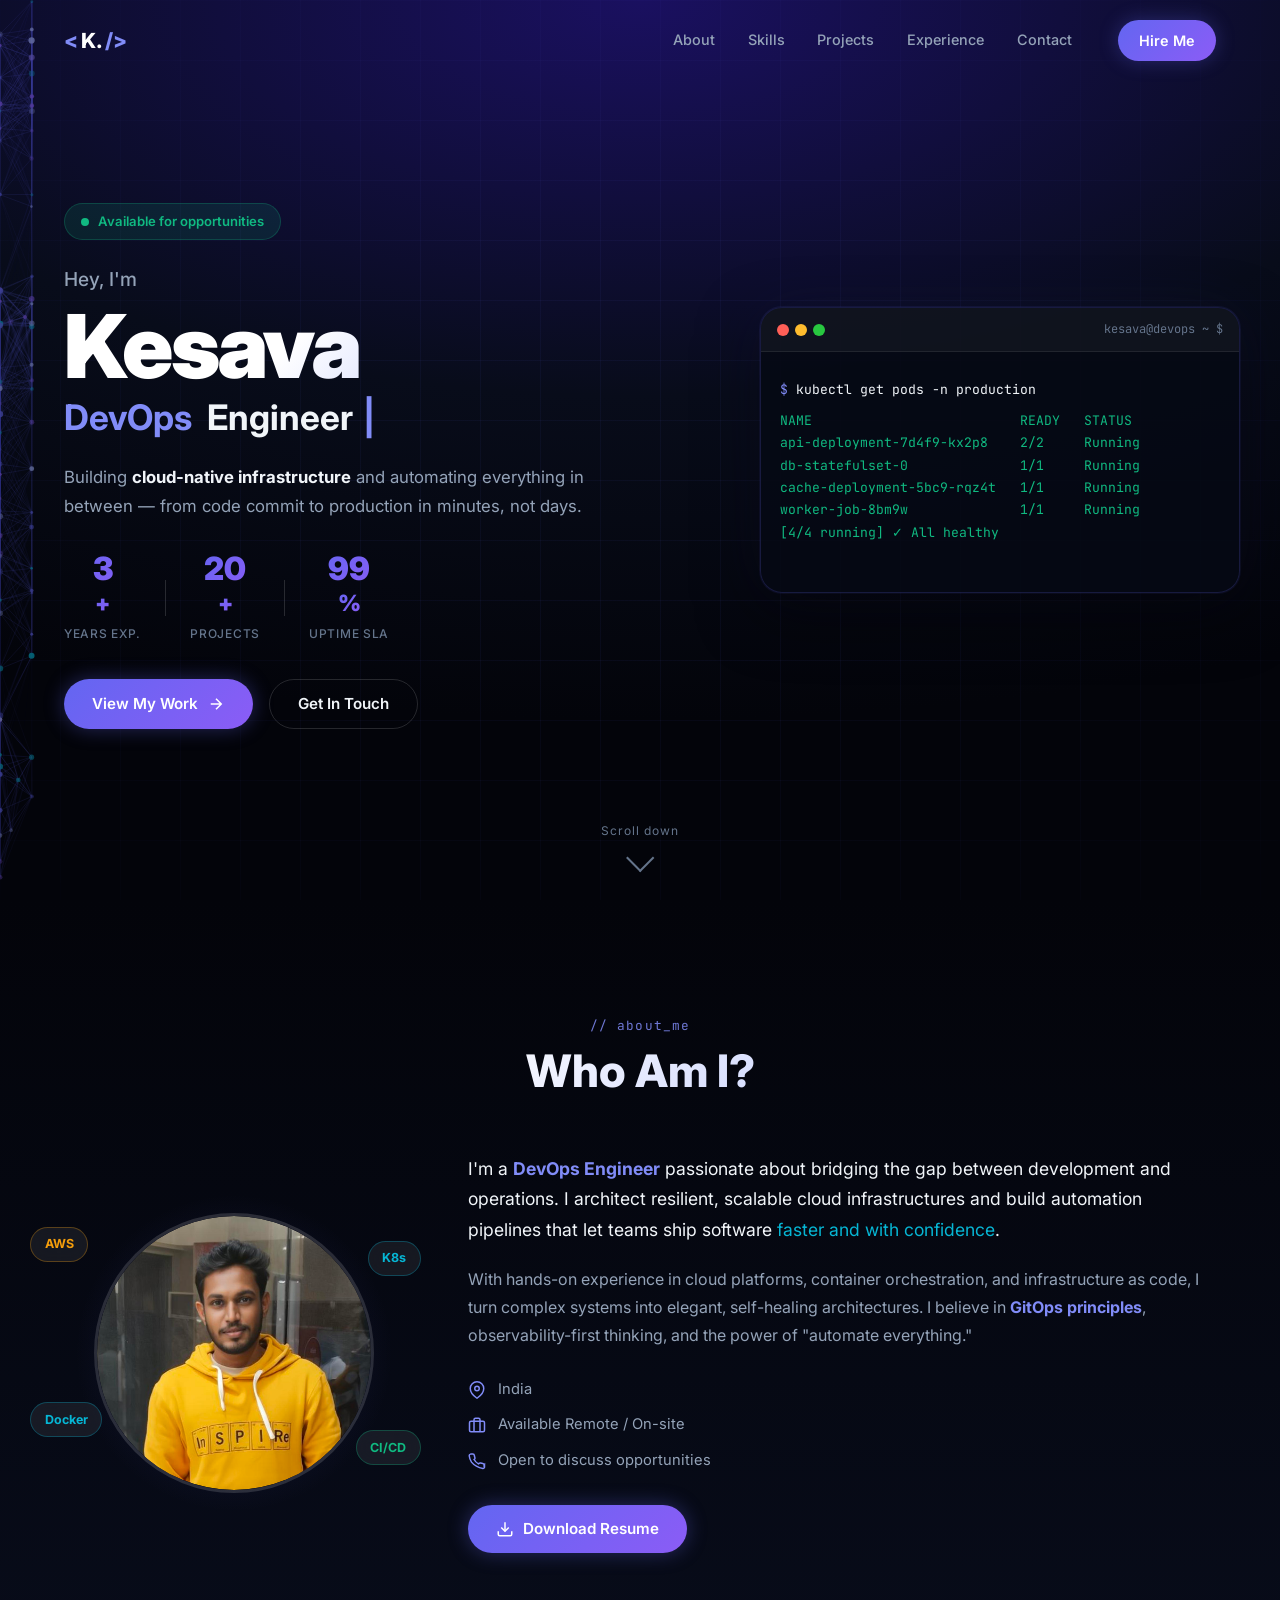
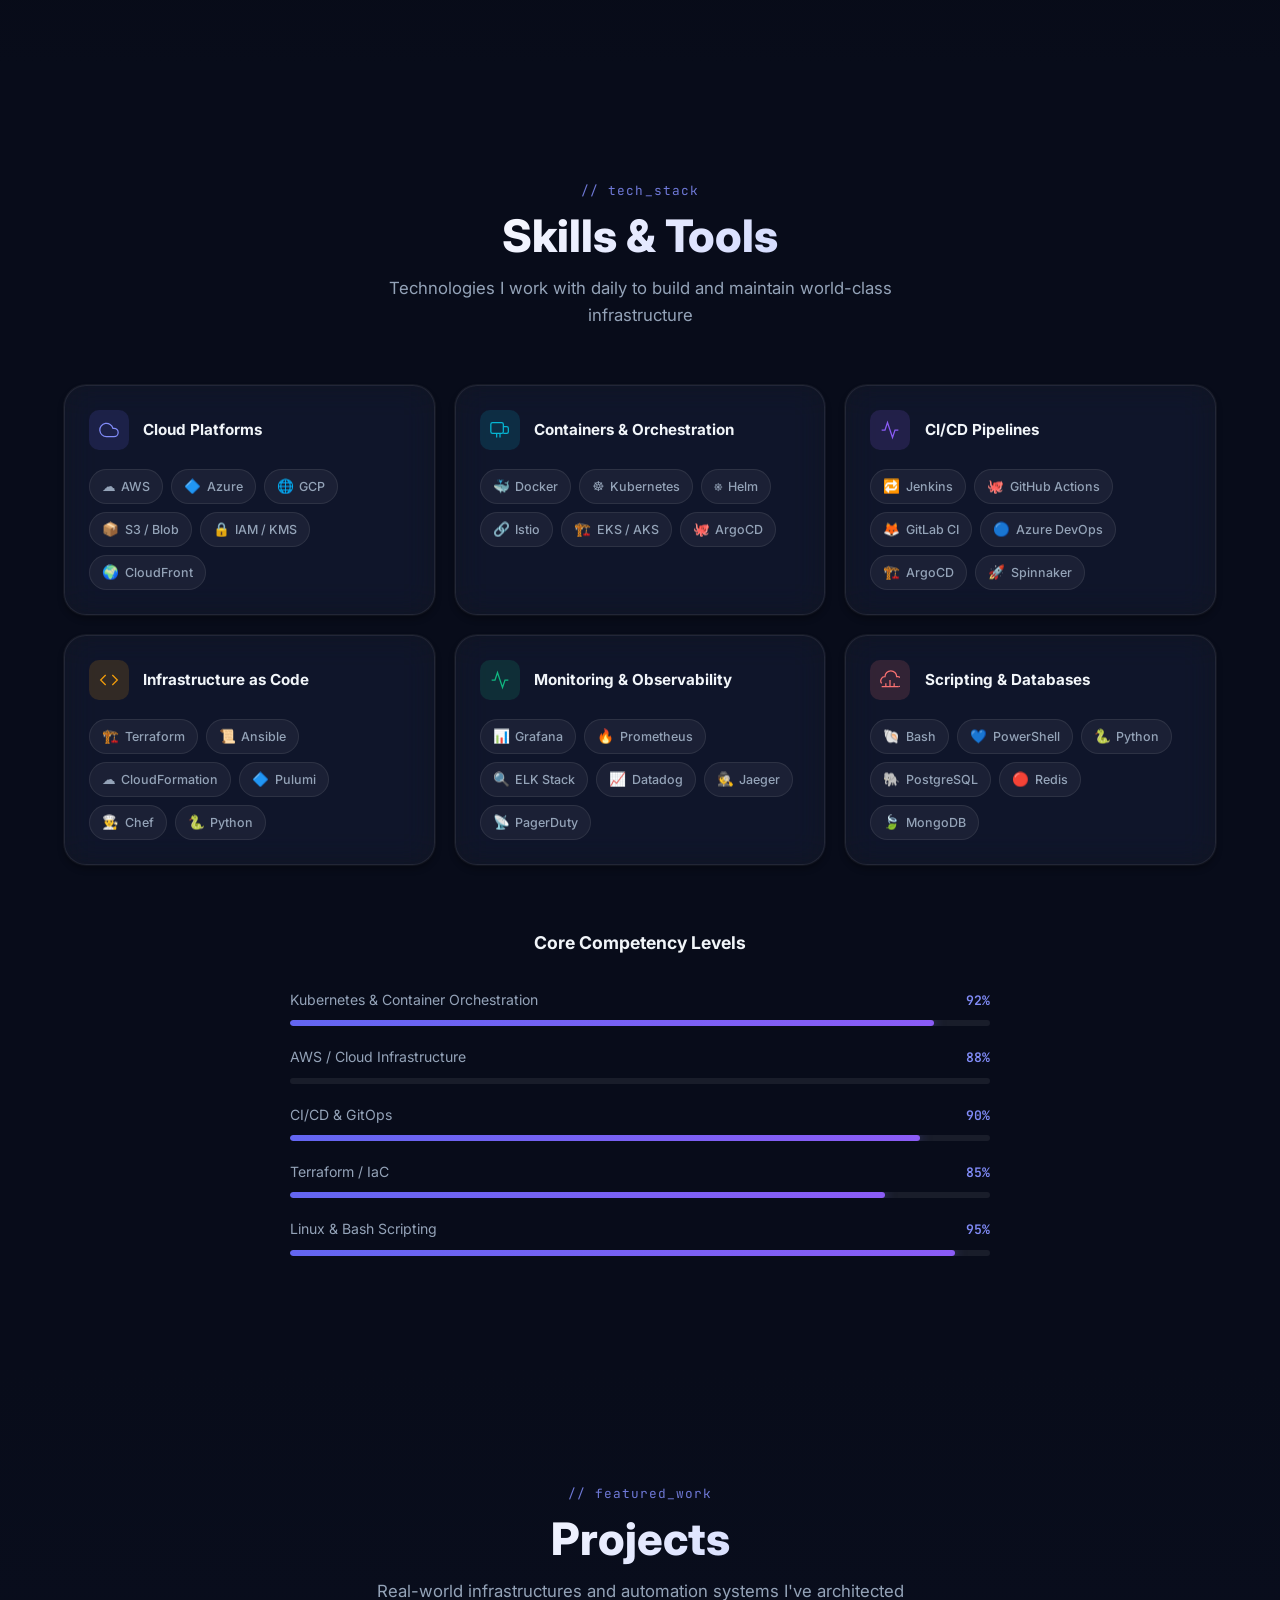
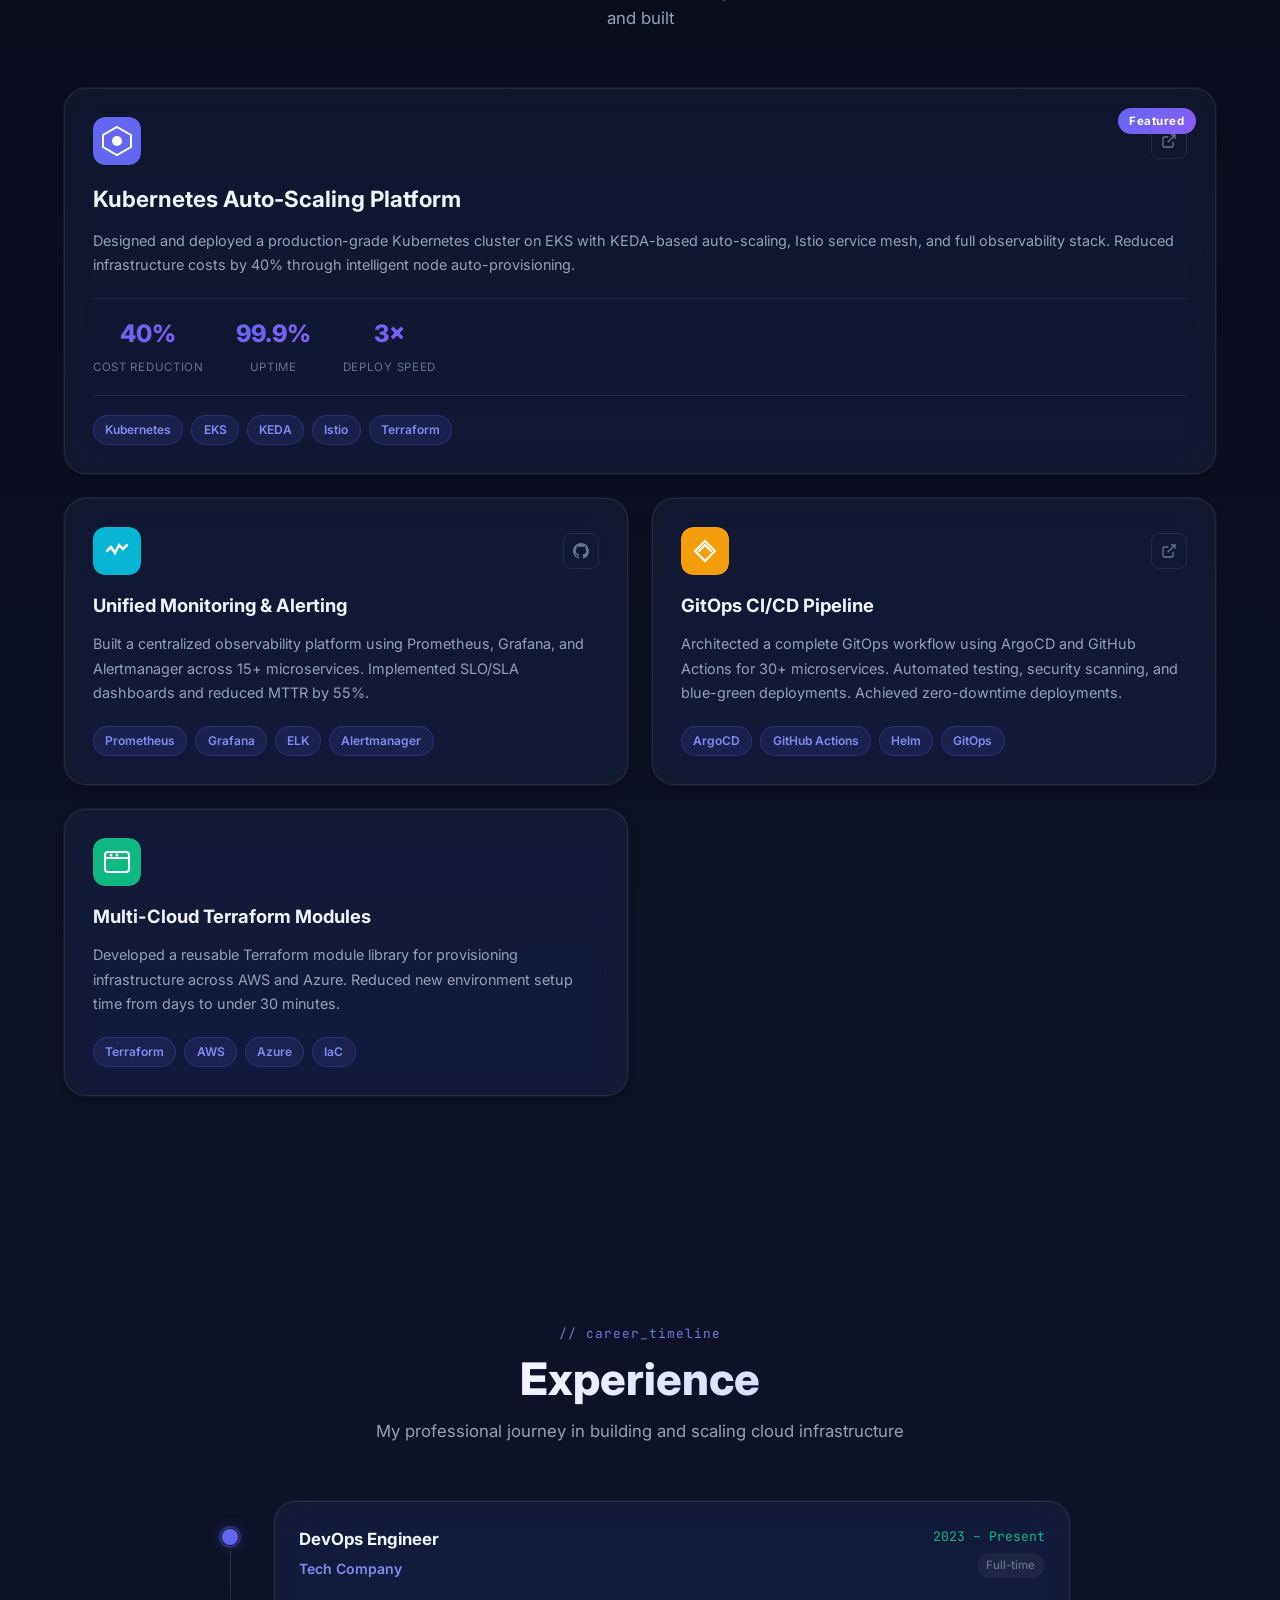
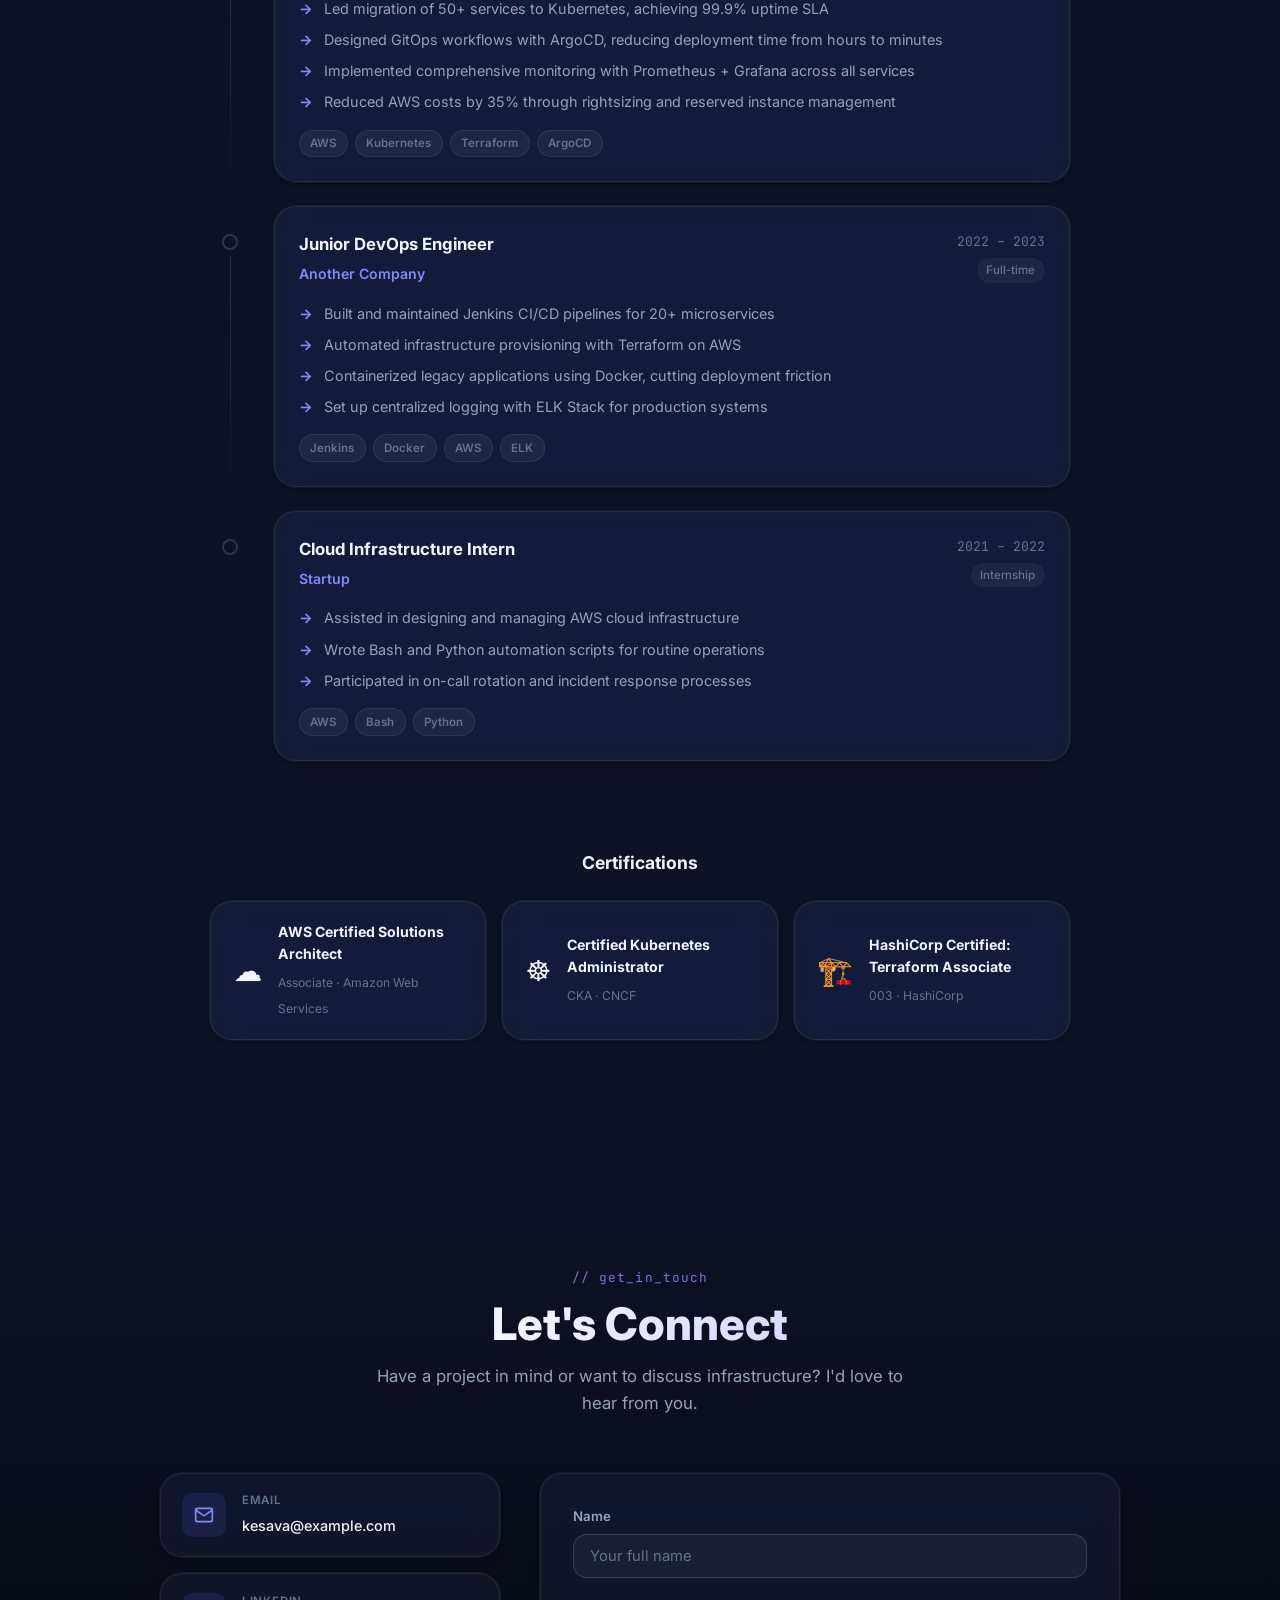
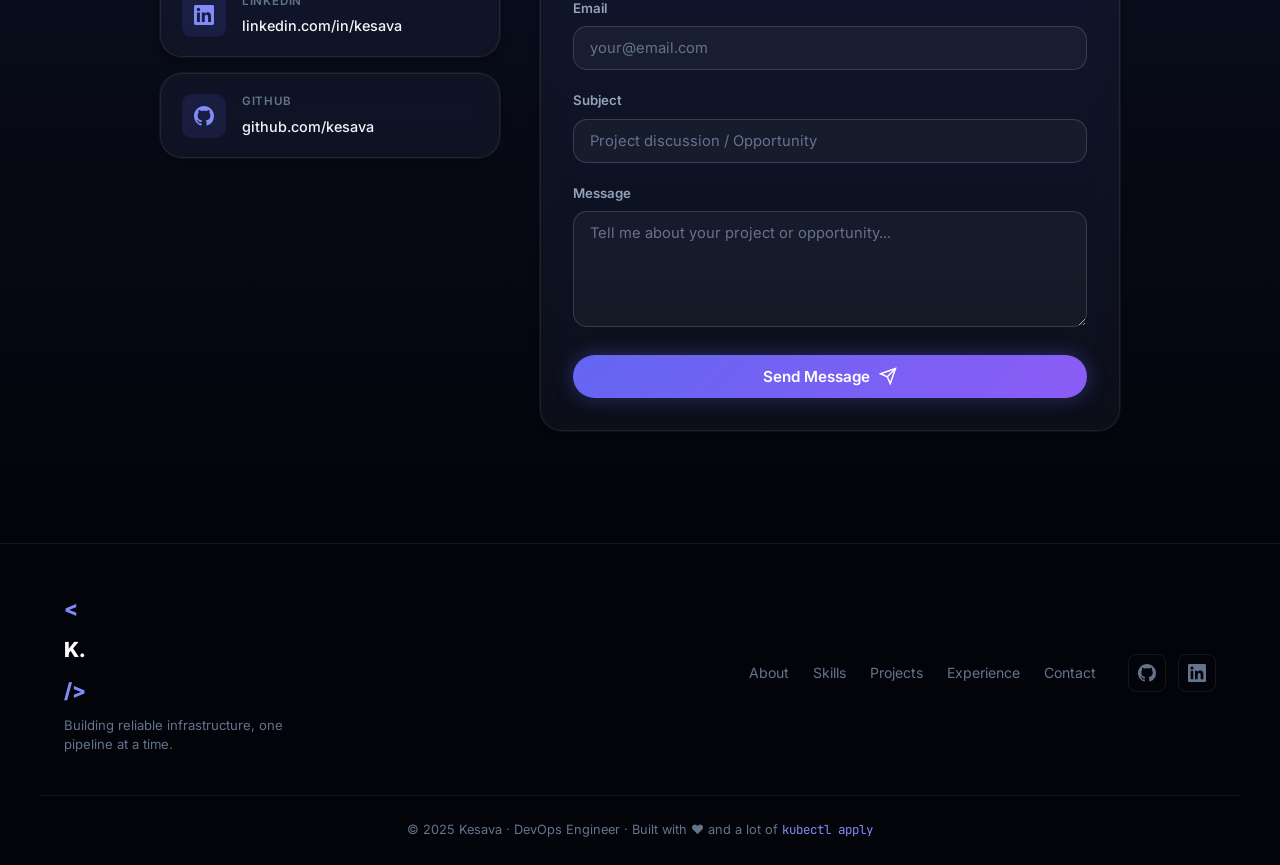
==== index.html @ c9aca539 "Initial commit: DevOps portfolio website" ====
<!DOCTYPE html>
<html lang="en">
<head>
  <meta charset="UTF-8" />
  <meta name="viewport" content="width=device-width, initial-scale=1.0" />
  <title>Kesava | DevOps Engineer</title>
  <meta name="description" content="Kesava — Senior DevOps Engineer specializing in CI/CD pipelines, cloud infrastructure, Kubernetes, and automation. Building reliable, scalable systems." />
  <link rel="preconnect" href="https://fonts.googleapis.com" />
  <link rel="preconnect" href="https://fonts.gstatic.com" crossorigin />
  <link href="https://fonts.googleapis.com/css2?family=Inter:wght@300;400;500;600;700;800;900&family=JetBrains+Mono:wght@400;500;600&display=swap" rel="stylesheet" />
  <link rel="stylesheet" href="styles.css" />
</head>
<body>

  <!-- ══════════════════════════════════════════
       NAVIGATION
  ══════════════════════════════════════════ -->
  <nav id="navbar" class="navbar">
    <div class="nav-container">
      <a href="#hero" class="nav-logo">
        <span class="logo-bracket">&lt;</span>
        <span class="logo-text">K.</span>
        <span class="logo-bracket">/&gt;</span>
      </a>
      <ul class="nav-links" id="nav-links">
        <li><a href="#about" class="nav-link">About</a></li>
        <li><a href="#skills" class="nav-link">Skills</a></li>
        <li><a href="#projects" class="nav-link">Projects</a></li>
        <li><a href="#experience" class="nav-link">Experience</a></li>
        <li><a href="#contact" class="nav-link">Contact</a></li>
      </ul>
      <a href="#contact" class="nav-cta">Hire Me</a>
      <button class="hamburger" id="hamburger" aria-label="Toggle menu">
        <span></span><span></span><span></span>
      </button>
    </div>
  </nav>

  <!-- ══════════════════════════════════════════
       HERO SECTION
  ══════════════════════════════════════════ -->
  <section id="hero" class="hero">
    <canvas id="hero-canvas"></canvas>
    <div class="hero-grid-overlay"></div>

    <div class="hero-content">
      <div class="hero-badge">
        <span class="badge-dot"></span>
        Available for opportunities
      </div>
      <h1 class="hero-title">
        <span class="hero-greeting">Hey, I'm</span>
        <span class="hero-name">Kesava</span>
        <span class="hero-role">
          <span class="role-prefix">DevOps</span>
          <span class="role-suffix typed-text" id="typed-text"></span>
          <span class="typed-cursor">|</span>
        </span>
      </h1>
      <p class="hero-description">
        Building <strong>cloud-native infrastructure</strong> and automating everything in between —
        from code commit to production in minutes, not days.
      </p>
      <div class="hero-stats">
        <div class="stat">
          <span class="stat-value" data-target="3">0</span>
          <span class="stat-suffix">+</span>
          <span class="stat-label">Years Exp.</span>
        </div>
        <div class="stat-divider"></div>
        <div class="stat">
          <span class="stat-value" data-target="20">0</span>
          <span class="stat-suffix">+</span>
          <span class="stat-label">Projects</span>
        </div>
        <div class="stat-divider"></div>
        <div class="stat">
          <span class="stat-value" data-target="99">0</span>
          <span class="stat-suffix">%</span>
          <span class="stat-label">Uptime SLA</span>
        </div>
      </div>
      <div class="hero-actions">
        <a href="#projects" class="btn btn-primary" id="view-work-btn">
          <span>View My Work</span>
          <svg viewBox="0 0 24 24" fill="none" stroke="currentColor" stroke-width="2">
            <path d="M5 12h14M12 5l7 7-7 7"/>
          </svg>
        </a>
        <a href="#contact" class="btn btn-ghost">
          <span>Get In Touch</span>
        </a>
      </div>
    </div>

    <div class="hero-terminal">
      <div class="terminal-header">
        <div class="terminal-dots">
          <span class="dot dot-red"></span>
          <span class="dot dot-yellow"></span>
          <span class="dot dot-green"></span>
        </div>
        <span class="terminal-title">kesava@devops ~ $</span>
      </div>
      <div class="terminal-body" id="terminal-body">
        <div class="terminal-line">
          <span class="terminal-prompt">$ </span>
          <span class="terminal-cmd" id="terminal-cmd"></span>
        </div>
        <div class="terminal-output" id="terminal-output"></div>
      </div>
    </div>

    <div class="hero-scroll-hint">
      <span>Scroll down</span>
      <div class="scroll-arrow"></div>
    </div>
  </section>

  <!-- ══════════════════════════════════════════
       ABOUT SECTION
  ══════════════════════════════════════════ -->
  <section id="about" class="section about-section">
    <div class="container">
      <div class="section-header">
        <span class="section-tag">// about_me</span>
        <h2 class="section-title">Who Am I?</h2>
      </div>
      <div class="about-grid">
        <div class="about-image-wrapper">
          <div class="about-image-frame">
            <div class="image-placeholder">
              <img src="profile.jpg" alt="Kesava - DevOps Engineer" class="profile-photo" />
            </div>
            <div class="image-glow"></div>
          </div>
          <div class="about-badge-cloud">
            <div class="float-badge badge-aws">AWS</div>
            <div class="float-badge badge-k8s">K8s</div>
            <div class="float-badge badge-docker">Docker</div>
            <div class="float-badge badge-ci">CI/CD</div>
          </div>
        </div>

        <div class="about-content">
          <p class="about-intro">
            I'm a <strong>DevOps Engineer</strong> passionate about bridging the gap between development and operations.
            I architect resilient, scalable cloud infrastructures and build automation pipelines that let teams ship software
            <em>faster and with confidence</em>.
          </p>
          <p class="about-text">
            With hands-on experience in cloud platforms, container orchestration, and infrastructure as code,
            I turn complex systems into elegant, self-healing architectures. I believe in <strong>GitOps principles</strong>,
            observability-first thinking, and the power of "automate everything."
          </p>
          <div class="about-details">
            <div class="detail-item">
              <svg viewBox="0 0 24 24" fill="none" stroke="currentColor" stroke-width="2">
                <path d="M21 10c0 7-9 13-9 13s-9-6-9-13a9 9 0 0 1 18 0z"/>
                <circle cx="12" cy="10" r="3"/>
              </svg>
              <span>India</span>
            </div>
            <div class="detail-item">
              <svg viewBox="0 0 24 24" fill="none" stroke="currentColor" stroke-width="2">
                <rect x="2" y="7" width="20" height="14" rx="2" ry="2"/>
                <path d="M16 21V5a2 2 0 0 0-2-2h-4a2 2 0 0 0-2 2v16"/>
              </svg>
              <span>Available Remote / On-site</span>
            </div>
            <div class="detail-item">
              <svg viewBox="0 0 24 24" fill="none" stroke="currentColor" stroke-width="2">
                <path d="M22 16.92v3a2 2 0 0 1-2.18 2 19.79 19.79 0 0 1-8.63-3.07A19.5 19.5 0 0 1 4.69 13.5 19.79 19.79 0 0 1 1.6 5c-.02-1.09.76-2 1.85-2.18h3a2 2 0 0 1 2 1.72c.13 1 .38 1.98.72 2.93a2 2 0 0 1-.45 2.11L8.09 10a16 16 0 0 0 5.91 5.91l.72-.72a2 2 0 0 1 2.11-.45c.95.34 1.93.59 2.93.72a2 2 0 0 1 1.72 2z"/>
              </svg>
              <span>Open to discuss opportunities</span>
            </div>
          </div>
          <div class="about-actions">
            <a href="#" class="btn btn-primary" id="download-resume-btn">
              <svg viewBox="0 0 24 24" fill="none" stroke="currentColor" stroke-width="2">
                <path d="M21 15v4a2 2 0 0 1-2 2H5a2 2 0 0 1-2-2v-4"/>
                <polyline points="7 10 12 15 17 10"/>
                <line x1="12" y1="15" x2="12" y2="3"/>
              </svg>
              Download Resume
            </a>
          </div>
        </div>
      </div>
    </div>
  </section>

  <!-- ══════════════════════════════════════════
       SKILLS SECTION
  ══════════════════════════════════════════ -->
  <section id="skills" class="section skills-section">
    <div class="container">
      <div class="section-header">
        <span class="section-tag">// tech_stack</span>
        <h2 class="section-title">Skills & Tools</h2>
        <p class="section-subtitle">Technologies I work with daily to build and maintain world-class infrastructure</p>
      </div>

      <div class="skills-categories">

        <div class="skill-category glass-card">
          <div class="category-header">
            <div class="category-icon cloud-icon">
              <svg viewBox="0 0 24 24" fill="none" stroke="currentColor" stroke-width="1.5">
                <path d="M18 10h-1.26A8 8 0 1 0 9 20h9a5 5 0 0 0 0-10z"/>
              </svg>
            </div>
            <h3>Cloud Platforms</h3>
          </div>
          <div class="skills-grid">
            <div class="skill-chip"><span class="chip-icon">☁️</span>AWS</div>
            <div class="skill-chip"><span class="chip-icon">🔷</span>Azure</div>
            <div class="skill-chip"><span class="chip-icon">🌐</span>GCP</div>
            <div class="skill-chip"><span class="chip-icon">📦</span>S3 / Blob</div>
            <div class="skill-chip"><span class="chip-icon">🔒</span>IAM / KMS</div>
            <div class="skill-chip"><span class="chip-icon">🌍</span>CloudFront</div>
          </div>
        </div>

        <div class="skill-category glass-card">
          <div class="category-header">
            <div class="category-icon container-icon">
              <svg viewBox="0 0 24 24" fill="none" stroke="currentColor" stroke-width="1.5">
                <rect x="1" y="3" width="15" height="13" rx="2"/>
                <path d="M16 8h4a2 2 0 0 1 2 2v4a2 2 0 0 1-2 2h-4"/>
                <line x1="8" y1="16" x2="8" y2="21"/>
                <line x1="12" y1="16" x2="12" y2="21"/>
              </svg>
            </div>
            <h3>Containers & Orchestration</h3>
          </div>
          <div class="skills-grid">
            <div class="skill-chip"><span class="chip-icon">🐳</span>Docker</div>
            <div class="skill-chip"><span class="chip-icon">☸️</span>Kubernetes</div>
            <div class="skill-chip"><span class="chip-icon">⎈</span>Helm</div>
            <div class="skill-chip"><span class="chip-icon">🔗</span>Istio</div>
            <div class="skill-chip"><span class="chip-icon">🏗️</span>EKS / AKS</div>
            <div class="skill-chip"><span class="chip-icon">🐙</span>ArgoCD</div>
          </div>
        </div>

        <div class="skill-category glass-card">
          <div class="category-header">
            <div class="category-icon cicd-icon">
              <svg viewBox="0 0 24 24" fill="none" stroke="currentColor" stroke-width="1.5">
                <polyline points="22 12 18 12 15 21 9 3 6 12 2 12"/>
              </svg>
            </div>
            <h3>CI/CD Pipelines</h3>
          </div>
          <div class="skills-grid">
            <div class="skill-chip"><span class="chip-icon">🔁</span>Jenkins</div>
            <div class="skill-chip"><span class="chip-icon">🐙</span>GitHub Actions</div>
            <div class="skill-chip"><span class="chip-icon">🦊</span>GitLab CI</div>
            <div class="skill-chip"><span class="chip-icon">🔵</span>Azure DevOps</div>
            <div class="skill-chip"><span class="chip-icon">🏗️</span>ArgoCD</div>
            <div class="skill-chip"><span class="chip-icon">🚀</span>Spinnaker</div>
          </div>
        </div>

        <div class="skill-category glass-card">
          <div class="category-header">
            <div class="category-icon iac-icon">
              <svg viewBox="0 0 24 24" fill="none" stroke="currentColor" stroke-width="1.5">
                <polyline points="16 18 22 12 16 6"/>
                <polyline points="8 6 2 12 8 18"/>
              </svg>
            </div>
            <h3>Infrastructure as Code</h3>
          </div>
          <div class="skills-grid">
            <div class="skill-chip"><span class="chip-icon">🏗️</span>Terraform</div>
            <div class="skill-chip"><span class="chip-icon">📜</span>Ansible</div>
            <div class="skill-chip"><span class="chip-icon">☁️</span>CloudFormation</div>
            <div class="skill-chip"><span class="chip-icon">🔷</span>Pulumi</div>
            <div class="skill-chip"><span class="chip-icon">👨‍🍳</span>Chef</div>
            <div class="skill-chip"><span class="chip-icon">🐍</span>Python</div>
          </div>
        </div>

        <div class="skill-category glass-card">
          <div class="category-header">
            <div class="category-icon monitor-icon">
              <svg viewBox="0 0 24 24" fill="none" stroke="currentColor" stroke-width="1.5">
                <path d="M22 12h-4l-3 9L9 3l-3 9H2"/>
              </svg>
            </div>
            <h3>Monitoring & Observability</h3>
          </div>
          <div class="skills-grid">
            <div class="skill-chip"><span class="chip-icon">📊</span>Grafana</div>
            <div class="skill-chip"><span class="chip-icon">🔥</span>Prometheus</div>
            <div class="skill-chip"><span class="chip-icon">🔍</span>ELK Stack</div>
            <div class="skill-chip"><span class="chip-icon">📈</span>Datadog</div>
            <div class="skill-chip"><span class="chip-icon">🕵️</span>Jaeger</div>
            <div class="skill-chip"><span class="chip-icon">📡</span>PagerDuty</div>
          </div>
        </div>

        <div class="skill-category glass-card">
          <div class="category-header">
            <div class="category-icon scripting-icon">
              <svg viewBox="0 0 24 24" fill="none" stroke="currentColor" stroke-width="1.5">
                <path d="M2 16.1A5 5 0 0 1 5.5 8h.5a7 7 0 0 1 14 0h.5A5 5 0 0 1 22 20"/>
                <path d="M2 20h20M7 20v-4M12 20v-8M17 20v-4"/>
              </svg>
            </div>
            <h3>Scripting & Databases</h3>
          </div>
          <div class="skills-grid">
            <div class="skill-chip"><span class="chip-icon">🐚</span>Bash</div>
            <div class="skill-chip"><span class="chip-icon">💙</span>PowerShell</div>
            <div class="skill-chip"><span class="chip-icon">🐍</span>Python</div>
            <div class="skill-chip"><span class="chip-icon">🐘</span>PostgreSQL</div>
            <div class="skill-chip"><span class="chip-icon">🔴</span>Redis</div>
            <div class="skill-chip"><span class="chip-icon">🍃</span>MongoDB</div>
          </div>
        </div>

      </div>

      <!-- Skill bars for core competencies -->
      <div class="skill-bars-section">
        <h3 class="skill-bars-title">Core Competency Levels</h3>
        <div class="skill-bars">
          <div class="skill-bar-item">
            <div class="bar-header"><span>Kubernetes & Container Orchestration</span><span class="bar-percent">92%</span></div>
            <div class="bar-track"><div class="bar-fill" data-width="92"></div></div>
          </div>
          <div class="skill-bar-item">
            <div class="bar-header"><span>AWS / Cloud Infrastructure</span><span class="bar-percent">88%</span></div>
            <div class="bar-track"><div class="bar-fill" data-width="88"></div></div>
          </div>
          <div class="skill-bar-item">
            <div class="bar-header"><span>CI/CD & GitOps</span><span class="bar-percent">90%</span></div>
            <div class="bar-track"><div class="bar-fill" data-width="90"></div></div>
          </div>
          <div class="skill-bar-item">
            <div class="bar-header"><span>Terraform / IaC</span><span class="bar-percent">85%</span></div>
            <div class="bar-track"><div class="bar-fill" data-width="85"></div></div>
          </div>
          <div class="skill-bar-item">
            <div class="bar-header"><span>Linux & Bash Scripting</span><span class="bar-percent">95%</span></div>
            <div class="bar-track"><div class="bar-fill" data-width="95"></div></div>
          </div>
        </div>
      </div>
    </div>
  </section>

  <!-- ══════════════════════════════════════════
       PROJECTS SECTION
  ══════════════════════════════════════════ -->
  <section id="projects" class="section projects-section">
    <div class="container">
      <div class="section-header">
        <span class="section-tag">// featured_work</span>
        <h2 class="section-title">Projects</h2>
        <p class="section-subtitle">Real-world infrastructures and automation systems I've architected and built</p>
      </div>

      <div class="projects-grid">

        <div class="project-card glass-card featured">
          <div class="project-badge">Featured</div>
          <div class="project-header">
            <div class="project-icon">
              <svg viewBox="0 0 48 48" fill="none">
                <rect width="48" height="48" rx="12" fill="url(#p1grad)"/>
                <defs><linearGradient id="p1grad" x1="0" y1="0" x2="48" y2="48"><stop offset="0%" stop-color="#6366f1"/><stop offset="100%" stop-color="#8b5cf6"/></linearGradient></defs>
                <path d="M24 10 L38 18 L38 30 L24 38 L10 30 L10 18 Z" stroke="white" stroke-width="2" fill="none"/>
                <circle cx="24" cy="24" r="5" fill="white"/>
              </svg>
            </div>
            <div class="project-links">
              <a href="#" title="External link" class="project-link">
                <svg viewBox="0 0 24 24" fill="none" stroke="currentColor" stroke-width="2">
                  <path d="M18 13v6a2 2 0 0 1-2 2H5a2 2 0 0 1-2-2V8a2 2 0 0 1 2-2h6"/>
                  <polyline points="15 3 21 3 21 9"/>
                  <line x1="10" y1="14" x2="21" y2="3"/>
                </svg>
              </a>
            </div>
          </div>
          <h3 class="project-title">Kubernetes Auto-Scaling Platform</h3>
          <p class="project-desc">
            Designed and deployed a production-grade Kubernetes cluster on EKS with KEDA-based auto-scaling,
            Istio service mesh, and full observability stack. Reduced infrastructure costs by 40% through
            intelligent node auto-provisioning.
          </p>
          <div class="project-impact">
            <div class="impact-item"><span class="impact-val">40%</span><span class="impact-label">Cost Reduction</span></div>
            <div class="impact-item"><span class="impact-val">99.9%</span><span class="impact-label">Uptime</span></div>
            <div class="impact-item"><span class="impact-val">3×</span><span class="impact-label">Deploy Speed</span></div>
          </div>
          <div class="project-tags">
            <span class="tag">Kubernetes</span>
            <span class="tag">EKS</span>
            <span class="tag">KEDA</span>
            <span class="tag">Istio</span>
            <span class="tag">Terraform</span>
          </div>
        </div>

        <div class="project-card glass-card">
          <div class="project-header">
            <div class="project-icon">
              <svg viewBox="0 0 48 48" fill="none">
                <rect width="48" height="48" rx="12" fill="url(#p2grad)"/>
                <defs><linearGradient id="p2grad" x1="0" y1="0" x2="48" y2="48"><stop offset="0%" stop-color="#06b6d4"/><stop offset="100%" stop-color="#0284c7"/></linearGradient></defs>
                <polyline points="14 24 18 20 22 26 26 18 30 22 34 18" stroke="white" stroke-width="2.5" fill="none" stroke-linecap="round"/>
              </svg>
            </div>
            <div class="project-links">
              <a href="#" title="GitHub" class="project-link">
                <svg viewBox="0 0 24 24" fill="currentColor">
                  <path d="M12 0C5.37 0 0 5.37 0 12c0 5.31 3.435 9.795 8.205 11.385.6.105.825-.255.825-.57 0-.285-.015-1.23-.015-2.235-3.015.555-3.795-.735-4.035-1.41-.135-.345-.72-1.41-1.23-1.695-.42-.225-1.02-.78-.015-.795.945-.015 1.62.87 1.845 1.23 1.08 1.815 2.805 1.305 3.495.99.105-.78.42-1.305.765-1.605-2.67-.3-5.46-1.335-5.46-5.925 0-1.305.465-2.385 1.23-3.225-.12-.3-.54-1.53.12-3.18 0 0 1.005-.315 3.3 1.23.96-.27 1.98-.405 3-.405s2.04.135 3 .405c2.295-1.56 3.3-1.23 3.3-1.23.66 1.65.24 2.88.12 3.18.765.84 1.23 1.905 1.23 3.225 0 4.605-2.805 5.625-5.475 5.925.435.375.81 1.095.81 2.22 0 1.605-.015 2.895-.015 3.3 0 .315.225.69.825.57A12.02 12.02 0 0 0 24 12c0-6.63-5.37-12-12-12z"/>
                </svg>
              </a>
            </div>
          </div>
          <h3 class="project-title">Unified Monitoring & Alerting</h3>
          <p class="project-desc">
            Built a centralized observability platform using Prometheus, Grafana, and Alertmanager
            across 15+ microservices. Implemented SLO/SLA dashboards and reduced MTTR by 55%.
          </p>
          <div class="project-tags">
            <span class="tag">Prometheus</span>
            <span class="tag">Grafana</span>
            <span class="tag">ELK</span>
            <span class="tag">Alertmanager</span>
          </div>
        </div>

        <div class="project-card glass-card">
          <div class="project-header">
            <div class="project-icon">
              <svg viewBox="0 0 48 48" fill="none">
                <rect width="48" height="48" rx="12" fill="url(#p3grad)"/>
                <defs><linearGradient id="p3grad" x1="0" y1="0" x2="48" y2="48"><stop offset="0%" stop-color="#f59e0b"/><stop offset="100%" stop-color="#d97706"/></linearGradient></defs>
                <path d="M24 14 L34 24 L24 34 L14 24 Z" stroke="white" stroke-width="2" fill="none"/>
                <path d="M18 24 L24 18 L30 24" stroke="white" stroke-width="2" fill="none" stroke-linecap="round"/>
              </svg>
            </div>
            <div class="project-links">
              <a href="#" title="External link" class="project-link">
                <svg viewBox="0 0 24 24" fill="none" stroke="currentColor" stroke-width="2">
                  <path d="M18 13v6a2 2 0 0 1-2 2H5a2 2 0 0 1-2-2V8a2 2 0 0 1 2-2h6"/>
                  <polyline points="15 3 21 3 21 9"/>
                  <line x1="10" y1="14" x2="21" y2="3"/>
                </svg>
              </a>
            </div>
          </div>
          <h3 class="project-title">GitOps CI/CD Pipeline</h3>
          <p class="project-desc">
            Architected a complete GitOps workflow using ArgoCD and GitHub Actions for 30+ microservices.
            Automated testing, security scanning, and blue-green deployments. Achieved zero-downtime deployments.
          </p>
          <div class="project-tags">
            <span class="tag">ArgoCD</span>
            <span class="tag">GitHub Actions</span>
            <span class="tag">Helm</span>
            <span class="tag">GitOps</span>
          </div>
        </div>

        <div class="project-card glass-card">
          <div class="project-header">
            <div class="project-icon">
              <svg viewBox="0 0 48 48" fill="none">
                <rect width="48" height="48" rx="12" fill="url(#p4grad)"/>
                <defs><linearGradient id="p4grad" x1="0" y1="0" x2="48" y2="48"><stop offset="0%" stop-color="#10b981"/><stop offset="100%" stop-color="#059669"/></linearGradient></defs>
                <rect x="12" y="14" width="24" height="20" rx="3" stroke="white" stroke-width="2" fill="none"/>
                <line x1="12" y1="20" x2="36" y2="20" stroke="white" stroke-width="2"/>
                <circle cx="18" cy="17" r="1.5" fill="white"/>
                <circle cx="24" cy="17" r="1.5" fill="white"/>
              </svg>
            </div>
          </div>
          <h3 class="project-title">Multi-Cloud Terraform Modules</h3>
          <p class="project-desc">
            Developed a reusable Terraform module library for provisioning infrastructure across AWS and Azure.
            Reduced new environment setup time from days to under 30 minutes.
          </p>
          <div class="project-tags">
            <span class="tag">Terraform</span>
            <span class="tag">AWS</span>
            <span class="tag">Azure</span>
            <span class="tag">IaC</span>
          </div>
        </div>

      </div>
    </div>
  </section>

  <!-- ══════════════════════════════════════════
       EXPERIENCE SECTION
  ══════════════════════════════════════════ -->
  <section id="experience" class="section experience-section">
    <div class="container">
      <div class="section-header">
        <span class="section-tag">// career_timeline</span>
        <h2 class="section-title">Experience</h2>
        <p class="section-subtitle">My professional journey in building and scaling cloud infrastructure</p>
      </div>

      <div class="timeline">

        <div class="timeline-item" data-aos="fade-up">
          <div class="timeline-connector">
            <div class="timeline-dot active"></div>
            <div class="timeline-line"></div>
          </div>
          <div class="timeline-card glass-card">
            <div class="timeline-header">
              <div>
                <h3 class="timeline-role">DevOps Engineer</h3>
                <span class="timeline-company">Tech Company</span>
              </div>
              <div class="timeline-meta">
                <span class="timeline-period current">2023 – Present</span>
                <span class="timeline-type">Full-time</span>
              </div>
            </div>
            <ul class="timeline-achievements">
              <li>Led migration of 50+ services to Kubernetes, achieving 99.9% uptime SLA</li>
              <li>Designed GitOps workflows with ArgoCD, reducing deployment time from hours to minutes</li>
              <li>Implemented comprehensive monitoring with Prometheus + Grafana across all services</li>
              <li>Reduced AWS costs by 35% through rightsizing and reserved instance management</li>
            </ul>
            <div class="timeline-tech">
              <span class="tech-badge">AWS</span>
              <span class="tech-badge">Kubernetes</span>
              <span class="tech-badge">Terraform</span>
              <span class="tech-badge">ArgoCD</span>
            </div>
          </div>
        </div>

        <div class="timeline-item" data-aos="fade-up">
          <div class="timeline-connector">
            <div class="timeline-dot"></div>
            <div class="timeline-line"></div>
          </div>
          <div class="timeline-card glass-card">
            <div class="timeline-header">
              <div>
                <h3 class="timeline-role">Junior DevOps Engineer</h3>
                <span class="timeline-company">Another Company</span>
              </div>
              <div class="timeline-meta">
                <span class="timeline-period">2022 – 2023</span>
                <span class="timeline-type">Full-time</span>
              </div>
            </div>
            <ul class="timeline-achievements">
              <li>Built and maintained Jenkins CI/CD pipelines for 20+ microservices</li>
              <li>Automated infrastructure provisioning with Terraform on AWS</li>
              <li>Containerized legacy applications using Docker, cutting deployment friction</li>
              <li>Set up centralized logging with ELK Stack for production systems</li>
            </ul>
            <div class="timeline-tech">
              <span class="tech-badge">Jenkins</span>
              <span class="tech-badge">Docker</span>
              <span class="tech-badge">AWS</span>
              <span class="tech-badge">ELK</span>
            </div>
          </div>
        </div>

        <div class="timeline-item" data-aos="fade-up">
          <div class="timeline-connector">
            <div class="timeline-dot"></div>
          </div>
          <div class="timeline-card glass-card">
            <div class="timeline-header">
              <div>
                <h3 class="timeline-role">Cloud Infrastructure Intern</h3>
                <span class="timeline-company">Startup</span>
              </div>
              <div class="timeline-meta">
                <span class="timeline-period">2021 – 2022</span>
                <span class="timeline-type">Internship</span>
              </div>
            </div>
            <ul class="timeline-achievements">
              <li>Assisted in designing and managing AWS cloud infrastructure</li>
              <li>Wrote Bash and Python automation scripts for routine operations</li>
              <li>Participated in on-call rotation and incident response processes</li>
            </ul>
            <div class="timeline-tech">
              <span class="tech-badge">AWS</span>
              <span class="tech-badge">Bash</span>
              <span class="tech-badge">Python</span>
            </div>
          </div>
        </div>

      </div>

      <!-- Certifications -->
      <div class="certifications">
        <h3 class="cert-title">Certifications</h3>
        <div class="cert-grid">
          <div class="cert-card glass-card">
            <div class="cert-icon">☁️</div>
            <div class="cert-info">
              <h4>AWS Certified Solutions Architect</h4>
              <span>Associate · Amazon Web Services</span>
            </div>
          </div>
          <div class="cert-card glass-card">
            <div class="cert-icon">☸️</div>
            <div class="cert-info">
              <h4>Certified Kubernetes Administrator</h4>
              <span>CKA · CNCF</span>
            </div>
          </div>
          <div class="cert-card glass-card">
            <div class="cert-icon">🏗️</div>
            <div class="cert-info">
              <h4>HashiCorp Certified: Terraform Associate</h4>
              <span>003 · HashiCorp</span>
            </div>
          </div>
        </div>
      </div>
    </div>
  </section>

  <!-- ══════════════════════════════════════════
       CONTACT SECTION
  ══════════════════════════════════════════ -->
  <section id="contact" class="section contact-section">
    <div class="container">
      <div class="section-header">
        <span class="section-tag">// get_in_touch</span>
        <h2 class="section-title">Let's Connect</h2>
        <p class="section-subtitle">Have a project in mind or want to discuss infrastructure? I'd love to hear from you.</p>
      </div>

      <div class="contact-wrapper">
        <div class="contact-info">
          <div class="contact-item glass-card">
            <div class="contact-icon">
              <svg viewBox="0 0 24 24" fill="none" stroke="currentColor" stroke-width="2">
                <path d="M4 4h16c1.1 0 2 .9 2 2v12c0 1.1-.9 2-2 2H4c-1.1 0-2-.9-2-2V6c0-1.1.9-2 2-2z"/>
                <polyline points="22,6 12,13 2,6"/>
              </svg>
            </div>
            <div>
              <span class="contact-label">Email</span>
              <a href="mailto:kesava@example.com" class="contact-value">kesava@example.com</a>
            </div>
          </div>
          <div class="contact-item glass-card">
            <div class="contact-icon">
              <svg viewBox="0 0 24 24" fill="currentColor">
                <path d="M20.447 20.452h-3.554v-5.569c0-1.328-.027-3.037-1.852-3.037-1.853 0-2.136 1.445-2.136 2.939v5.667H9.351V9h3.414v1.561h.046c.477-.9 1.637-1.85 3.37-1.85 3.601 0 4.267 2.37 4.267 5.455v6.286zM5.337 7.433a2.062 2.062 0 0 1-2.063-2.065 2.064 2.064 0 1 1 2.063 2.065zm1.782 13.019H3.555V9h3.564v11.452zM22.225 0H1.771C.792 0 0 .774 0 1.729v20.542C0 23.227.792 24 1.771 24h20.451C23.2 24 24 23.227 24 22.271V1.729C24 .774 23.2 0 22.222 0h.003z"/>
              </svg>
            </div>
            <div>
              <span class="contact-label">LinkedIn</span>
              <a href="https://linkedin.com/in/kesava" target="_blank" class="contact-value">linkedin.com/in/kesava</a>
            </div>
          </div>
          <div class="contact-item glass-card">
            <div class="contact-icon">
              <svg viewBox="0 0 24 24" fill="currentColor">
                <path d="M12 0C5.37 0 0 5.37 0 12c0 5.31 3.435 9.795 8.205 11.385.6.105.825-.255.825-.57 0-.285-.015-1.23-.015-2.235-3.015.555-3.795-.735-4.035-1.41-.135-.345-.72-1.41-1.23-1.695-.42-.225-1.02-.78-.015-.795.945-.015 1.62.87 1.845 1.23 1.08 1.815 2.805 1.305 3.495.99.105-.78.42-1.305.765-1.605-2.67-.3-5.46-1.335-5.46-5.925 0-1.305.465-2.385 1.23-3.225-.12-.3-.54-1.53.12-3.18 0 0 1.005-.315 3.3 1.23.96-.27 1.98-.405 3-.405s2.04.135 3 .405c2.295-1.56 3.3-1.23 3.3-1.23.66 1.65.24 2.88.12 3.18.765.84 1.23 1.905 1.23 3.225 0 4.605-2.805 5.625-5.475 5.925.435.375.81 1.095.81 2.22 0 1.605-.015 2.895-.015 3.3 0 .315.225.69.825.57A12.02 12.02 0 0 0 24 12c0-6.63-5.37-12-12-12z"/>
              </svg>
            </div>
            <div>
              <span class="contact-label">GitHub</span>
              <a href="https://github.com/kesava" target="_blank" class="contact-value">github.com/kesava</a>
            </div>
          </div>
        </div>

        <form class="contact-form glass-card" id="contact-form" novalidate>
          <div class="form-group">
            <label for="name">Name</label>
            <input type="text" id="name" name="name" placeholder="Your full name" required />
          </div>
          <div class="form-group">
            <label for="email">Email</label>
            <input type="email" id="email" name="email" placeholder="your@email.com" required />
          </div>
          <div class="form-group">
            <label for="subject">Subject</label>
            <input type="text" id="subject" name="subject" placeholder="Project discussion / Opportunity" />
          </div>
          <div class="form-group">
            <label for="message">Message</label>
            <textarea id="message" name="message" rows="5" placeholder="Tell me about your project or opportunity..." required></textarea>
          </div>
          <button type="submit" class="btn btn-primary full-width" id="form-submit-btn">
            <span>Send Message</span>
            <svg viewBox="0 0 24 24" fill="none" stroke="currentColor" stroke-width="2">
              <line x1="22" y1="2" x2="11" y2="13"/>
              <polygon points="22 2 15 22 11 13 2 9 22 2"/>
            </svg>
          </button>
          <div class="form-success" id="form-success">
            <span>✅ Message sent! I'll respond within 24 hours.</span>
          </div>
        </form>
      </div>
    </div>
  </section>

  <!-- ══════════════════════════════════════════
       FOOTER
  ══════════════════════════════════════════ -->
  <footer class="footer">
    <div class="footer-container">
      <div class="footer-brand">
        <span class="logo-bracket">&lt;</span>
        <span class="logo-text">K.</span>
        <span class="logo-bracket">/&gt;</span>
        <p>Building reliable infrastructure, one pipeline at a time.</p>
      </div>
      <div class="footer-links">
        <a href="#about">About</a>
        <a href="#skills">Skills</a>
        <a href="#projects">Projects</a>
        <a href="#experience">Experience</a>
        <a href="#contact">Contact</a>
      </div>
      <div class="footer-socials">
        <a href="https://github.com/kesava" target="_blank" aria-label="GitHub" class="social-link">
          <svg viewBox="0 0 24 24" fill="currentColor">
            <path d="M12 0C5.37 0 0 5.37 0 12c0 5.31 3.435 9.795 8.205 11.385.6.105.825-.255.825-.57 0-.285-.015-1.23-.015-2.235-3.015.555-3.795-.735-4.035-1.41-.135-.345-.72-1.41-1.23-1.695-.42-.225-1.02-.78-.015-.795.945-.015 1.62.87 1.845 1.23 1.08 1.815 2.805 1.305 3.495.99.105-.78.42-1.305.765-1.605-2.67-.3-5.46-1.335-5.46-5.925 0-1.305.465-2.385 1.23-3.225-.12-.3-.54-1.53.12-3.18 0 0 1.005-.315 3.3 1.23.96-.27 1.98-.405 3-.405s2.04.135 3 .405c2.295-1.56 3.3-1.23 3.3-1.23.66 1.65.24 2.88.12 3.18.765.84 1.23 1.905 1.23 3.225 0 4.605-2.805 5.625-5.475 5.925.435.375.81 1.095.81 2.22 0 1.605-.015 2.895-.015 3.3 0 .315.225.69.825.57A12.02 12.02 0 0 0 24 12c0-6.63-5.37-12-12-12z"/>
          </svg>
        </a>
        <a href="https://linkedin.com/in/kesava" target="_blank" aria-label="LinkedIn" class="social-link">
          <svg viewBox="0 0 24 24" fill="currentColor">
            <path d="M20.447 20.452h-3.554v-5.569c0-1.328-.027-3.037-1.852-3.037-1.853 0-2.136 1.445-2.136 2.939v5.667H9.351V9h3.414v1.561h.046c.477-.9 1.637-1.85 3.37-1.85 3.601 0 4.267 2.37 4.267 5.455v6.286zM5.337 7.433a2.062 2.062 0 0 1-2.063-2.065 2.064 2.064 0 1 1 2.063 2.065zm1.782 13.019H3.555V9h3.564v11.452zM22.225 0H1.771C.792 0 0 .774 0 1.729v20.542C0 23.227.792 24 1.771 24h20.451C23.2 24 24 23.227 24 22.271V1.729C24 .774 23.2 0 22.222 0h.003z"/>
          </svg>
        </a>
      </div>
    </div>
    <div class="footer-bottom">
      <p>© 2025 Kesava · DevOps Engineer · Built with ❤️ and a lot of <code>kubectl apply</code></p>
    </div>
  </footer>

  <script src="script.js"></script>
</body>
</html>
---- styles.css ----
/* ══════════════════════════════════════════
   CSS CUSTOM PROPERTIES — DESIGN TOKENS
══════════════════════════════════════════ */
:root {
  /* Colors */
  --clr-bg-0:       #03040a;
  --clr-bg-1:       #080c1a;
  --clr-bg-2:       #0d1227;
  --clr-surface:    rgba(255,255,255,0.04);
  --clr-surface-2:  rgba(255,255,255,0.07);
  --clr-border:     rgba(255,255,255,0.08);
  --clr-border-2:   rgba(255,255,255,0.14);

  --clr-primary:    #6366f1;
  --clr-primary-2:  #818cf8;
  --clr-accent:     #8b5cf6;
  --clr-cyan:       #06b6d4;
  --clr-green:      #10b981;
  --clr-amber:      #f59e0b;

  --clr-text-1:     #f1f5f9;
  --clr-text-2:     #94a3b8;
  --clr-text-3:     #64748b;

  /* Gradients */
  --grad-primary:   linear-gradient(135deg, #6366f1, #8b5cf6);
  --grad-hero:      radial-gradient(ellipse 120% 80% at 50% 0%, #1a1060 0%, #080c1a 55%, #03040a 100%);
  --grad-glow:      radial-gradient(circle at center, rgba(99,102,241,0.25), transparent 70%);

  /* Typography */
  --font-sans:      'Inter', system-ui, sans-serif;
  --font-mono:      'JetBrains Mono', 'Fira Code', monospace;

  /* Spacing */
  --section-py:     7rem;

  /* Misc */
  --radius-sm:      8px;
  --radius-md:      14px;
  --radius-lg:      22px;
  --radius-xl:      30px;
  --blur:           backdrop-filter: blur(16px) saturate(1.6);
  --transition:     all 0.3s cubic-bezier(0.4, 0, 0.2, 1);
  --shadow-card:    0 4px 6px rgba(0,0,0,0.3), 0 0 0 1px rgba(255,255,255,0.06);
  --shadow-glow:    0 0 40px rgba(99,102,241,0.2);
}

/* ══════════════════════════════════════════
   RESET & BASE
══════════════════════════════════════════ */
*, *::before, *::after { box-sizing: border-box; margin: 0; padding: 0; }

html {
  scroll-behavior: smooth;
  -webkit-text-size-adjust: 100%;
}

body {
  font-family: var(--font-sans);
  background: var(--clr-bg-0);
  color: var(--clr-text-1);
  overflow-x: hidden;
  line-height: 1.6;
}

a { text-decoration: none; color: inherit; }
img, svg { display: block; }
button { cursor: pointer; font-family: inherit; border: none; background: none; }
ul { list-style: none; }

/* Scrollbar */
::-webkit-scrollbar { width: 6px; }
::-webkit-scrollbar-track { background: var(--clr-bg-0); }
::-webkit-scrollbar-thumb { background: var(--clr-primary); border-radius: 999px; }

/* ══════════════════════════════════════════
   LAYOUT UTILITIES
══════════════════════════════════════════ */
.container {
  max-width: 1200px;
  margin: 0 auto;
  padding: 0 1.5rem;
}

.section {
  padding: var(--section-py) 0;
  position: relative;
}

/* Glass card */
.glass-card {
  background: var(--clr-surface);
  border: 1px solid var(--clr-border);
  border-radius: var(--radius-lg);
  backdrop-filter: blur(16px) saturate(1.6);
  -webkit-backdrop-filter: blur(16px) saturate(1.6);
  box-shadow: var(--shadow-card);
  transition: var(--transition);
}

.glass-card:hover {
  background: var(--clr-surface-2);
  border-color: var(--clr-border-2);
  box-shadow: var(--shadow-card), var(--shadow-glow);
  transform: translateY(-3px);
}

/* Section header */
.section-header {
  text-align: center;
  margin-bottom: 3.5rem;
}

.section-tag {
  display: inline-block;
  font-family: var(--font-mono);
  font-size: 0.8rem;
  color: var(--clr-primary-2);
  letter-spacing: 0.08em;
  margin-bottom: 0.6rem;
  opacity: 0.85;
}

.section-title {
  font-size: clamp(2rem, 4vw, 2.8rem);
  font-weight: 800;
  line-height: 1.15;
  background: linear-gradient(135deg, #fff 30%, #a5b4fc);
  -webkit-background-clip: text;
  -webkit-text-fill-color: transparent;
  background-clip: text;
  margin-bottom: 0.8rem;
}

.section-subtitle {
  color: var(--clr-text-2);
  font-size: 1.05rem;
  max-width: 560px;
  margin: 0 auto;
}

/* Buttons */
.btn {
  display: inline-flex;
  align-items: center;
  gap: 0.55rem;
  padding: 0.75rem 1.75rem;
  border-radius: 999px;
  font-size: 0.95rem;
  font-weight: 600;
  transition: var(--transition);
  white-space: nowrap;
}

.btn svg { width: 18px; height: 18px; flex-shrink: 0; }

.btn-primary {
  background: var(--grad-primary);
  color: #fff;
  box-shadow: 0 0 20px rgba(99,102,241,0.35);
}

.btn-primary:hover {
  box-shadow: 0 0 35px rgba(99,102,241,0.55);
  transform: translateY(-2px) scale(1.02);
}

.btn-ghost {
  border: 1px solid var(--clr-border-2);
  color: var(--clr-text-1);
  background: transparent;
}

.btn-ghost:hover {
  border-color: var(--clr-primary-2);
  background: rgba(99,102,241,0.1);
  transform: translateY(-2px);
}

.btn.full-width { width: 100%; justify-content: center; }

/* ══════════════════════════════════════════
   NAVBAR
══════════════════════════════════════════ */
.navbar {
  position: fixed;
  top: 0;
  left: 0;
  right: 0;
  z-index: 999;
  padding: 1.25rem 0;
  transition: var(--transition);
}

.navbar.scrolled {
  background: rgba(8,12,26,0.88);
  backdrop-filter: blur(20px) saturate(1.8);
  -webkit-backdrop-filter: blur(20px) saturate(1.8);
  border-bottom: 1px solid var(--clr-border);
  padding: 0.85rem 0;
}

.nav-container {
  max-width: 1200px;
  margin: 0 auto;
  padding: 0 1.5rem;
  display: flex;
  align-items: center;
  gap: 2rem;
}

.nav-logo {
  font-size: 1.3rem;
  font-weight: 800;
  letter-spacing: -0.02em;
}

.logo-bracket { color: var(--clr-primary-2); }
.logo-text { color: #fff; }

.nav-links {
  display: flex;
  align-items: center;
  gap: 0.25rem;
  margin-left: auto;
}

.nav-link {
  padding: 0.45rem 0.9rem;
  border-radius: 999px;
  font-size: 0.9rem;
  font-weight: 500;
  color: var(--clr-text-2);
  transition: var(--transition);
}

.nav-link:hover, .nav-link.active {
  color: var(--clr-text-1);
  background: rgba(255,255,255,0.07);
}

.nav-cta {
  padding: 0.55rem 1.3rem;
  background: var(--grad-primary);
  border-radius: 999px;
  font-size: 0.9rem;
  font-weight: 600;
  color: #fff;
  transition: var(--transition);
  box-shadow: 0 0 20px rgba(99,102,241,0.3);
}

.nav-cta:hover {
  box-shadow: 0 0 35px rgba(99,102,241,0.5);
  transform: translateY(-1px);
}

.hamburger {
  display: none;
  flex-direction: column;
  gap: 5px;
  margin-left: auto;
  padding: 4px;
}

.hamburger span {
  display: block;
  width: 24px;
  height: 2px;
  background: var(--clr-text-1);
  border-radius: 999px;
  transition: var(--transition);
}

/* ══════════════════════════════════════════
   HERO
══════════════════════════════════════════ */
.hero {
  position: relative;
  min-height: 100vh;
  display: flex;
  align-items: center;
  overflow: hidden;
  background: var(--grad-hero);
  padding: 6rem 1.5rem 4rem;
}

#hero-canvas {
  position: absolute;
  inset: 0;
  width: 100%;
  height: 100%;
  opacity: 0.55;
}

.hero-grid-overlay {
  position: absolute;
  inset: 0;
  background-image:
    linear-gradient(rgba(99,102,241,0.06) 1px, transparent 1px),
    linear-gradient(90deg, rgba(99,102,241,0.06) 1px, transparent 1px);
  background-size: 60px 60px;
  mask-image: radial-gradient(ellipse 80% 80% at 50% 50%, black 30%, transparent 100%);
  pointer-events: none;
}

.hero-content {
  position: relative;
  z-index: 2;
  max-width: 620px;
  padding-left: calc((100vw - 1200px) / 2);
  padding-left: max(1.5rem, calc((100vw - 1200px) / 2));
}

.hero-badge {
  display: inline-flex;
  align-items: center;
  gap: 0.55rem;
  background: rgba(16,185,129,0.12);
  border: 1px solid rgba(16,185,129,0.25);
  color: var(--clr-green);
  padding: 0.45rem 1rem;
  border-radius: 999px;
  font-size: 0.82rem;
  font-weight: 600;
  margin-bottom: 1.5rem;
  animation: fadeSlideDown 0.7s ease both;
}

.badge-dot {
  width: 8px;
  height: 8px;
  border-radius: 50%;
  background: var(--clr-green);
  animation: pulse-dot 2s ease-in-out infinite;
}

@keyframes pulse-dot {
  0%, 100% { opacity: 1; transform: scale(1); }
  50% { opacity: 0.5; transform: scale(0.8); }
}

.hero-title {
  animation: fadeSlideDown 0.7s 0.1s ease both;
}

.hero-greeting {
  display: block;
  font-size: clamp(1rem, 2vw, 1.2rem);
  font-weight: 500;
  color: var(--clr-text-2);
  margin-bottom: 0.3rem;
}

.hero-name {
  display: block;
  font-size: clamp(3.2rem, 7vw, 5.5rem);
  font-weight: 900;
  line-height: 1.05;
  letter-spacing: -0.03em;
  background: linear-gradient(135deg, #fff 40%, #a5b4fc 100%);
  -webkit-background-clip: text;
  -webkit-text-fill-color: transparent;
  background-clip: text;
  margin-bottom: 0.25rem;
}

.hero-role {
  display: block;
  font-size: clamp(1.4rem, 3vw, 2.2rem);
  font-weight: 700;
  line-height: 1.2;
  margin-bottom: 1.5rem;
}

.role-prefix {
  color: var(--clr-primary-2);
}

.role-suffix {
  color: var(--clr-text-1);
  margin-left: 0.2em;
}

.typed-cursor {
  display: inline-block;
  color: var(--clr-primary-2);
  animation: blink 1s step-end infinite;
  margin-left: 2px;
}

@keyframes blink { 0%, 100% { opacity: 1; } 50% { opacity: 0; } }

.hero-description {
  font-size: 1.05rem;
  color: var(--clr-text-2);
  line-height: 1.75;
  margin-bottom: 2rem;
  animation: fadeSlideDown 0.7s 0.2s ease both;
}

.hero-description strong { color: var(--clr-text-1); }

.hero-stats {
  display: flex;
  align-items: center;
  gap: 1.5rem;
  margin-bottom: 2.2rem;
  animation: fadeSlideDown 0.7s 0.3s ease both;
}

.stat { text-align: center; }

.stat-value {
  display: block;
  font-size: 2rem;
  font-weight: 900;
  background: var(--grad-primary);
  -webkit-background-clip: text;
  -webkit-text-fill-color: transparent;
  background-clip: text;
  line-height: 1;
}

.stat-suffix {
  font-size: 1.4rem;
  font-weight: 900;
  background: var(--grad-primary);
  -webkit-background-clip: text;
  -webkit-text-fill-color: transparent;
  background-clip: text;
}

.stat-label {
  display: block;
  font-size: 0.75rem;
  color: var(--clr-text-3);
  font-weight: 500;
  margin-top: 0.2rem;
  text-transform: uppercase;
  letter-spacing: 0.06em;
}

.stat-divider {
  width: 1px;
  height: 36px;
  background: var(--clr-border-2);
}

.hero-actions {
  display: flex;
  gap: 1rem;
  flex-wrap: wrap;
  animation: fadeSlideDown 0.7s 0.4s ease both;
}

/* Hero Terminal */
.hero-terminal {
  position: absolute;
  right: max(1.5rem, calc((100vw - 1200px) / 2));
  top: 50%;
  transform: translateY(-50%);
  width: min(480px, 42vw);
  border-radius: var(--radius-lg);
  overflow: hidden;
  background: rgba(6, 9, 20, 0.9);
  border: 1px solid rgba(99,102,241,0.2);
  box-shadow: 0 20px 60px rgba(0,0,0,0.5), 0 0 0 1px rgba(99,102,241,0.1), 0 0 60px rgba(99,102,241,0.08);
  z-index: 2;
  animation: fadeSlideLeft 0.8s 0.5s ease both;
}

.terminal-header {
  display: flex;
  align-items: center;
  gap: 0.75rem;
  padding: 0.75rem 1rem;
  background: rgba(255,255,255,0.04);
  border-bottom: 1px solid var(--clr-border);
}

.terminal-dots { display: flex; gap: 6px; }

.dot {
  width: 12px;
  height: 12px;
  border-radius: 50%;
}
.dot-red    { background: #ff5f57; }
.dot-yellow { background: #febc2e; }
.dot-green  { background: #28c840; }

.terminal-title {
  font-family: var(--font-mono);
  font-size: 0.75rem;
  color: var(--clr-text-3);
  margin-left: auto;
}

.terminal-body {
  padding: 1.2rem 1.2rem 1.5rem;
  min-height: 240px;
  font-family: var(--font-mono);
  font-size: 0.82rem;
}

.terminal-prompt { color: var(--clr-primary-2); }
.terminal-cmd { color: var(--clr-text-1); }

.terminal-output {
  margin-top: 0.6rem;
  color: var(--clr-green);
  line-height: 1.7;
  white-space: pre-wrap;
}

.terminal-line { margin-top: 0.5rem; }

/* Scroll hint */
.hero-scroll-hint {
  position: absolute;
  bottom: 2rem;
  left: 50%;
  transform: translateX(-50%);
  display: flex;
  flex-direction: column;
  align-items: center;
  gap: 0.5rem;
  color: var(--clr-text-3);
  font-size: 0.75rem;
  letter-spacing: 0.08em;
  z-index: 2;
  animation: fadeIn 1s 1s ease both;
}

.scroll-arrow {
  width: 20px;
  height: 20px;
  border-right: 2px solid var(--clr-text-3);
  border-bottom: 2px solid var(--clr-text-3);
  transform: rotate(45deg);
  animation: scrollBounce 1.5s ease-in-out infinite;
}

@keyframes scrollBounce {
  0%, 100% { transform: rotate(45deg) translate(0, 0); opacity: 1; }
  50%       { transform: rotate(45deg) translate(4px, 4px); opacity: 0.5; }
}

/* ══════════════════════════════════════════
   ABOUT
══════════════════════════════════════════ */
.about-section {
  background: linear-gradient(180deg, var(--clr-bg-0) 0%, var(--clr-bg-1) 100%);
}

.about-grid {
  display: grid;
  grid-template-columns: 340px 1fr;
  gap: 4rem;
  align-items: center;
}

.about-image-wrapper {
  position: relative;
}

.about-image-frame {
  position: relative;
  width: 280px;
  height: 280px;
  margin: 0 auto;
}

.image-placeholder {
  width: 100%;
  height: 100%;
  border-radius: 50%;
  overflow: hidden;
  border: 3px solid var(--clr-border-2);
  position: relative;
  z-index: 1;
}

.avatar-svg { width: 100%; height: 100%; }

.profile-photo {
  width: 100%;
  height: 100%;
  object-fit: cover;
  object-position: center top;
  border-radius: 50%;
  display: block;
}

.image-glow {
  position: absolute;
  inset: -20px;
  border-radius: 50%;
  background: radial-gradient(circle, rgba(99,102,241,0.2) 0%, transparent 70%);
  animation: glow-pulse 3s ease-in-out infinite;
  z-index: 0;
}

@keyframes glow-pulse {
  0%, 100% { opacity: 0.6; transform: scale(1); }
  50%       { opacity: 1; transform: scale(1.05); }
}

.about-badge-cloud {
  position: absolute;
  inset: 0;
}

.float-badge {
  position: absolute;
  padding: 0.4rem 0.85rem;
  background: var(--clr-surface-2);
  border: 1px solid var(--clr-border-2);
  border-radius: 999px;
  font-size: 0.78rem;
  font-weight: 700;
  color: var(--clr-text-1);
  backdrop-filter: blur(10px);
  white-space: nowrap;
  animation: float 4s ease-in-out infinite;
}

.badge-aws    { top: 5%;  left: -10%; animation-delay: 0s;    color: #f59e0b; border-color: rgba(245,158,11,0.3); }
.badge-k8s    { top: 10%; right: -5%; animation-delay: 1s;   color: var(--clr-cyan); border-color: rgba(6,182,212,0.3); }
.badge-docker { bottom: 20%; left: -10%; animation-delay: 2s; color: #06b6d4; border-color: rgba(6,182,212,0.3); }
.badge-ci     { bottom: 10%; right: -5%; animation-delay: 1.5s; color: var(--clr-green); border-color: rgba(16,185,129,0.3); }

@keyframes float {
  0%, 100% { transform: translateY(0px); }
  50%       { transform: translateY(-8px); }
}

.about-intro {
  font-size: 1.1rem;
  color: var(--clr-text-1);
  line-height: 1.75;
  margin-bottom: 1.2rem;
}

.about-text {
  font-size: 1rem;
  color: var(--clr-text-2);
  line-height: 1.75;
  margin-bottom: 1.8rem;
}

.about-intro strong, .about-text strong { color: var(--clr-primary-2); }
.about-intro em { color: var(--clr-cyan); font-style: normal; }

.about-details {
  display: flex;
  flex-direction: column;
  gap: 0.75rem;
  margin-bottom: 2rem;
}

.detail-item {
  display: flex;
  align-items: center;
  gap: 0.75rem;
  color: var(--clr-text-2);
  font-size: 0.92rem;
}

.detail-item svg {
  width: 18px;
  height: 18px;
  color: var(--clr-primary-2);
  flex-shrink: 0;
}

/* ══════════════════════════════════════════
   SKILLS
══════════════════════════════════════════ */
.skills-section {
  background: var(--clr-bg-1);
}

.skills-categories {
  display: grid;
  grid-template-columns: repeat(3, 1fr);
  gap: 1.25rem;
  margin-bottom: 4rem;
}

.skill-category {
  padding: 1.5rem;
}

.category-header {
  display: flex;
  align-items: center;
  gap: 0.9rem;
  margin-bottom: 1.2rem;
}

.category-header h3 {
  font-size: 0.95rem;
  font-weight: 700;
  color: var(--clr-text-1);
}

.category-icon {
  width: 40px;
  height: 40px;
  border-radius: 10px;
  display: flex;
  align-items: center;
  justify-content: center;
  flex-shrink: 0;
}

.category-icon svg { width: 20px; height: 20px; }

.cloud-icon     { background: rgba(99,102,241,0.15);  color: var(--clr-primary-2); }
.container-icon { background: rgba(6,182,212,0.15);   color: var(--clr-cyan); }
.cicd-icon      { background: rgba(139,92,246,0.15);  color: var(--clr-accent); }
.iac-icon       { background: rgba(245,158,11,0.15);  color: var(--clr-amber); }
.monitor-icon   { background: rgba(16,185,129,0.15);  color: var(--clr-green); }
.scripting-icon { background: rgba(248,113,113,0.15); color: #f87171; }

.skills-grid {
  display: flex;
  flex-wrap: wrap;
  gap: 0.5rem;
}

.skill-chip {
  display: inline-flex;
  align-items: center;
  gap: 0.35rem;
  padding: 0.35rem 0.75rem;
  background: rgba(255,255,255,0.05);
  border: 1px solid rgba(255,255,255,0.08);
  border-radius: 999px;
  font-size: 0.78rem;
  font-weight: 500;
  color: var(--clr-text-2);
  transition: var(--transition);
  cursor: default;
}

.skill-chip:hover {
  background: rgba(99,102,241,0.12);
  border-color: rgba(99,102,241,0.35);
  color: var(--clr-text-1);
  transform: translateY(-1px);
}

.chip-icon { font-size: 0.85rem; }

/* Skill bars */
.skill-bars-section {
  max-width: 700px;
  margin: 0 auto;
}

.skill-bars-title {
  text-align: center;
  font-size: 1.1rem;
  font-weight: 700;
  color: var(--clr-text-1);
  margin-bottom: 2rem;
}

.skill-bars { display: flex; flex-direction: column; gap: 1.25rem; }

.skill-bar-item { display: block; }

.bar-header {
  display: flex;
  justify-content: space-between;
  align-items: center;
  margin-bottom: 0.55rem;
  font-size: 0.88rem;
  color: var(--clr-text-2);
}

.bar-percent {
  font-family: var(--font-mono);
  color: var(--clr-primary-2);
  font-size: 0.82rem;
  font-weight: 600;
}

.bar-track {
  height: 6px;
  background: rgba(255,255,255,0.07);
  border-radius: 999px;
  overflow: hidden;
}

.bar-fill {
  height: 100%;
  width: 0;
  background: var(--grad-primary);
  border-radius: 999px;
  transition: width 1.2s cubic-bezier(0.4, 0, 0.2, 1);
  box-shadow: 0 0 12px rgba(99,102,241,0.5);
}

/* ══════════════════════════════════════════
   PROJECTS
══════════════════════════════════════════ */
.projects-section {
  background: linear-gradient(180deg, var(--clr-bg-1) 0%, var(--clr-bg-2) 100%);
}

.projects-grid {
  display: grid;
  grid-template-columns: repeat(2, 1fr);
  gap: 1.5rem;
}

.project-card {
  padding: 1.75rem;
  position: relative;
  overflow: hidden;
}

.project-card.featured {
  grid-column: span 2;
}

.project-badge {
  position: absolute;
  top: 1.2rem;
  right: 1.2rem;
  background: var(--grad-primary);
  color: #fff;
  padding: 0.25rem 0.7rem;
  border-radius: 999px;
  font-size: 0.72rem;
  font-weight: 700;
  letter-spacing: 0.05em;
}

.project-header {
  display: flex;
  justify-content: space-between;
  align-items: center;
  margin-bottom: 1rem;
}

.project-icon { width: 48px; height: 48px; border-radius: 12px; overflow: hidden; }
.project-icon svg { width: 100%; height: 100%; }

.project-links { display: flex; gap: 0.5rem; }

.project-link {
  width: 36px;
  height: 36px;
  display: flex;
  align-items: center;
  justify-content: center;
  color: var(--clr-text-3);
  border: 1px solid var(--clr-border);
  border-radius: var(--radius-sm);
  transition: var(--transition);
}

.project-link:hover {
  color: var(--clr-primary-2);
  border-color: var(--clr-primary-2);
  background: rgba(99,102,241,0.1);
}

.project-link svg, .project-link svg path { width: 16px; height: 16px; }

.project-title {
  font-size: 1.15rem;
  font-weight: 700;
  color: var(--clr-text-1);
  margin-bottom: 0.75rem;
}

.featured .project-title { font-size: 1.4rem; }

.project-desc {
  font-size: 0.9rem;
  color: var(--clr-text-2);
  line-height: 1.7;
  margin-bottom: 1.25rem;
}

.project-impact {
  display: flex;
  gap: 2rem;
  margin-bottom: 1.2rem;
  padding: 1rem 0;
  border-top: 1px solid var(--clr-border);
  border-bottom: 1px solid var(--clr-border);
}

.impact-item { text-align: center; }

.impact-val {
  display: block;
  font-size: 1.5rem;
  font-weight: 800;
  background: var(--grad-primary);
  -webkit-background-clip: text;
  -webkit-text-fill-color: transparent;
  background-clip: text;
}

.impact-label {
  font-size: 0.72rem;
  color: var(--clr-text-3);
  text-transform: uppercase;
  letter-spacing: 0.06em;
}

.project-tags {
  display: flex;
  flex-wrap: wrap;
  gap: 0.5rem;
}

.tag {
  padding: 0.28rem 0.7rem;
  background: rgba(99,102,241,0.12);
  border: 1px solid rgba(99,102,241,0.25);
  border-radius: 999px;
  font-size: 0.75rem;
  font-weight: 600;
  color: var(--clr-primary-2);
}

/* ══════════════════════════════════════════
   EXPERIENCE
══════════════════════════════════════════ */
.experience-section {
  background: var(--clr-bg-2);
}

.timeline {
  display: flex;
  flex-direction: column;
  gap: 0;
  max-width: 860px;
  margin: 0 auto 4rem;
}

.timeline-item {
  display: grid;
  grid-template-columns: 40px 1fr;
  gap: 1.5rem;
}

.timeline-connector {
  display: flex;
  flex-direction: column;
  align-items: center;
}

.timeline-dot {
  width: 16px;
  height: 16px;
  border-radius: 50%;
  border: 2px solid var(--clr-border-2);
  background: var(--clr-bg-2);
  flex-shrink: 0;
  margin-top: 1.75rem;
  transition: var(--transition);
  position: relative;
}

.timeline-dot.active {
  background: var(--clr-primary);
  border-color: var(--clr-primary);
  box-shadow: 0 0 14px rgba(99,102,241,0.5);
}

.timeline-dot.active::after {
  content: '';
  position: absolute;
  inset: -5px;
  border-radius: 50%;
  border: 2px solid rgba(99,102,241,0.3);
  animation: ping 2s cubic-bezier(0, 0, 0.2, 1) infinite;
}

@keyframes ping {
  0%  { transform: scale(1); opacity: 1; }
  100%{ transform: scale(2); opacity: 0; }
}

.timeline-line {
  flex: 1;
  width: 1px;
  background: linear-gradient(to bottom, var(--clr-border-2), transparent);
  margin: 6px 0 0;
}

.timeline-card {
  padding: 1.5rem;
  margin-bottom: 1.5rem;
}

.timeline-header {
  display: flex;
  justify-content: space-between;
  align-items: flex-start;
  gap: 1rem;
  margin-bottom: 1rem;
}

.timeline-role {
  font-size: 1.05rem;
  font-weight: 700;
  color: var(--clr-text-1);
  margin-bottom: 0.2rem;
}

.timeline-company {
  font-size: 0.88rem;
  color: var(--clr-primary-2);
  font-weight: 600;
}

.timeline-meta { text-align: right; flex-shrink: 0; }

.timeline-period {
  display: block;
  font-size: 0.82rem;
  font-family: var(--font-mono);
  color: var(--clr-text-3);
  margin-bottom: 0.25rem;
}

.timeline-period.current {
  color: var(--clr-green);
}

.timeline-type {
  display: inline-block;
  font-size: 0.72rem;
  padding: 0.2rem 0.6rem;
  background: rgba(255,255,255,0.05);
  border-radius: 999px;
  color: var(--clr-text-3);
  font-weight: 500;
}

.timeline-achievements {
  display: flex;
  flex-direction: column;
  gap: 0.55rem;
  margin-bottom: 1rem;
}

.timeline-achievements li {
  display: flex;
  gap: 0.7rem;
  color: var(--clr-text-2);
  font-size: 0.9rem;
  line-height: 1.55;
}

.timeline-achievements li::before {
  content: '→';
  color: var(--clr-primary-2);
  flex-shrink: 0;
  font-weight: 700;
}

.timeline-tech { display: flex; flex-wrap: wrap; gap: 0.45rem; }

.tech-badge {
  padding: 0.22rem 0.65rem;
  background: rgba(255,255,255,0.05);
  border: 1px solid var(--clr-border);
  border-radius: 999px;
  font-size: 0.72rem;
  font-weight: 600;
  color: var(--clr-text-3);
}

/* Certifications */
.certifications { max-width: 860px; margin: 0 auto; }

.cert-title {
  font-size: 1.1rem;
  font-weight: 700;
  color: var(--clr-text-1);
  margin-bottom: 1.5rem;
  text-align: center;
}

.cert-grid {
  display: grid;
  grid-template-columns: repeat(3, 1fr);
  gap: 1rem;
}

.cert-card {
  display: flex;
  align-items: center;
  gap: 1rem;
  padding: 1.2rem 1.4rem;
}

.cert-icon { font-size: 1.8rem; flex-shrink: 0; }

.cert-info h4 {
  font-size: 0.88rem;
  font-weight: 700;
  color: var(--clr-text-1);
  margin-bottom: 0.2rem;
}

.cert-info span {
  font-size: 0.76rem;
  color: var(--clr-text-3);
}

/* ══════════════════════════════════════════
   CONTACT
══════════════════════════════════════════ */
.contact-section {
  background: linear-gradient(180deg, var(--clr-bg-2) 0%, var(--clr-bg-0) 100%);
}

.contact-wrapper {
  display: grid;
  grid-template-columns: 340px 1fr;
  gap: 2.5rem;
  max-width: 960px;
  margin: 0 auto;
}

.contact-info {
  display: flex;
  flex-direction: column;
  gap: 1rem;
}

.contact-item {
  display: flex;
  align-items: center;
  gap: 1rem;
  padding: 1.1rem 1.3rem;
}

.contact-icon {
  width: 44px;
  height: 44px;
  border-radius: 10px;
  background: rgba(99,102,241,0.12);
  display: flex;
  align-items: center;
  justify-content: center;
  flex-shrink: 0;
  color: var(--clr-primary-2);
}

.contact-icon svg {
  width: 20px;
  height: 20px;
}

.contact-label {
  display: block;
  font-size: 0.72rem;
  color: var(--clr-text-3);
  text-transform: uppercase;
  letter-spacing: 0.07em;
  font-weight: 600;
  margin-bottom: 0.2rem;
}

.contact-value {
  color: var(--clr-text-1);
  font-size: 0.9rem;
  font-weight: 500;
  transition: color 0.2s;
}

.contact-value:hover { color: var(--clr-primary-2); }

/* Contact Form */
.contact-form {
  padding: 2rem;
}

.form-group {
  margin-bottom: 1.25rem;
}

.form-group label {
  display: block;
  font-size: 0.83rem;
  font-weight: 600;
  color: var(--clr-text-2);
  margin-bottom: 0.45rem;
}

.form-group input,
.form-group textarea {
  width: 100%;
  background: rgba(255,255,255,0.04);
  border: 1px solid var(--clr-border-2);
  border-radius: var(--radius-md);
  padding: 0.75rem 1rem;
  color: var(--clr-text-1);
  font-size: 0.92rem;
  font-family: var(--font-sans);
  transition: border-color 0.2s, box-shadow 0.2s;
  outline: none;
  resize: vertical;
}

.form-group input:focus,
.form-group textarea:focus {
  border-color: var(--clr-primary);
  box-shadow: 0 0 0 3px rgba(99,102,241,0.15);
}

.form-group input::placeholder,
.form-group textarea::placeholder { color: var(--clr-text-3); }

.form-success {
  display: none;
  text-align: center;
  color: var(--clr-green);
  font-size: 0.9rem;
  font-weight: 600;
  margin-top: 1rem;
  padding: 0.75rem;
  background: rgba(16,185,129,0.1);
  border-radius: var(--radius-sm);
  border: 1px solid rgba(16,185,129,0.25);
}

.form-success.visible { display: block; animation: fadeIn 0.4s ease; }

/* ══════════════════════════════════════════
   FOOTER
══════════════════════════════════════════ */
.footer {
  background: var(--clr-bg-0);
  border-top: 1px solid var(--clr-border);
  padding: 3rem 0 1.5rem;
}

.footer-container {
  max-width: 1200px;
  margin: 0 auto;
  padding: 0 1.5rem;
  display: flex;
  align-items: center;
  gap: 2rem;
  flex-wrap: wrap;
  margin-bottom: 2.5rem;
}

.footer-brand {
  display: flex;
  flex-direction: column;
  gap: 0.5rem;
}

.footer-brand .logo-bracket { color: var(--clr-primary-2); font-weight: 800; font-size: 1.3rem; }
.footer-brand .logo-text    { color: #fff; font-weight: 800; font-size: 1.3rem; }

.footer-brand p {
  font-size: 0.82rem;
  color: var(--clr-text-3);
  max-width: 230px;
  line-height: 1.5;
}

.footer-links {
  display: flex;
  gap: 1.5rem;
  flex-wrap: wrap;
  margin-left: auto;
}

.footer-links a {
  color: var(--clr-text-3);
  font-size: 0.88rem;
  transition: color 0.2s;
}

.footer-links a:hover { color: var(--clr-text-1); }

.footer-socials { display: flex; gap: 0.75rem; }

.social-link {
  width: 38px;
  height: 38px;
  display: flex;
  align-items: center;
  justify-content: center;
  border: 1px solid var(--clr-border);
  border-radius: var(--radius-sm);
  color: var(--clr-text-3);
  transition: var(--transition);
}

.social-link svg { width: 18px; height: 18px; }

.social-link:hover {
  color: var(--clr-primary-2);
  border-color: rgba(99,102,241,0.4);
  background: rgba(99,102,241,0.08);
  transform: translateY(-2px);
}

.footer-bottom {
  max-width: 1200px;
  margin: 0 auto;
  padding: 1.5rem 1.5rem 0;
  border-top: 1px solid var(--clr-border);
  text-align: center;
  color: var(--clr-text-3);
  font-size: 0.8rem;
}

.footer-bottom code {
  font-family: var(--font-mono);
  color: var(--clr-primary-2);
  font-size: 0.78rem;
}

/* ══════════════════════════════════════════
   ANIMATIONS
══════════════════════════════════════════ */
@keyframes fadeIn {
  from { opacity: 0; }
  to   { opacity: 1; }
}

@keyframes fadeSlideDown {
  from { opacity: 0; transform: translateY(-20px); }
  to   { opacity: 1; transform: translateY(0); }
}

@keyframes fadeSlideLeft {
  from { opacity: 0; transform: translateX(30px) translateY(-50%); }
  to   { opacity: 1; transform: translateX(0)   translateY(-50%); }
}

@keyframes fadeSlideUp {
  from { opacity: 0; transform: translateY(30px); }
  to   { opacity: 1; transform: translateY(0); }
}

/* Scroll reveal */
.reveal {
  opacity: 0;
  transform: translateY(30px);
  transition: opacity 0.7s ease, transform 0.7s ease;
}

.reveal.visible {
  opacity: 1;
  transform: translateY(0);
}

/* ══════════════════════════════════════════
   RESPONSIVE
══════════════════════════════════════════ */
@media (max-width: 1024px) {
  .hero-terminal { display: none; }
  .hero-content  { padding-left: 1.5rem; max-width: 100%; text-align: center; }
  .hero-stats    { justify-content: center; }
  .hero-actions  { justify-content: center; }
  .hero-badge    { display: inline-flex; }
  .about-grid    { grid-template-columns: 1fr; gap: 2.5rem; }
  .about-image-wrapper { max-width: 300px; margin: 0 auto; }
  .skills-categories { grid-template-columns: repeat(2, 1fr); }
  .cert-grid { grid-template-columns: 1fr; }
}

@media (max-width: 768px) {
  :root { --section-py: 4rem; }

  .nav-links, .nav-cta { display: none; }
  .hamburger { display: flex; }

  .nav-links.open {
    display: flex;
    flex-direction: column;
    position: absolute;
    top: 100%;
    left: 0;
    right: 0;
    background: rgba(8,12,26,0.97);
    padding: 1rem 1.5rem 2rem;
    border-bottom: 1px solid var(--clr-border);
    backdrop-filter: blur(20px);
  }

  .hero { padding: 6rem 1rem 4rem; }
  .hero-name { font-size: 3rem; }

  .projects-grid { grid-template-columns: 1fr; }
  .project-card.featured { grid-column: span 1; }

  .contact-wrapper { grid-template-columns: 1fr; }
  .skills-categories { grid-template-columns: 1fr; }

  .timeline-item { grid-template-columns: 24px 1fr; }

  .footer-container { flex-direction: column; align-items: flex-start; }
  .footer-links { margin-left: 0; }
}

@media (max-width: 480px) {
  .hero-stats { gap: 1rem; }
  .hero-actions { flex-direction: column; align-items: center; }
  .btn { width: 100%; justify-content: center; }
  .project-impact { gap: 1rem; }
}
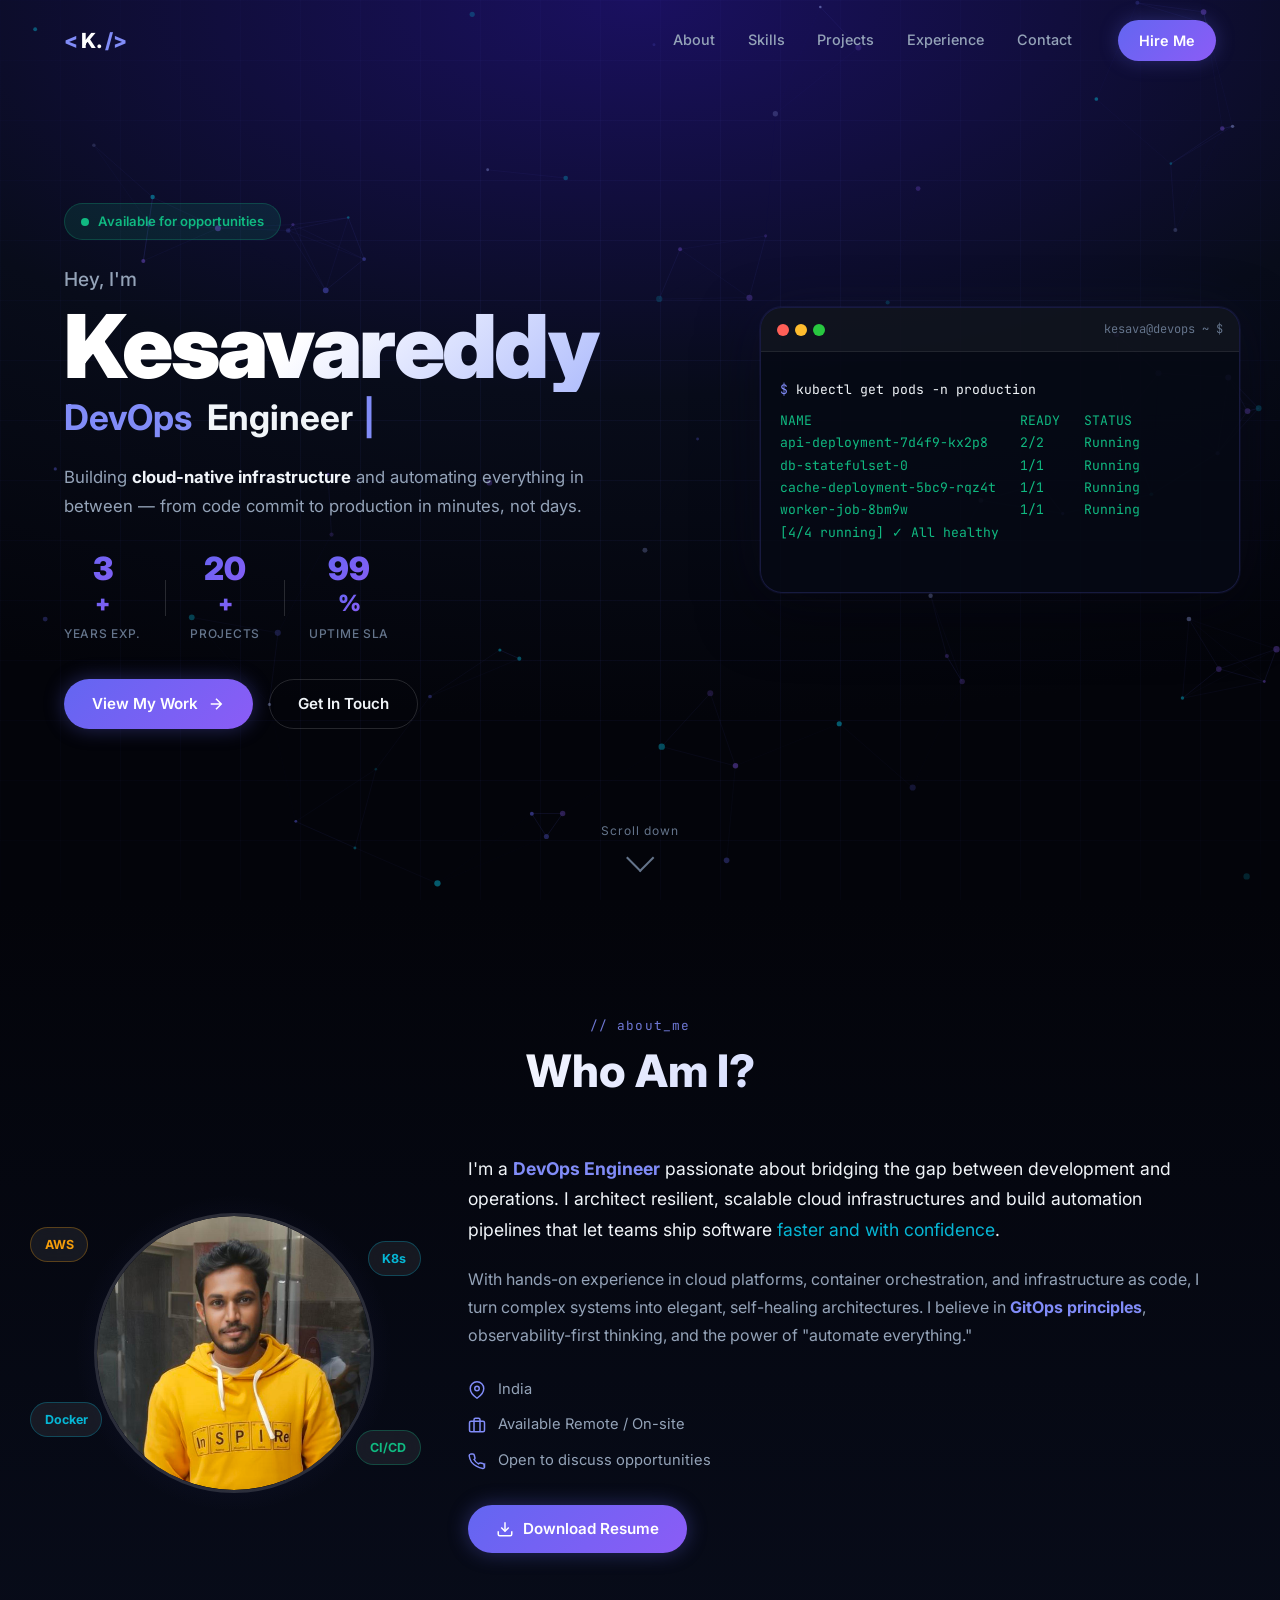
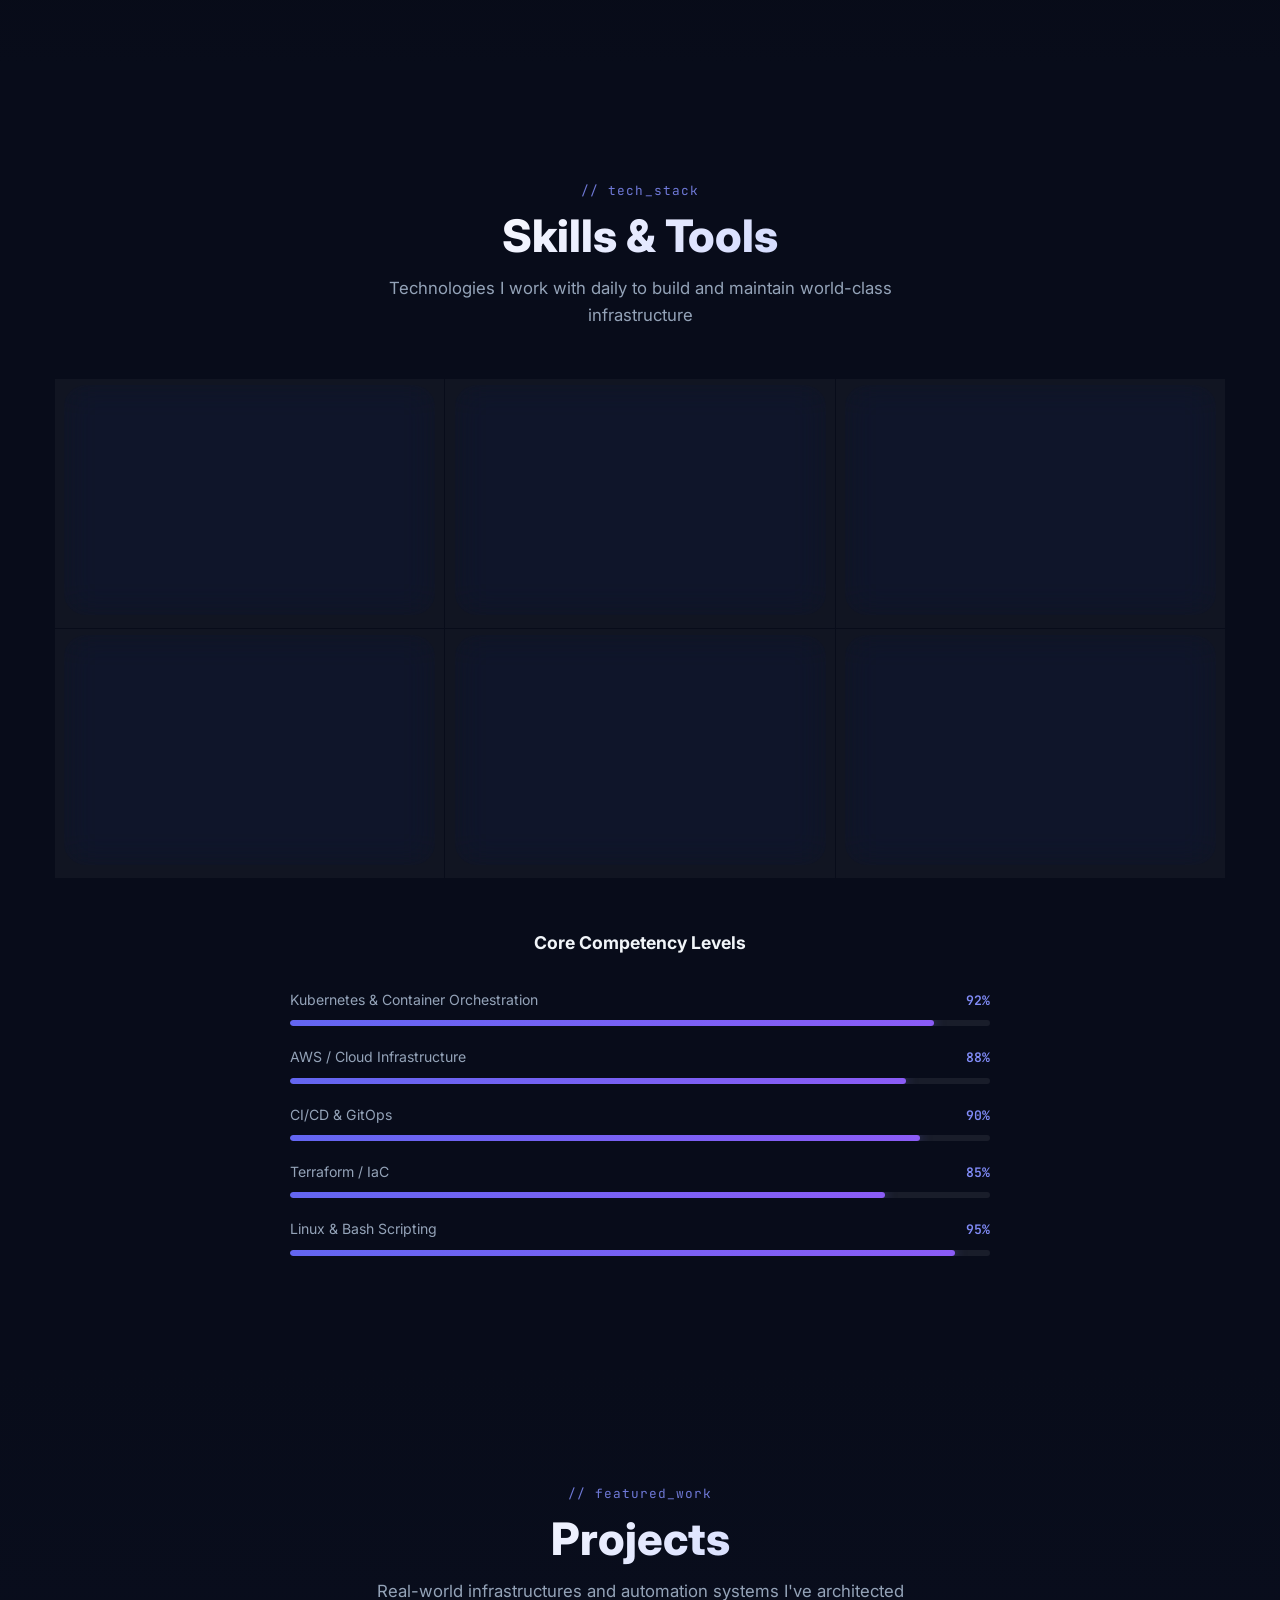
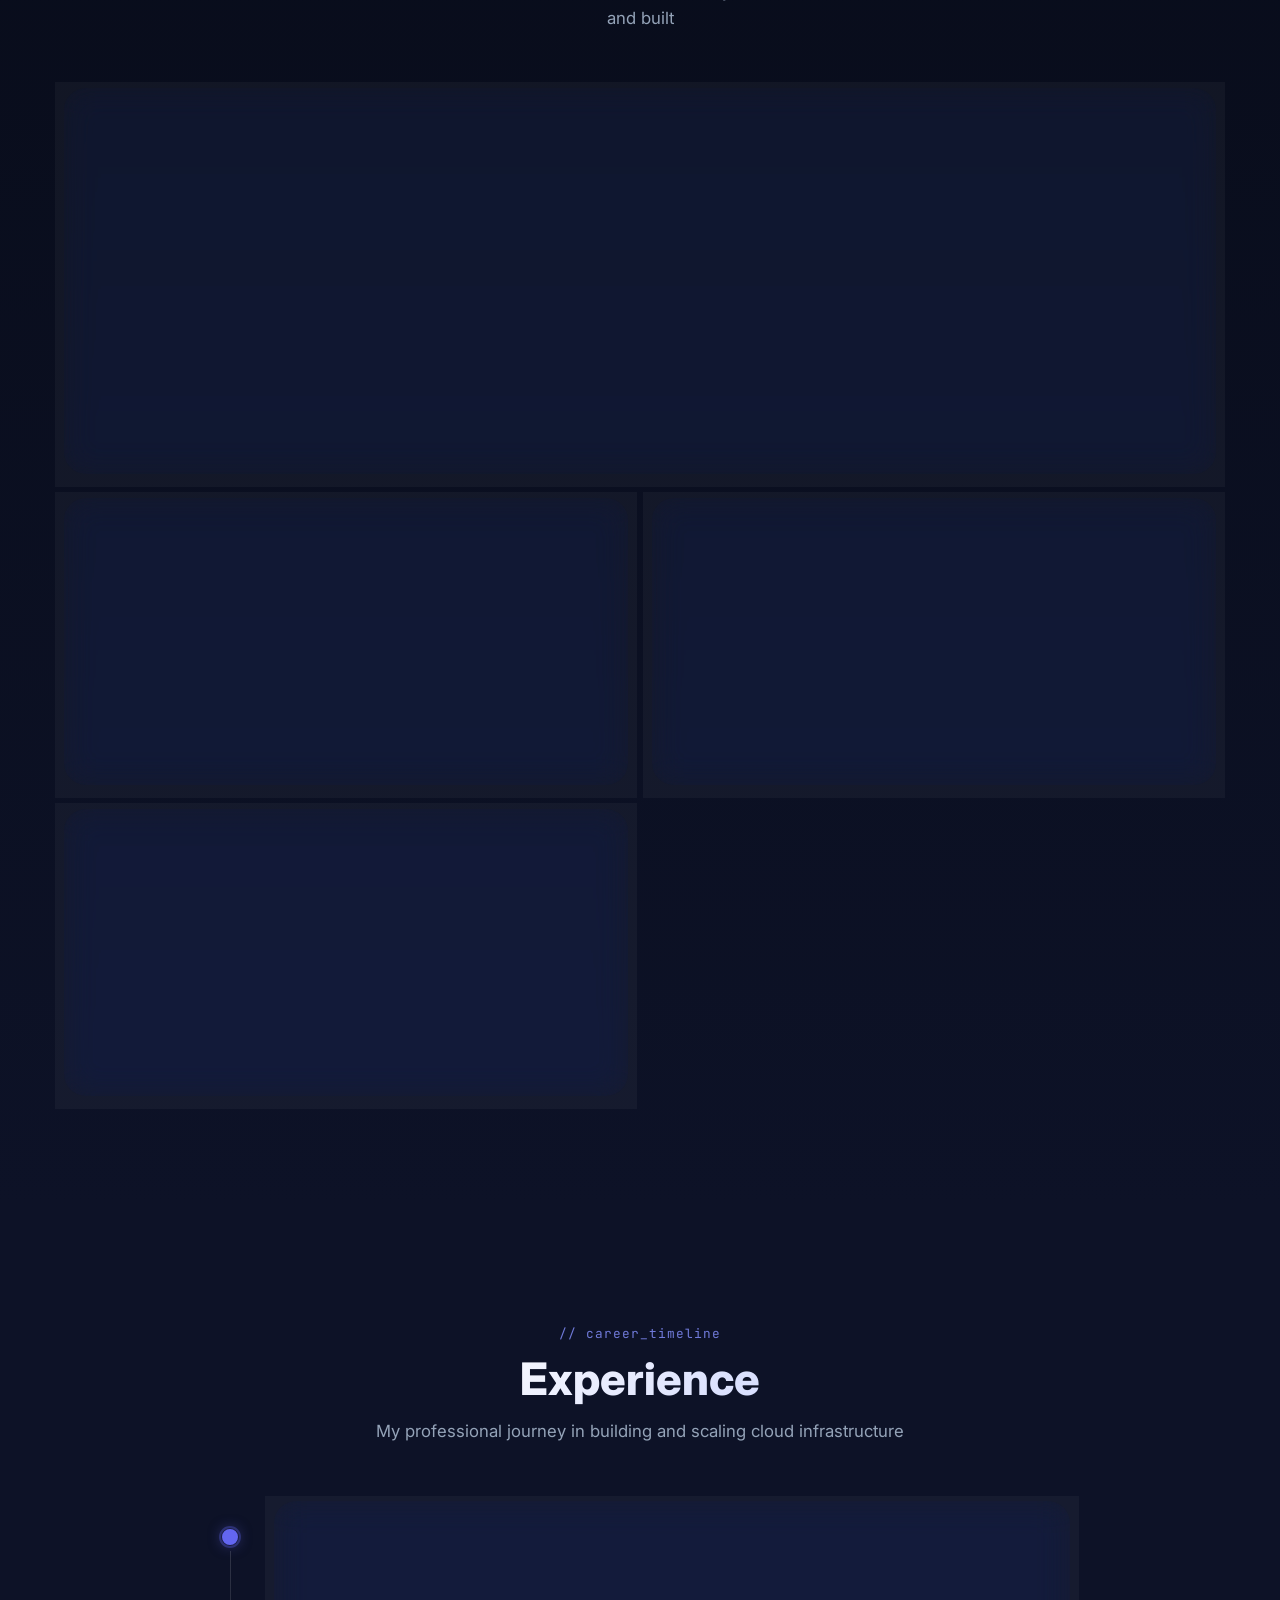
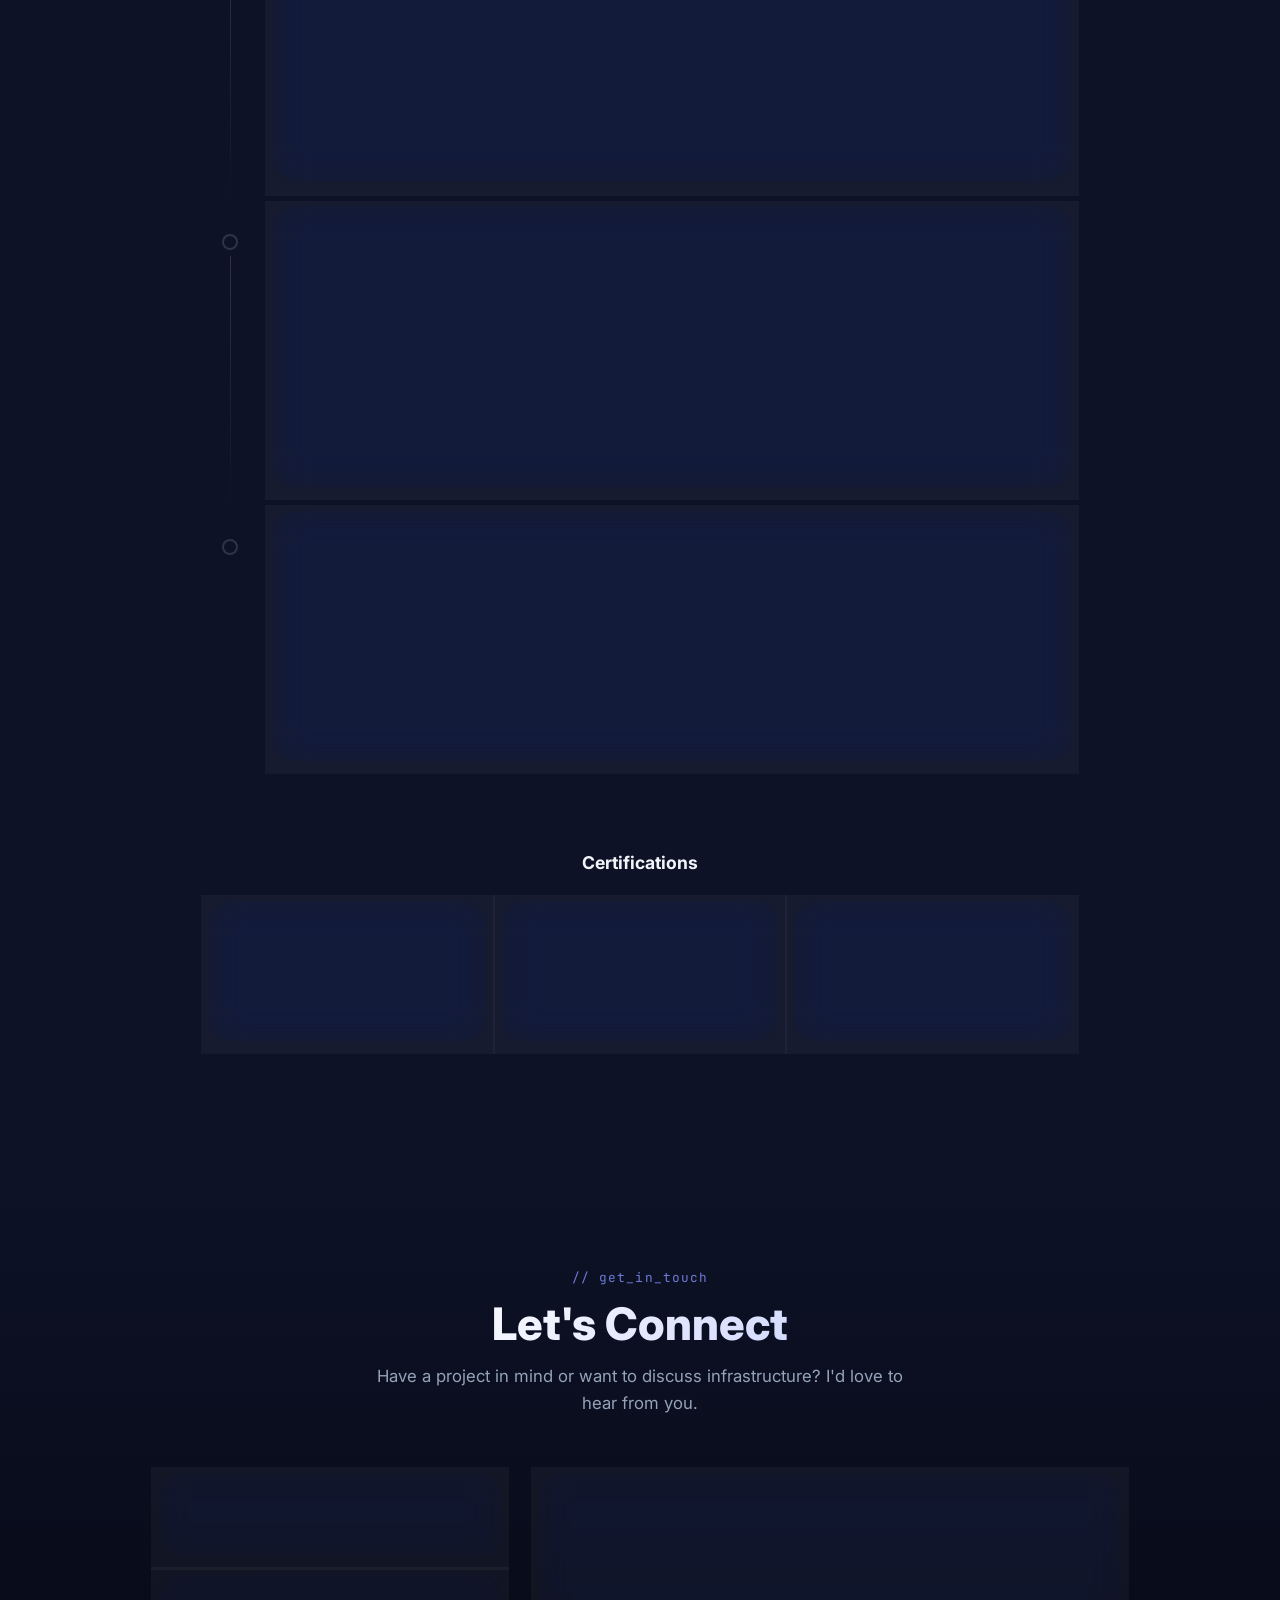
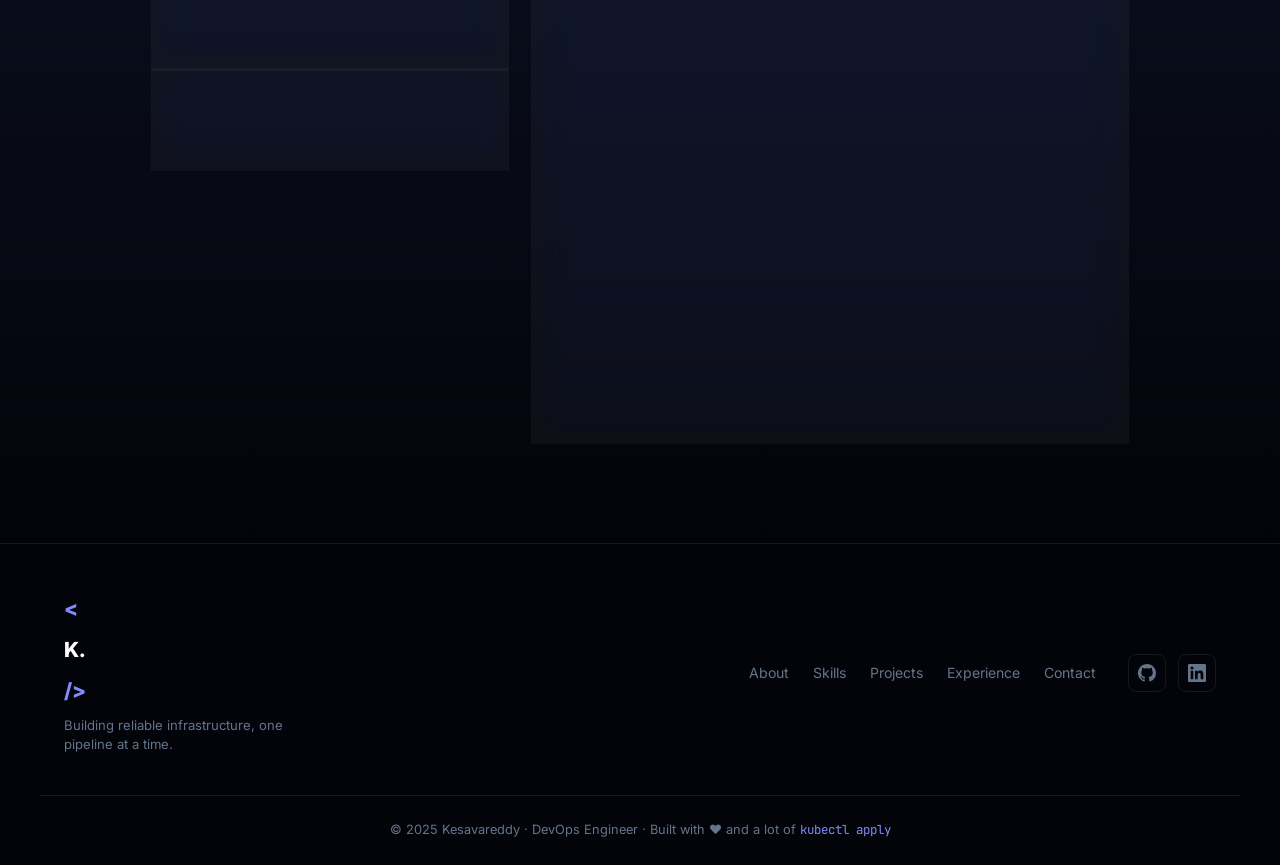
==== commit fa934af0: "Update name to Kesavareddy" ====
--- a/index.html
+++ b/index.html
@@ -3,8 +3,8 @@
 <head>
   <meta charset="UTF-8" />
   <meta name="viewport" content="width=device-width, initial-scale=1.0" />
-  <title>Kesava | DevOps Engineer</title>
-  <meta name="description" content="Kesava — Senior DevOps Engineer specializing in CI/CD pipelines, cloud infrastructure, Kubernetes, and automation. Building reliable, scalable systems." />
+  <title>Kesavareddy | DevOps Engineer</title>
+  <meta name="description" content="Kesavareddy — Senior DevOps Engineer specializing in CI/CD pipelines, cloud infrastructure, Kubernetes, and automation. Building reliable, scalable systems." />
   <link rel="preconnect" href="https://fonts.googleapis.com" />
   <link rel="preconnect" href="https://fonts.gstatic.com" crossorigin />
   <link href="https://fonts.googleapis.com/css2?family=Inter:wght@300;400;500;600;700;800;900&family=JetBrains+Mono:wght@400;500;600&display=swap" rel="stylesheet" />
@@ -50,7 +50,7 @@
       </div>
       <h1 class="hero-title">
         <span class="hero-greeting">Hey, I'm</span>
-        <span class="hero-name">Kesava</span>
+        <span class="hero-name">Kesavareddy</span>
         <span class="hero-role">
           <span class="role-prefix">DevOps</span>
           <span class="role-suffix typed-text" id="typed-text"></span>
@@ -130,7 +130,7 @@
         <div class="about-image-wrapper">
           <div class="about-image-frame">
             <div class="image-placeholder">
-              <img src="profile.jpg" alt="Kesava - DevOps Engineer" class="profile-photo" />
+              <img src="profile.jpg" alt="Kesavareddy - DevOps Engineer" class="profile-photo" />
             </div>
             <div class="image-glow"></div>
           </div>
@@ -748,7 +748,7 @@
       </div>
     </div>
     <div class="footer-bottom">
-      <p>© 2025 Kesava · DevOps Engineer · Built with ❤️ and a lot of <code>kubectl apply</code></p>
+      <p>© 2025 Kesavareddy · DevOps Engineer · Built with ❤️ and a lot of <code>kubectl apply</code></p>
     </div>
   </footer>
 
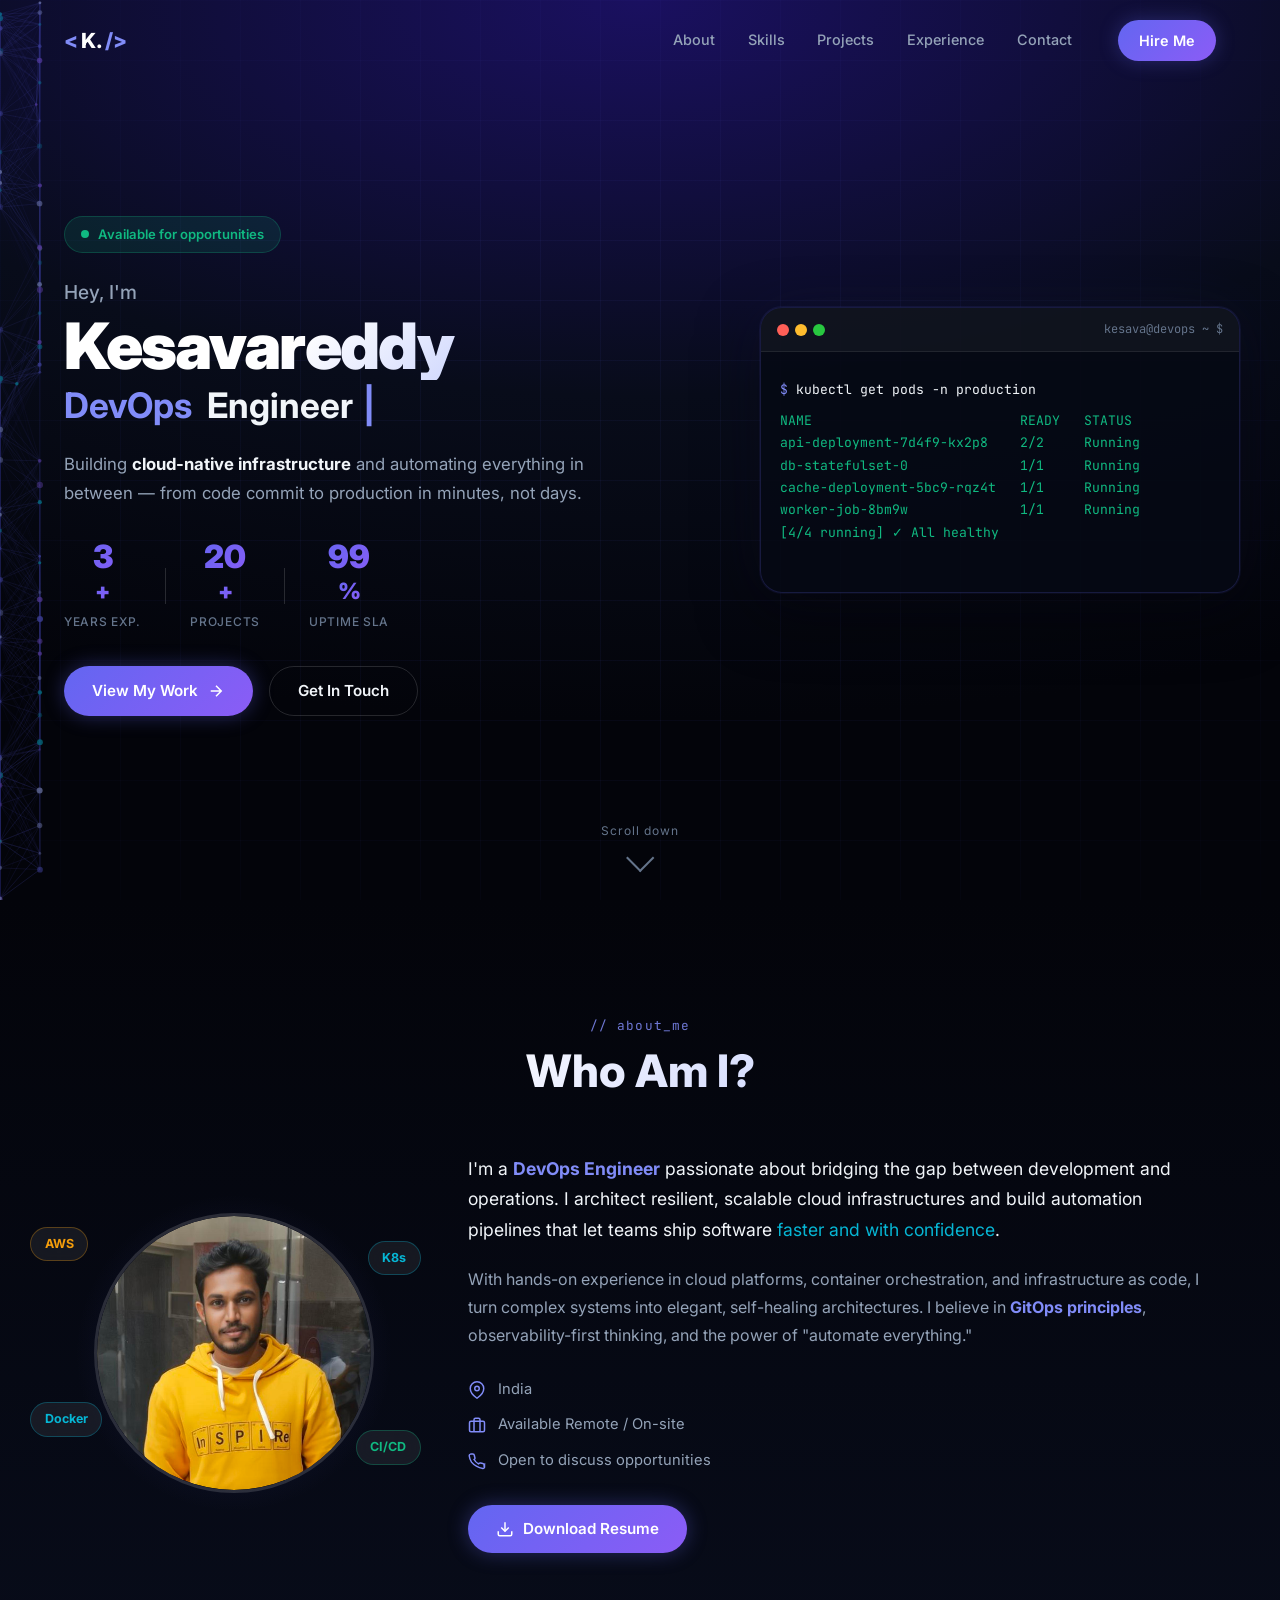
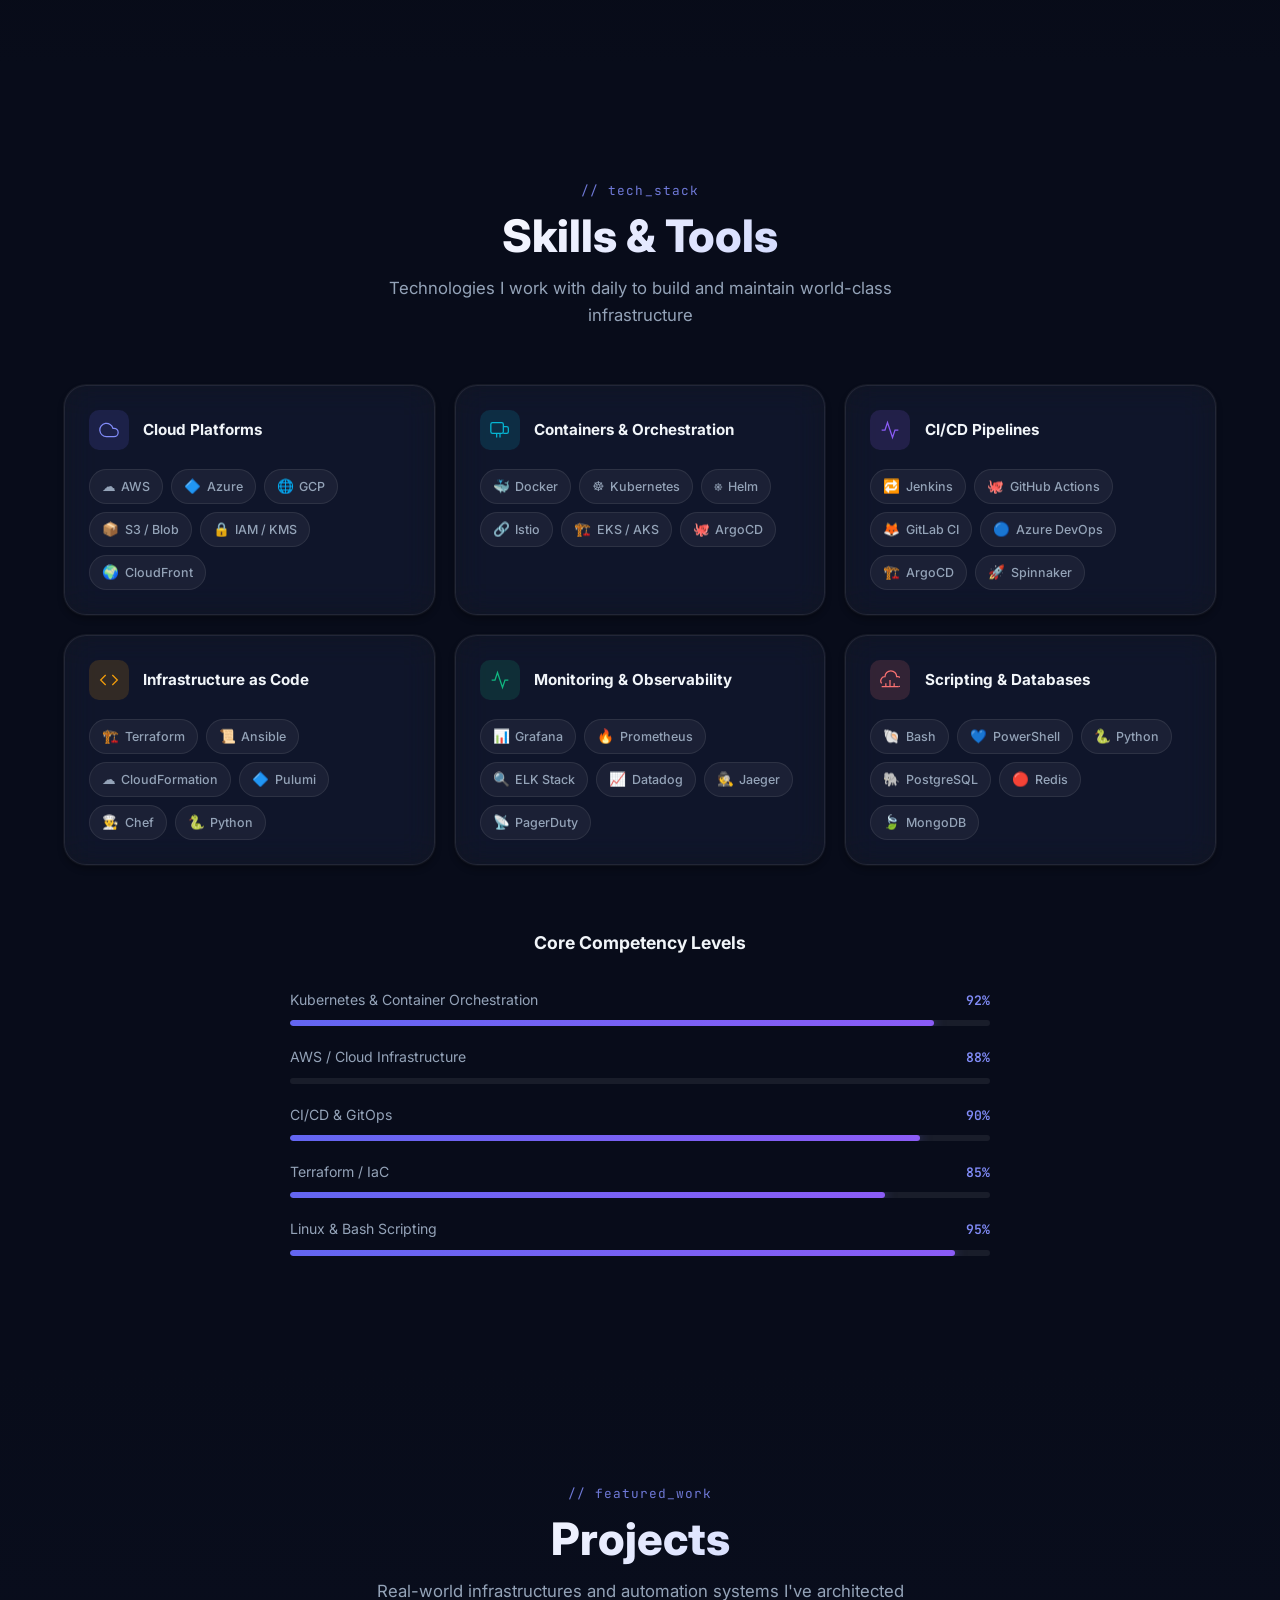
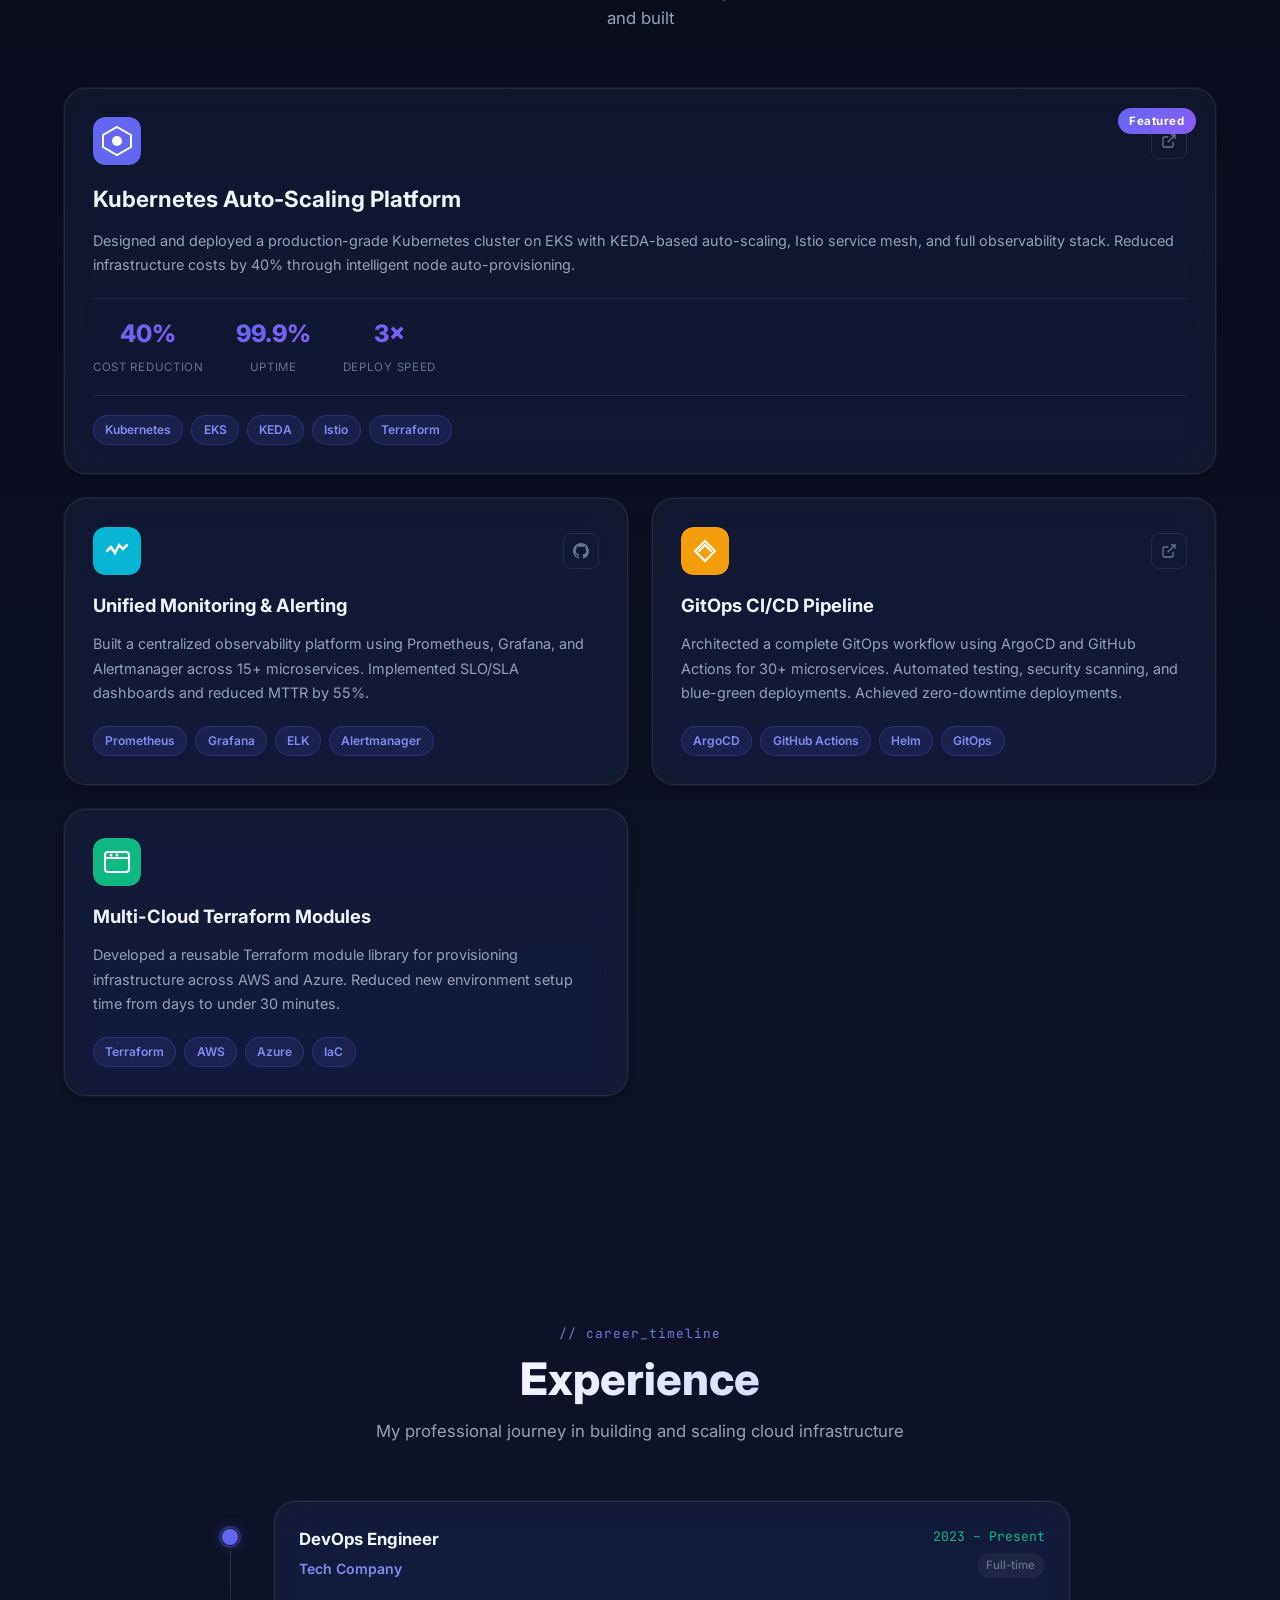
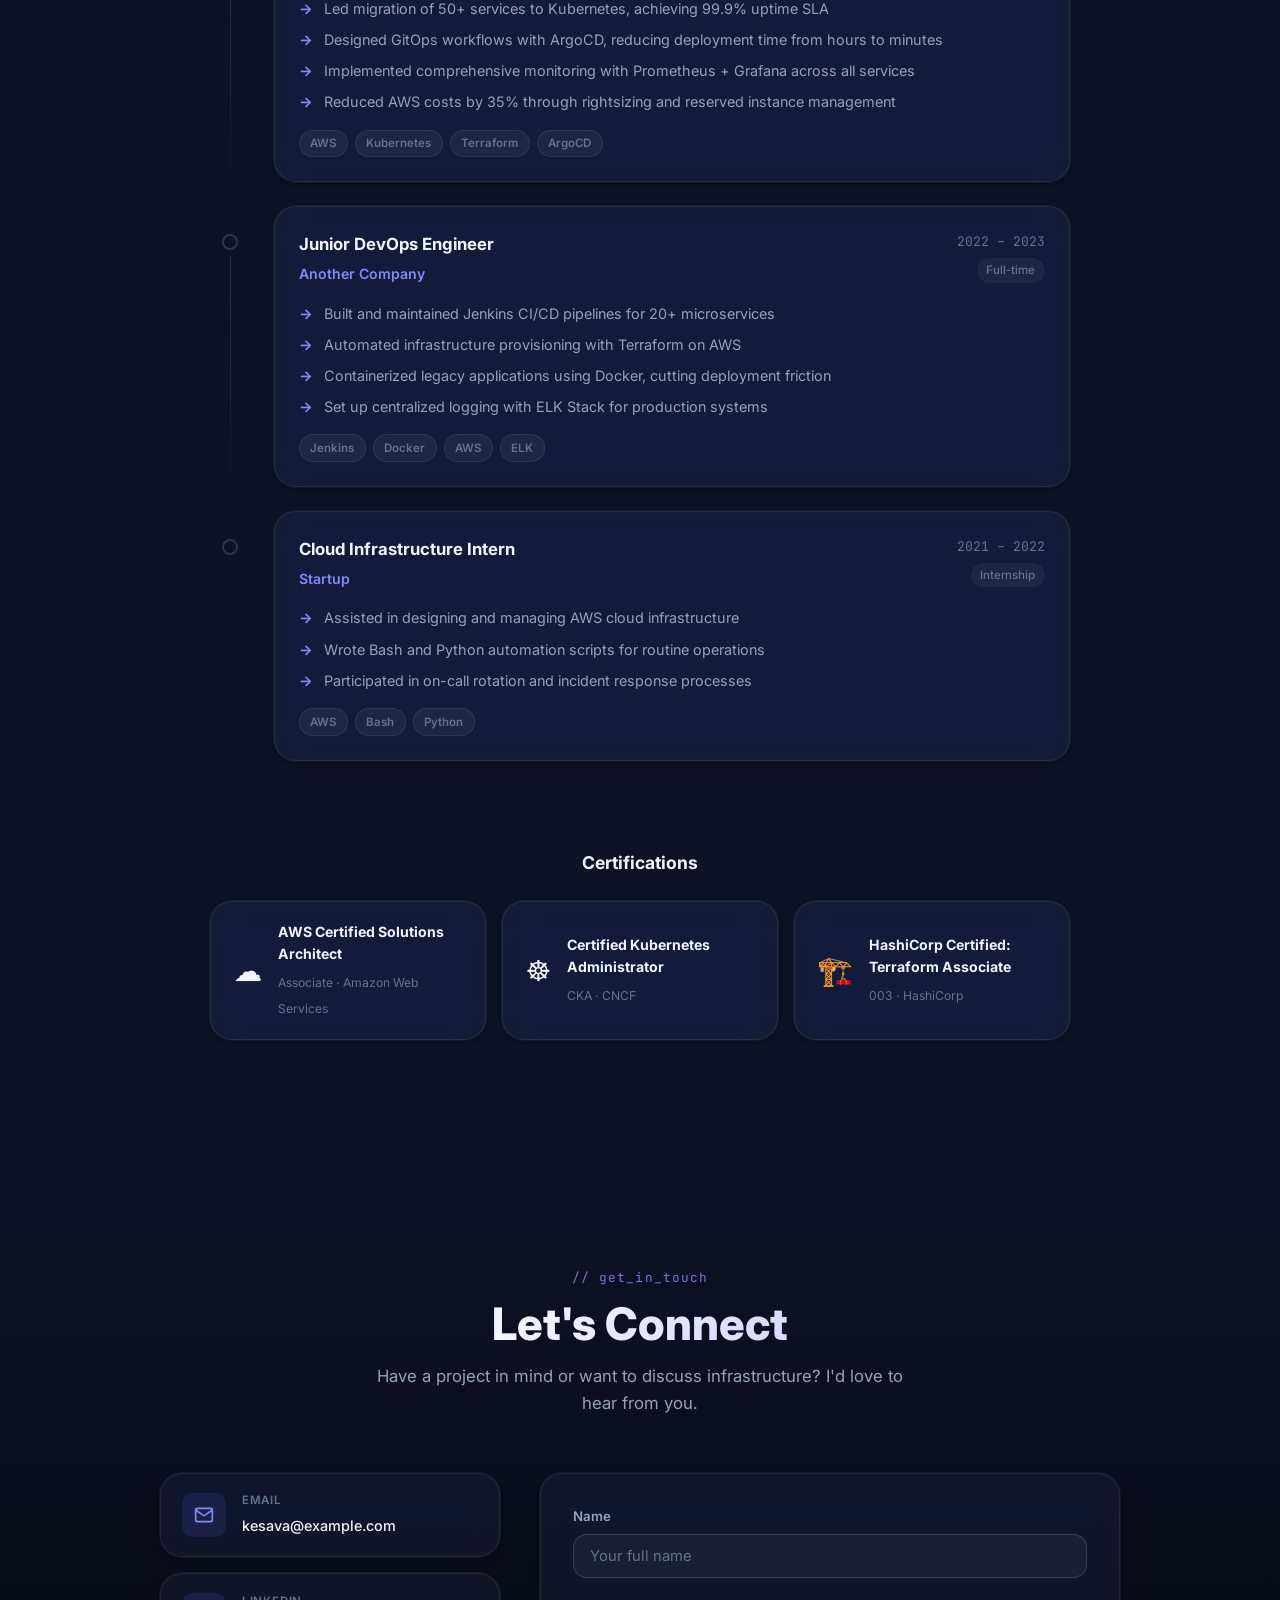
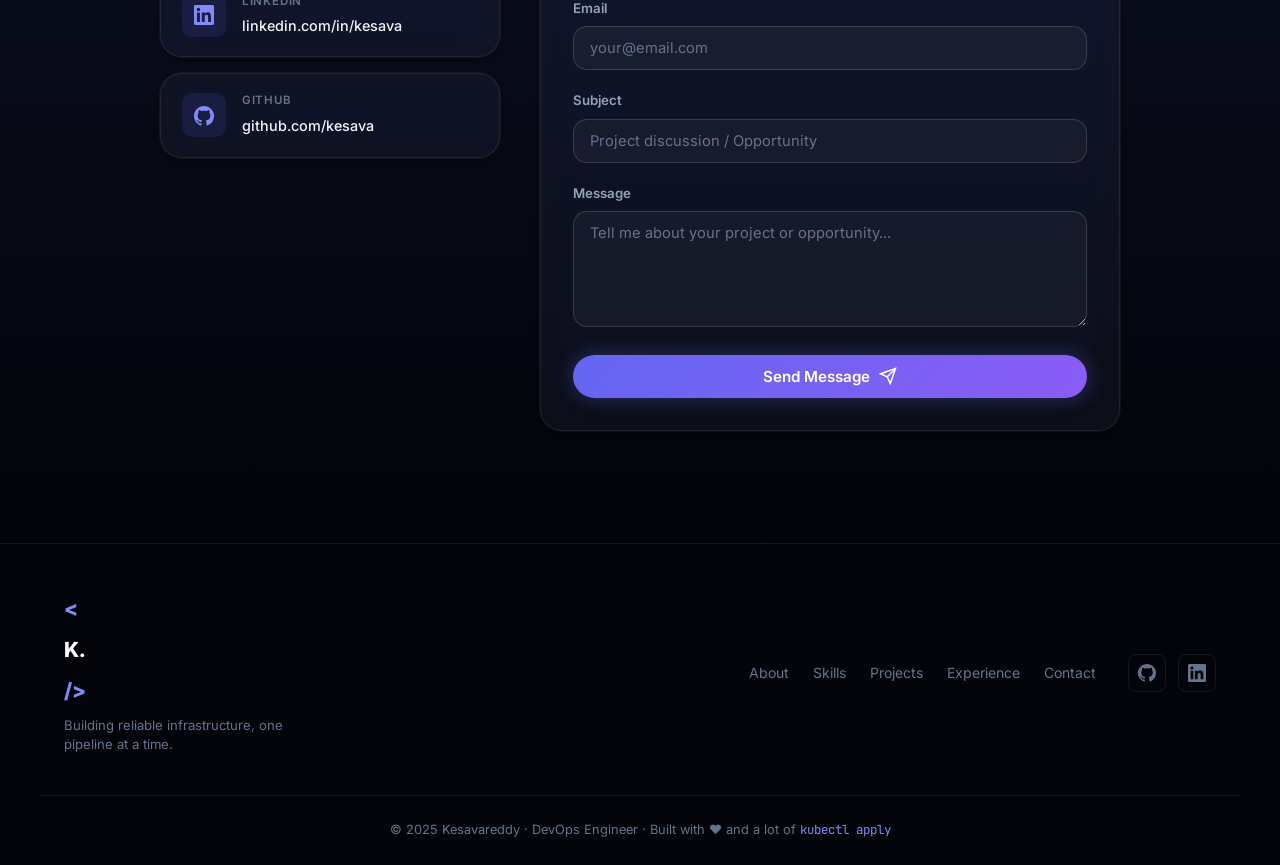
==== commit ea5b29a2: "Add resume page, fix mobile responsiveness for hero section" ====
--- a/index.html
+++ b/index.html
@@ -176,7 +176,7 @@
             </div>
           </div>
           <div class="about-actions">
-            <a href="#" class="btn btn-primary" id="download-resume-btn">
+            <a href="resume.html" target="_blank" class="btn btn-primary" id="download-resume-btn">
               <svg viewBox="0 0 24 24" fill="none" stroke="currentColor" stroke-width="2">
                 <path d="M21 15v4a2 2 0 0 1-2 2H5a2 2 0 0 1-2-2v-4"/>
                 <polyline points="7 10 12 15 17 10"/>
--- a/styles.css
+++ b/styles.css
@@ -354,7 +354,7 @@
 
 .hero-name {
   display: block;
-  font-size: clamp(3.2rem, 7vw, 5.5rem);
+  font-size: clamp(1.9rem, 7.5vw, 4rem);
   font-weight: 900;
   line-height: 1.05;
   letter-spacing: -0.03em;
@@ -363,11 +363,13 @@
   -webkit-text-fill-color: transparent;
   background-clip: text;
   margin-bottom: 0.25rem;
+  word-break: break-word;
+  overflow-wrap: break-word;
 }
 
 .hero-role {
   display: block;
-  font-size: clamp(1.4rem, 3vw, 2.2rem);
+  font-size: clamp(1.1rem, 4vw, 2.2rem);
   font-weight: 700;
   line-height: 1.2;
   margin-bottom: 1.5rem;
@@ -1400,8 +1402,9 @@
     backdrop-filter: blur(20px);
   }
 
-  .hero { padding: 6rem 1rem 4rem; }
-  .hero-name { font-size: 3rem; }
+  .hero { padding: 6rem 1.25rem 4rem; }
+  .hero-name { font-size: clamp(1.8rem, 8vw, 2.8rem); }
+  .hero-role { font-size: clamp(1rem, 4.5vw, 1.6rem); }
 
   .projects-grid { grid-template-columns: 1fr; }
   .project-card.featured { grid-column: span 1; }
@@ -1416,8 +1419,18 @@
 }
 
 @media (max-width: 480px) {
-  .hero-stats { gap: 1rem; }
+  .hero-name {
+    font-size: clamp(1.6rem, 9vw, 2.2rem);
+    letter-spacing: -0.02em;
+  }
+  .hero-role { font-size: 1.05rem; }
+  .hero-stats { gap: 0.75rem; flex-wrap: nowrap; }
+  .stat-value { font-size: 1.6rem; }
+  .stat-suffix { font-size: 1.1rem; }
   .hero-actions { flex-direction: column; align-items: center; }
   .btn { width: 100%; justify-content: center; }
   .project-impact { gap: 1rem; }
-}
+  .about-image-frame { width: 220px; height: 220px; }
+  .timeline-header { flex-direction: column; gap: 0.35rem; }
+  .timeline-meta { align-self: flex-start; }
+}
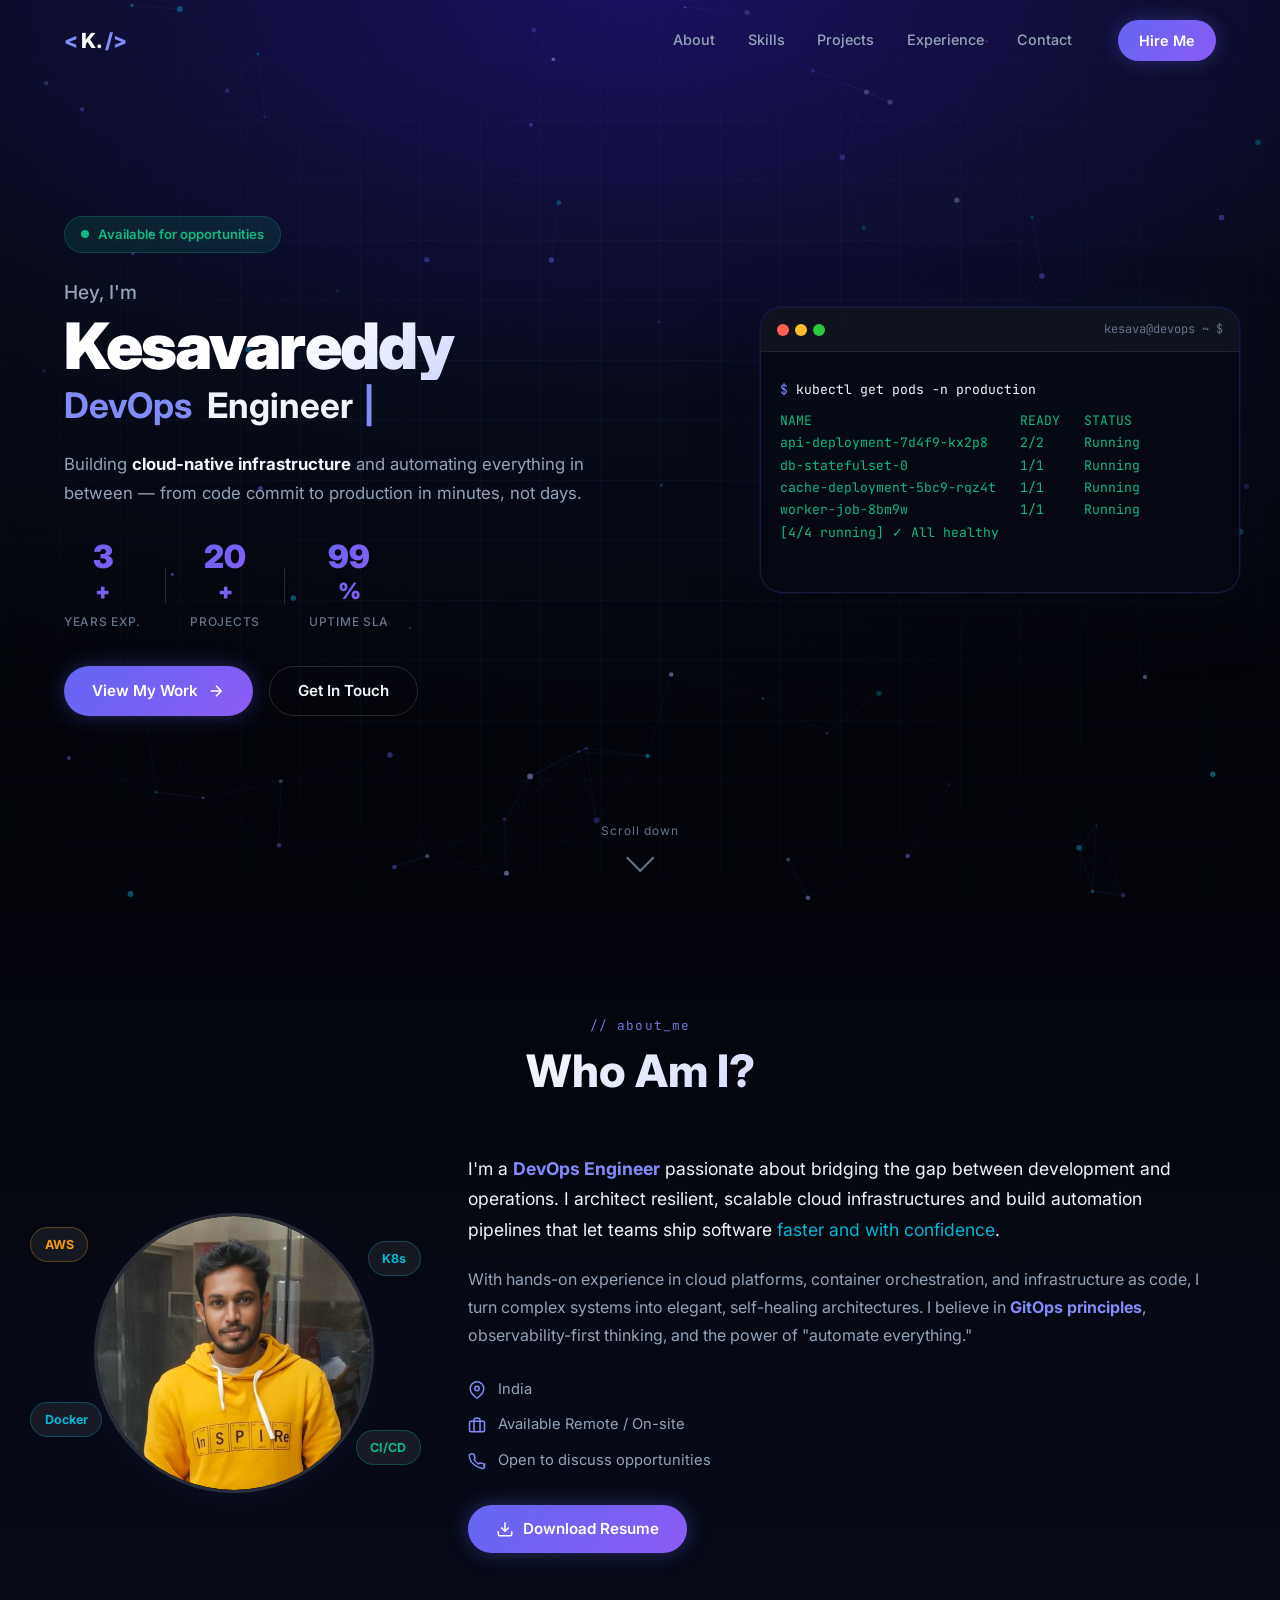
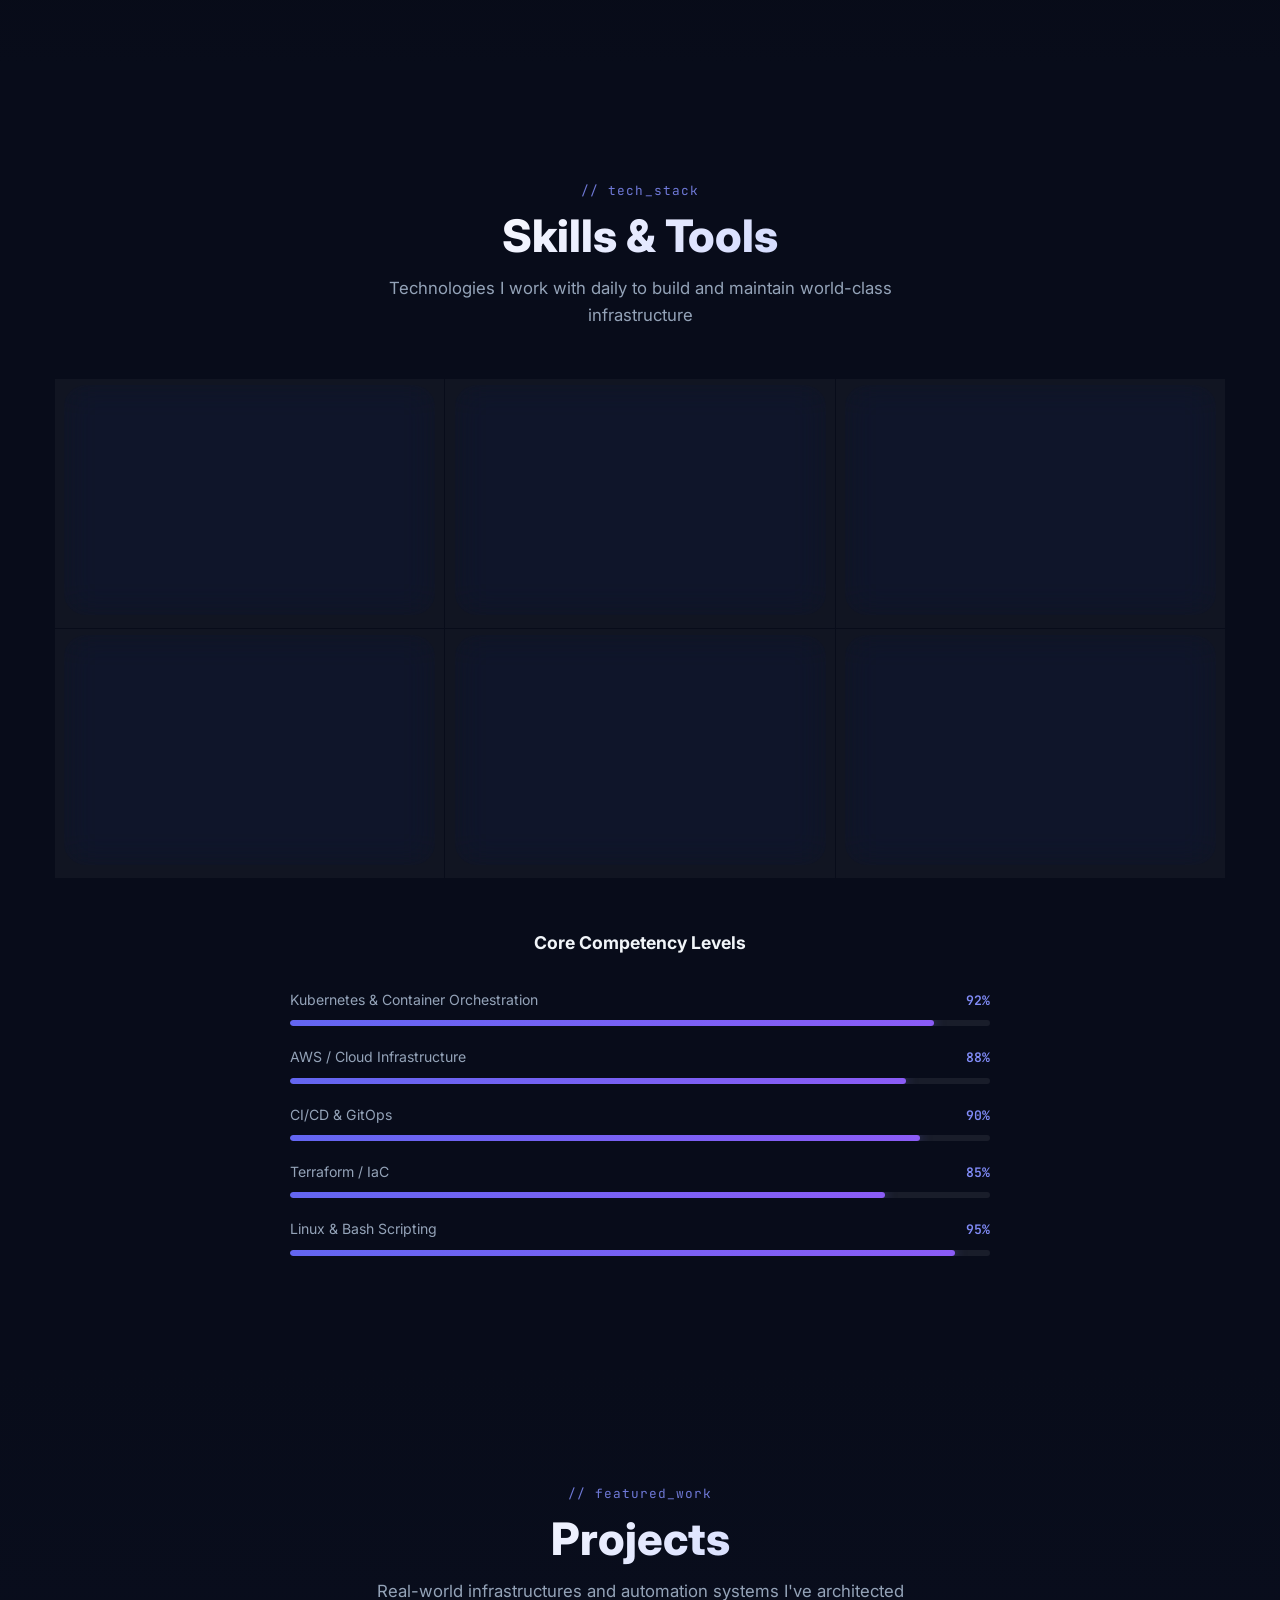
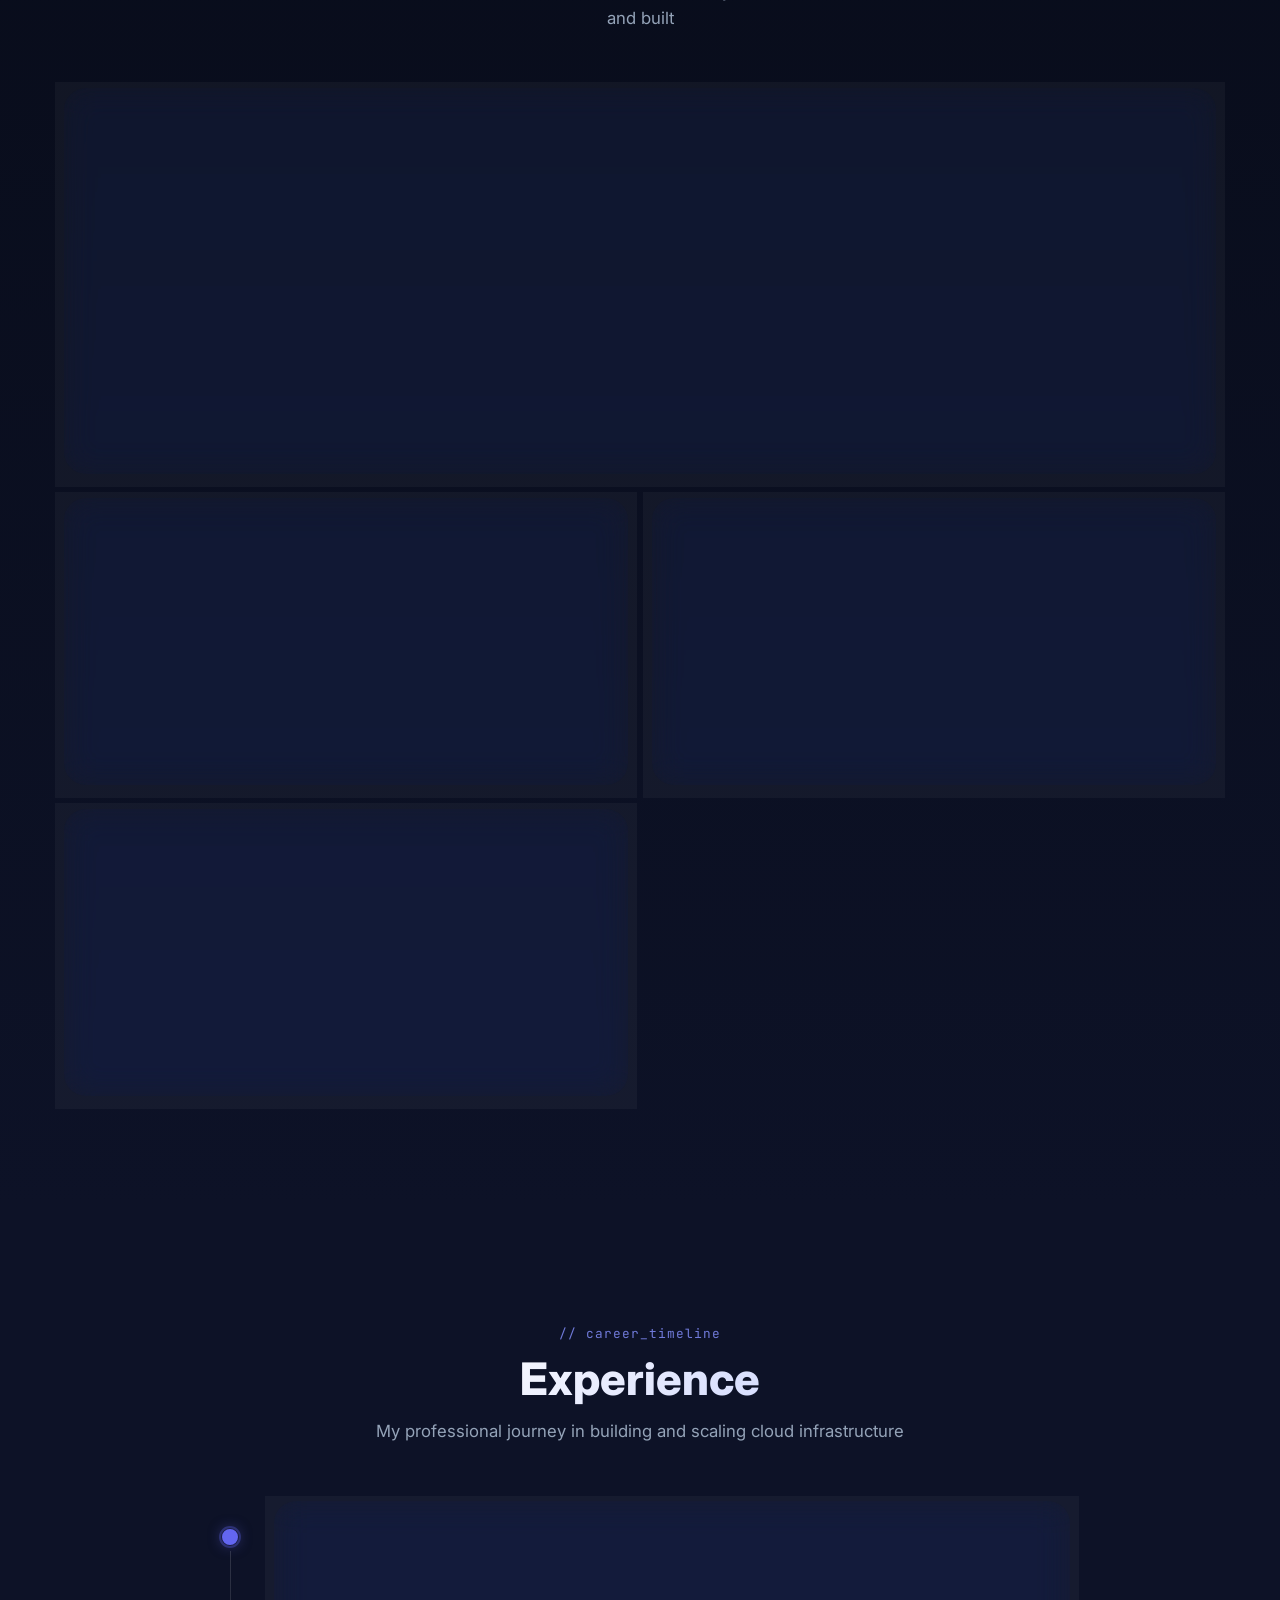
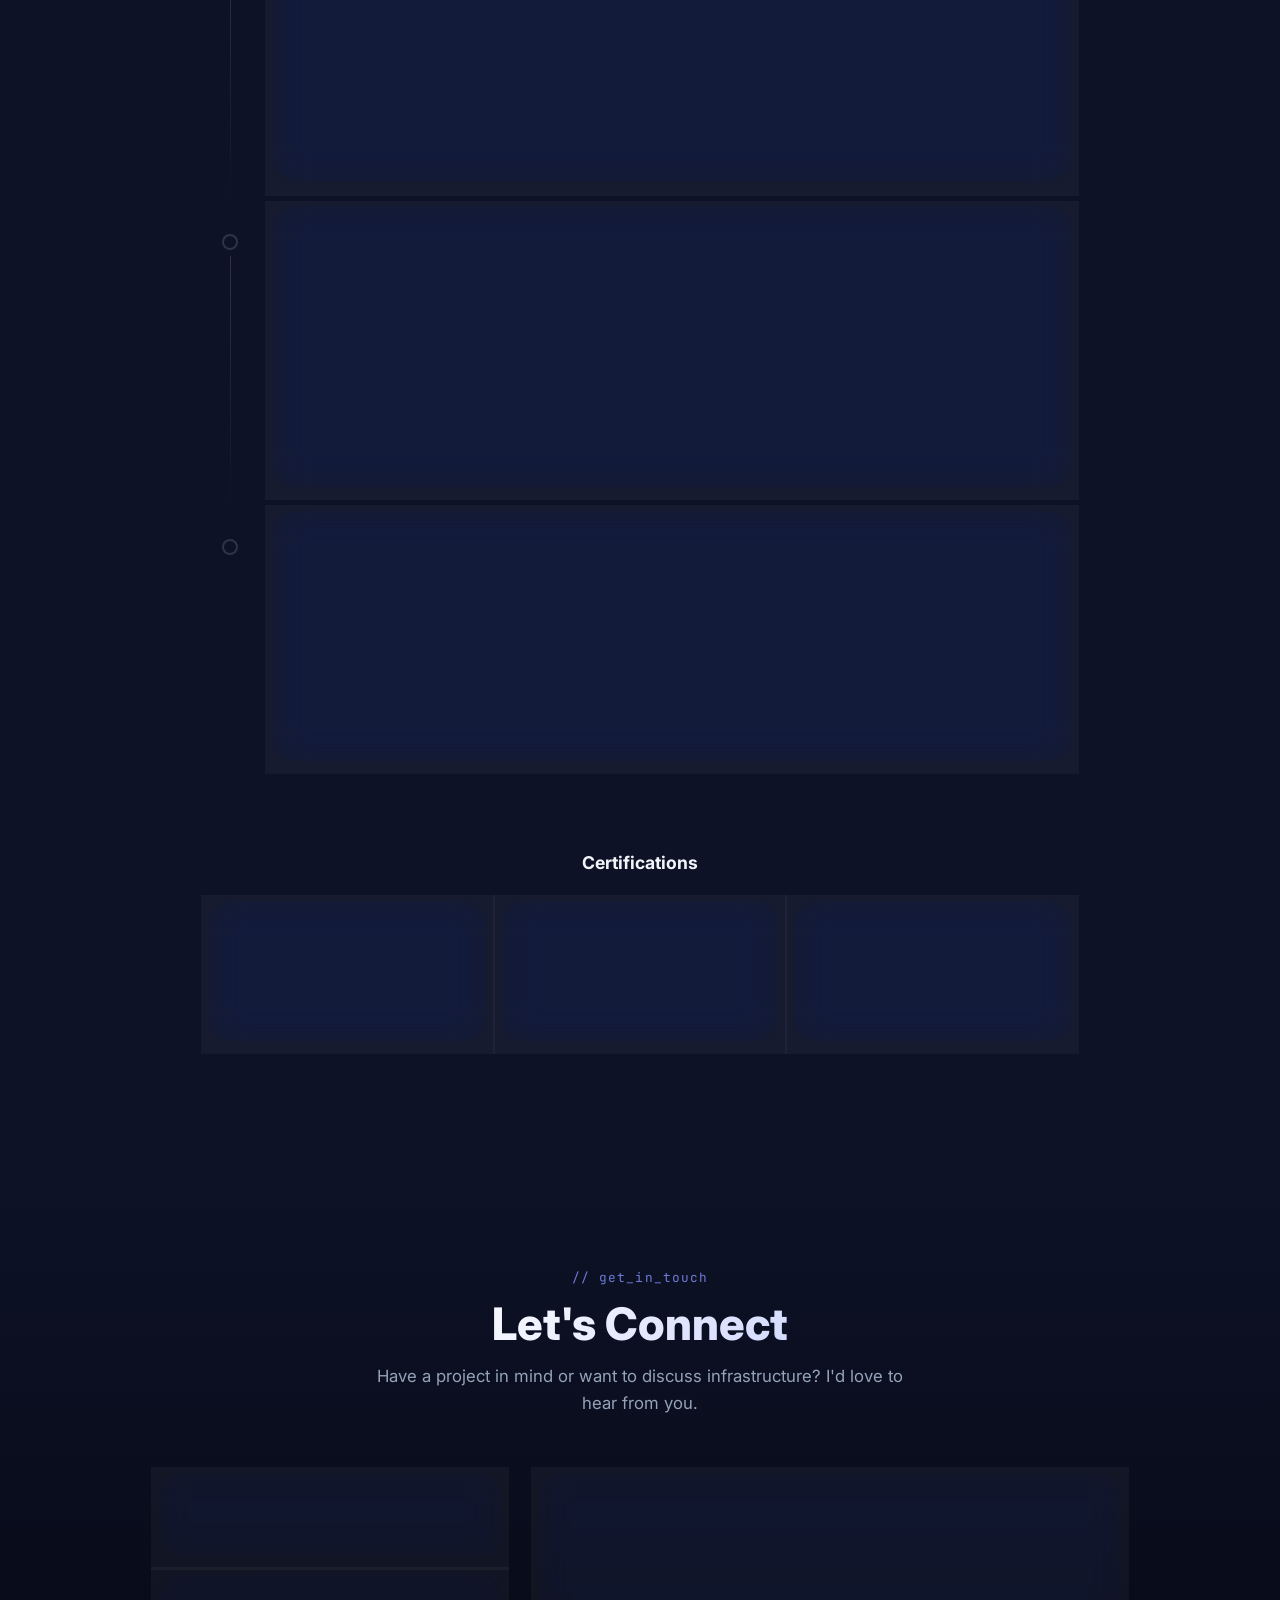
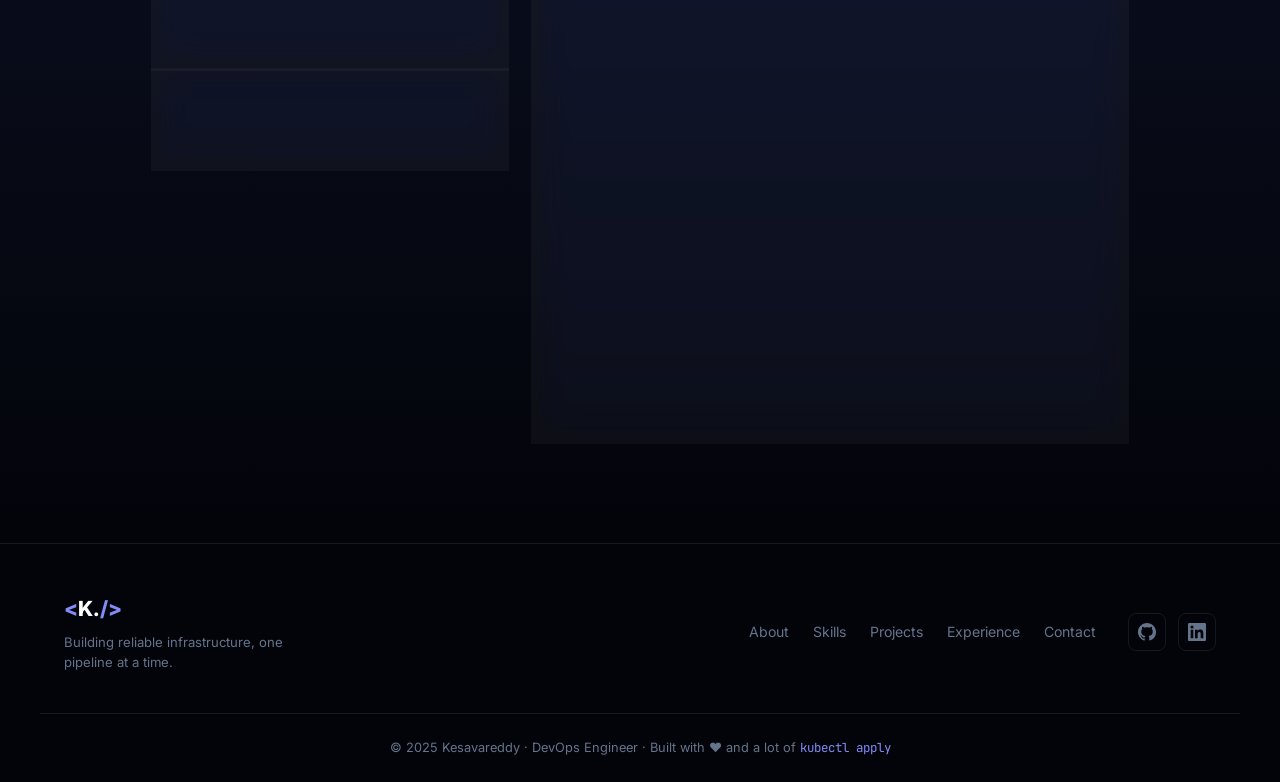
==== commit 2ccb9cba: "Fix mobile: footer logo row, hero blank section, canvas z-index" ====
--- a/index.html
+++ b/index.html
@@ -722,9 +722,11 @@
   <footer class="footer">
     <div class="footer-container">
       <div class="footer-brand">
-        <span class="logo-bracket">&lt;</span>
-        <span class="logo-text">K.</span>
-        <span class="logo-bracket">/&gt;</span>
+        <div class="footer-logo-row">
+          <span class="logo-bracket">&lt;</span>
+          <span class="logo-text">K.</span>
+          <span class="logo-bracket">/&gt;</span>
+        </div>
         <p>Building reliable infrastructure, one pipeline at a time.</p>
       </div>
       <div class="footer-links">
--- a/styles.css
+++ b/styles.css
@@ -291,6 +291,8 @@
   width: 100%;
   height: 100%;
   opacity: 0.55;
+  z-index: 0;
+  pointer-events: none;
 }
 
 .hero-grid-overlay {
@@ -1269,6 +1271,12 @@
   gap: 0.5rem;
 }
 
+.footer-logo-row {
+  display: flex;
+  align-items: center;
+  gap: 0;
+}
+
 .footer-brand .logo-bracket { color: var(--clr-primary-2); font-weight: 800; font-size: 1.3rem; }
 .footer-brand .logo-text    { color: #fff; font-weight: 800; font-size: 1.3rem; }
 
@@ -1402,7 +1410,11 @@
     backdrop-filter: blur(20px);
   }
 
-  .hero { padding: 6rem 1.25rem 4rem; }
+  .hero {
+    padding: 6rem 1.25rem 4rem;
+    flex-direction: column;
+    justify-content: center;
+  }
   .hero-name { font-size: clamp(1.8rem, 8vw, 2.8rem); }
   .hero-role { font-size: clamp(1rem, 4.5vw, 1.6rem); }
 
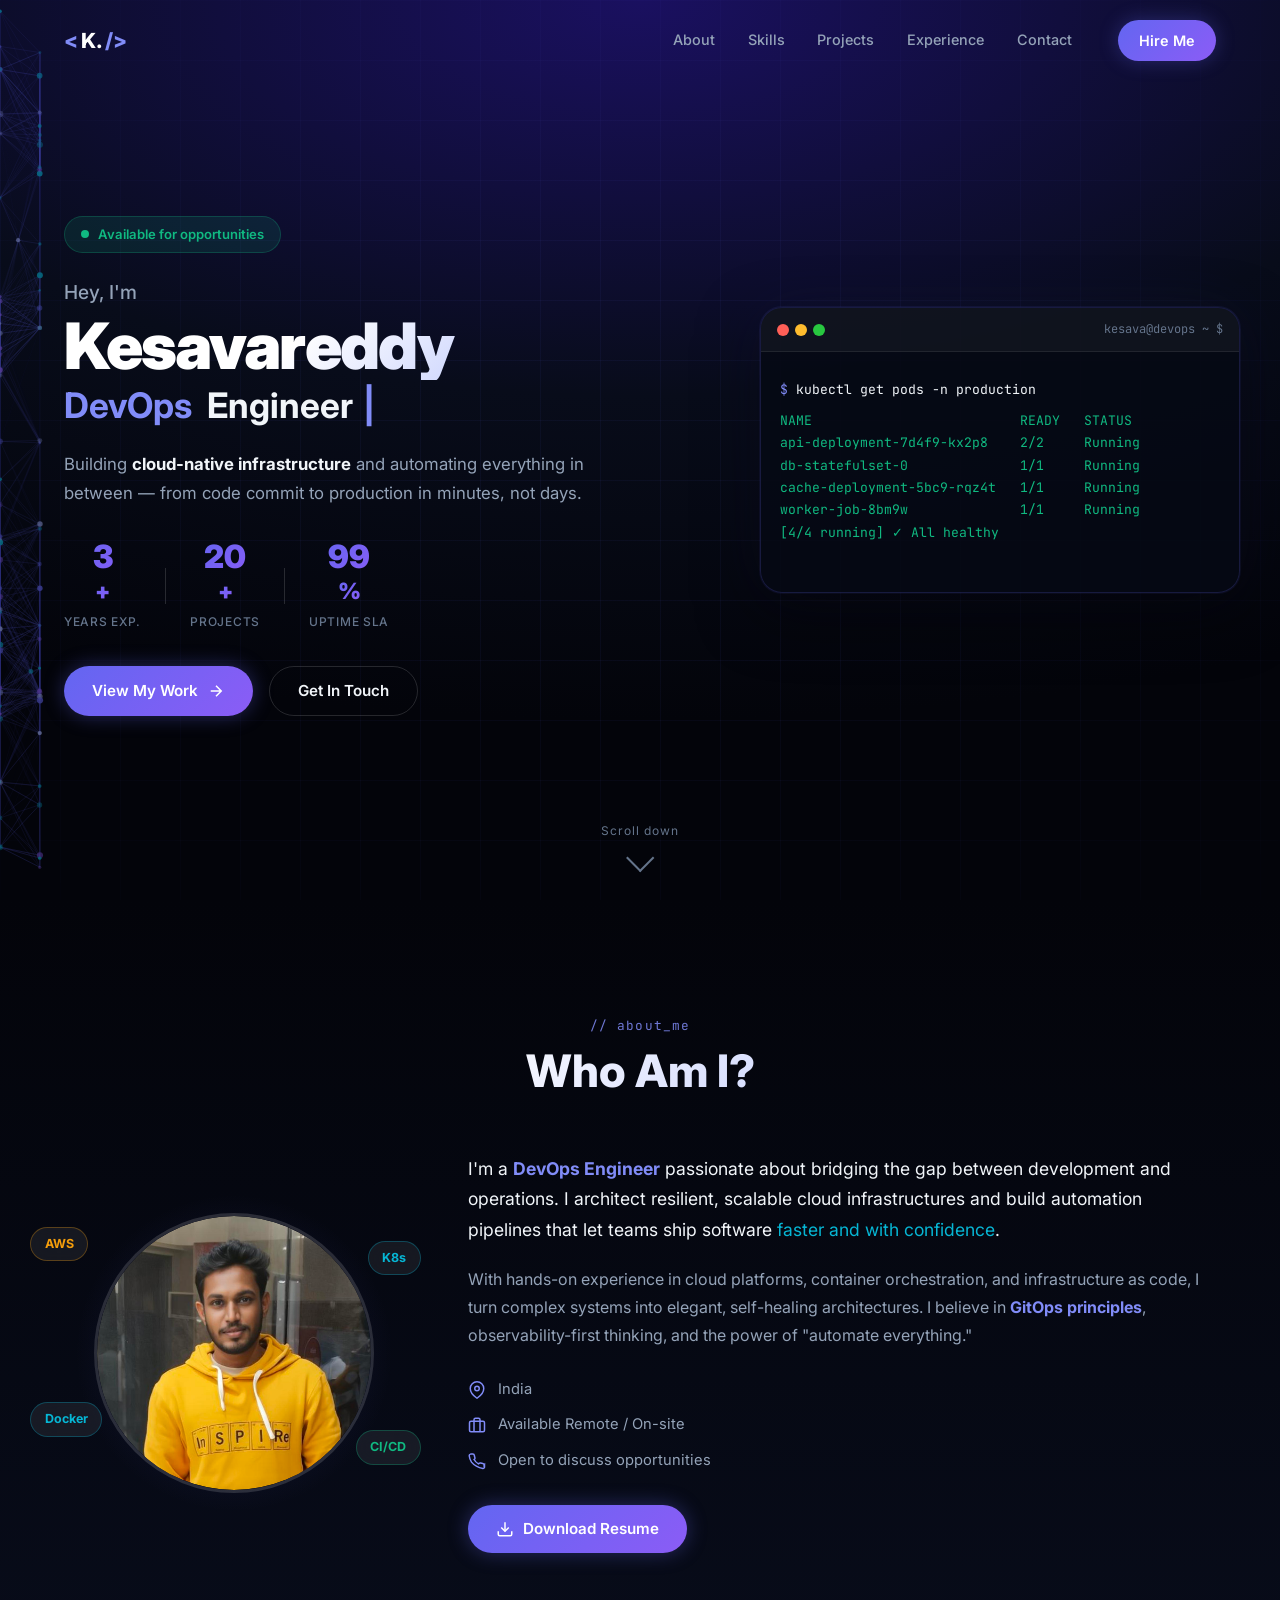
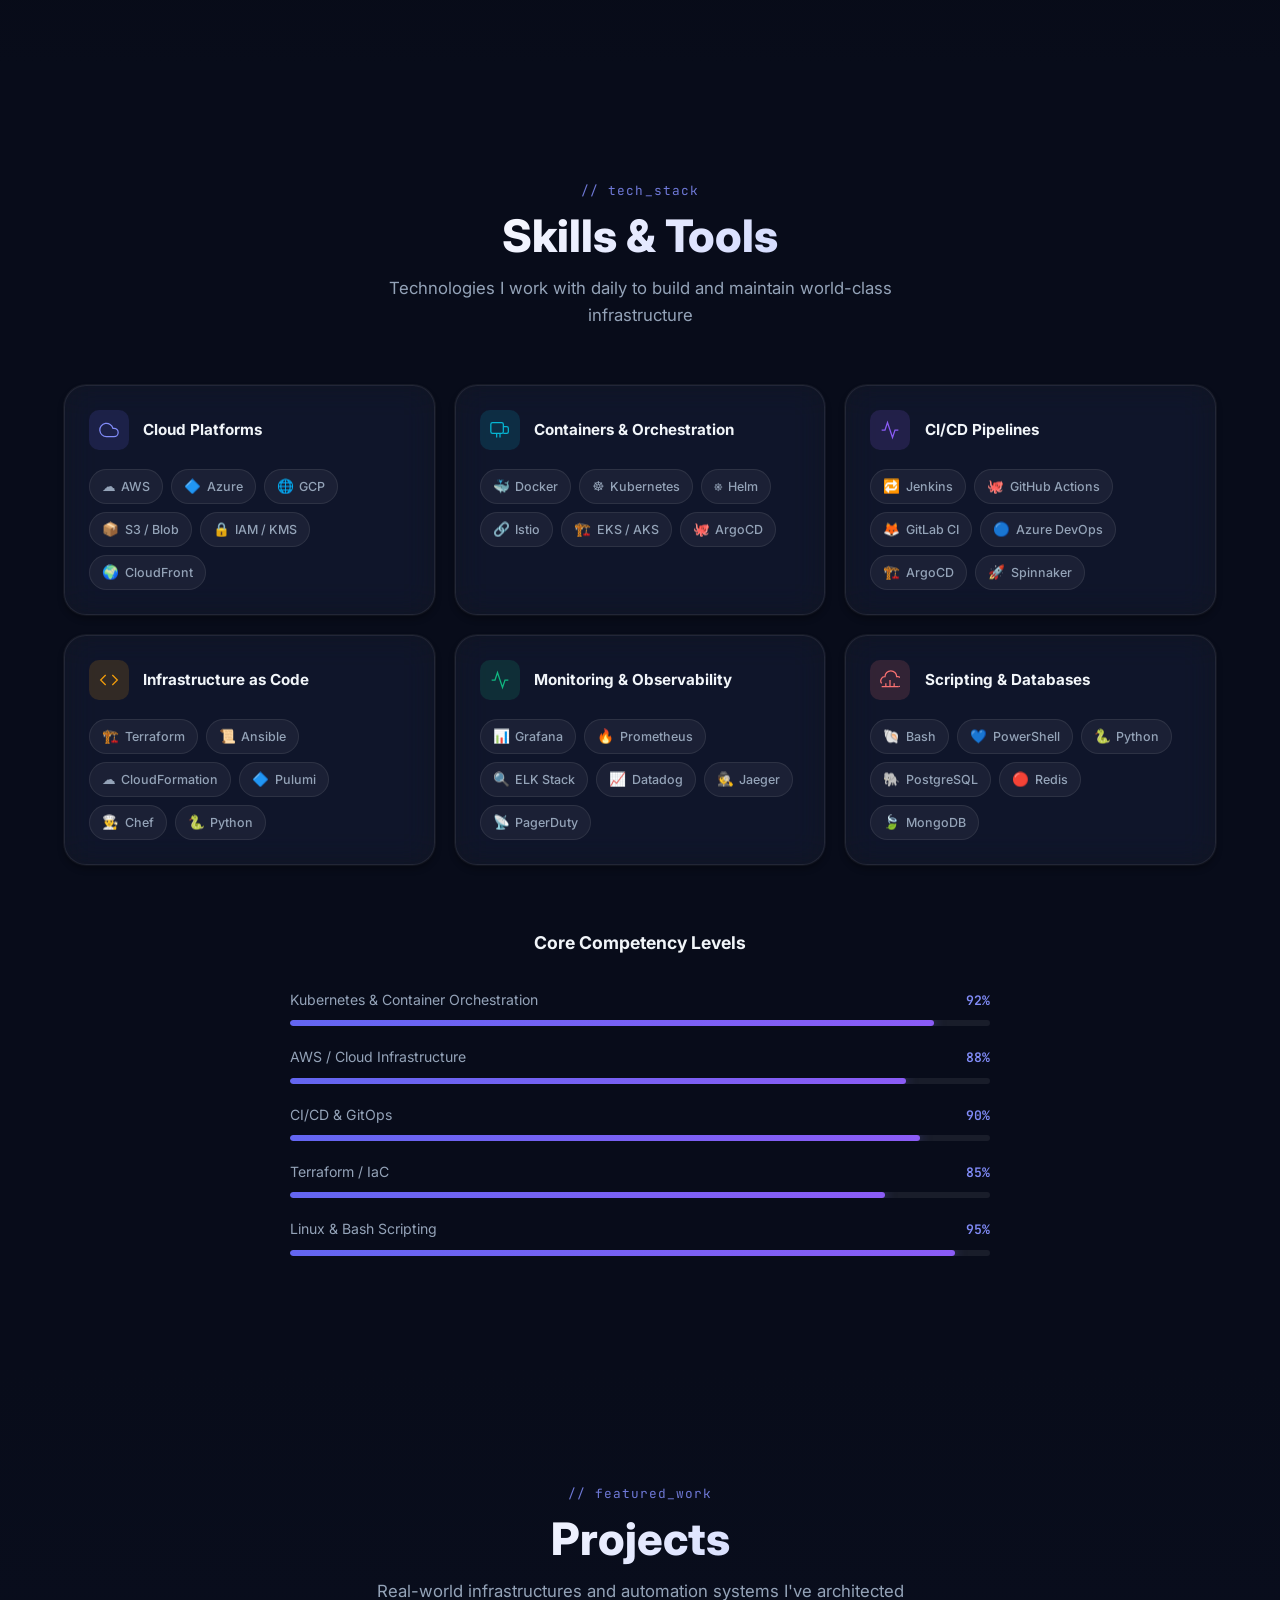
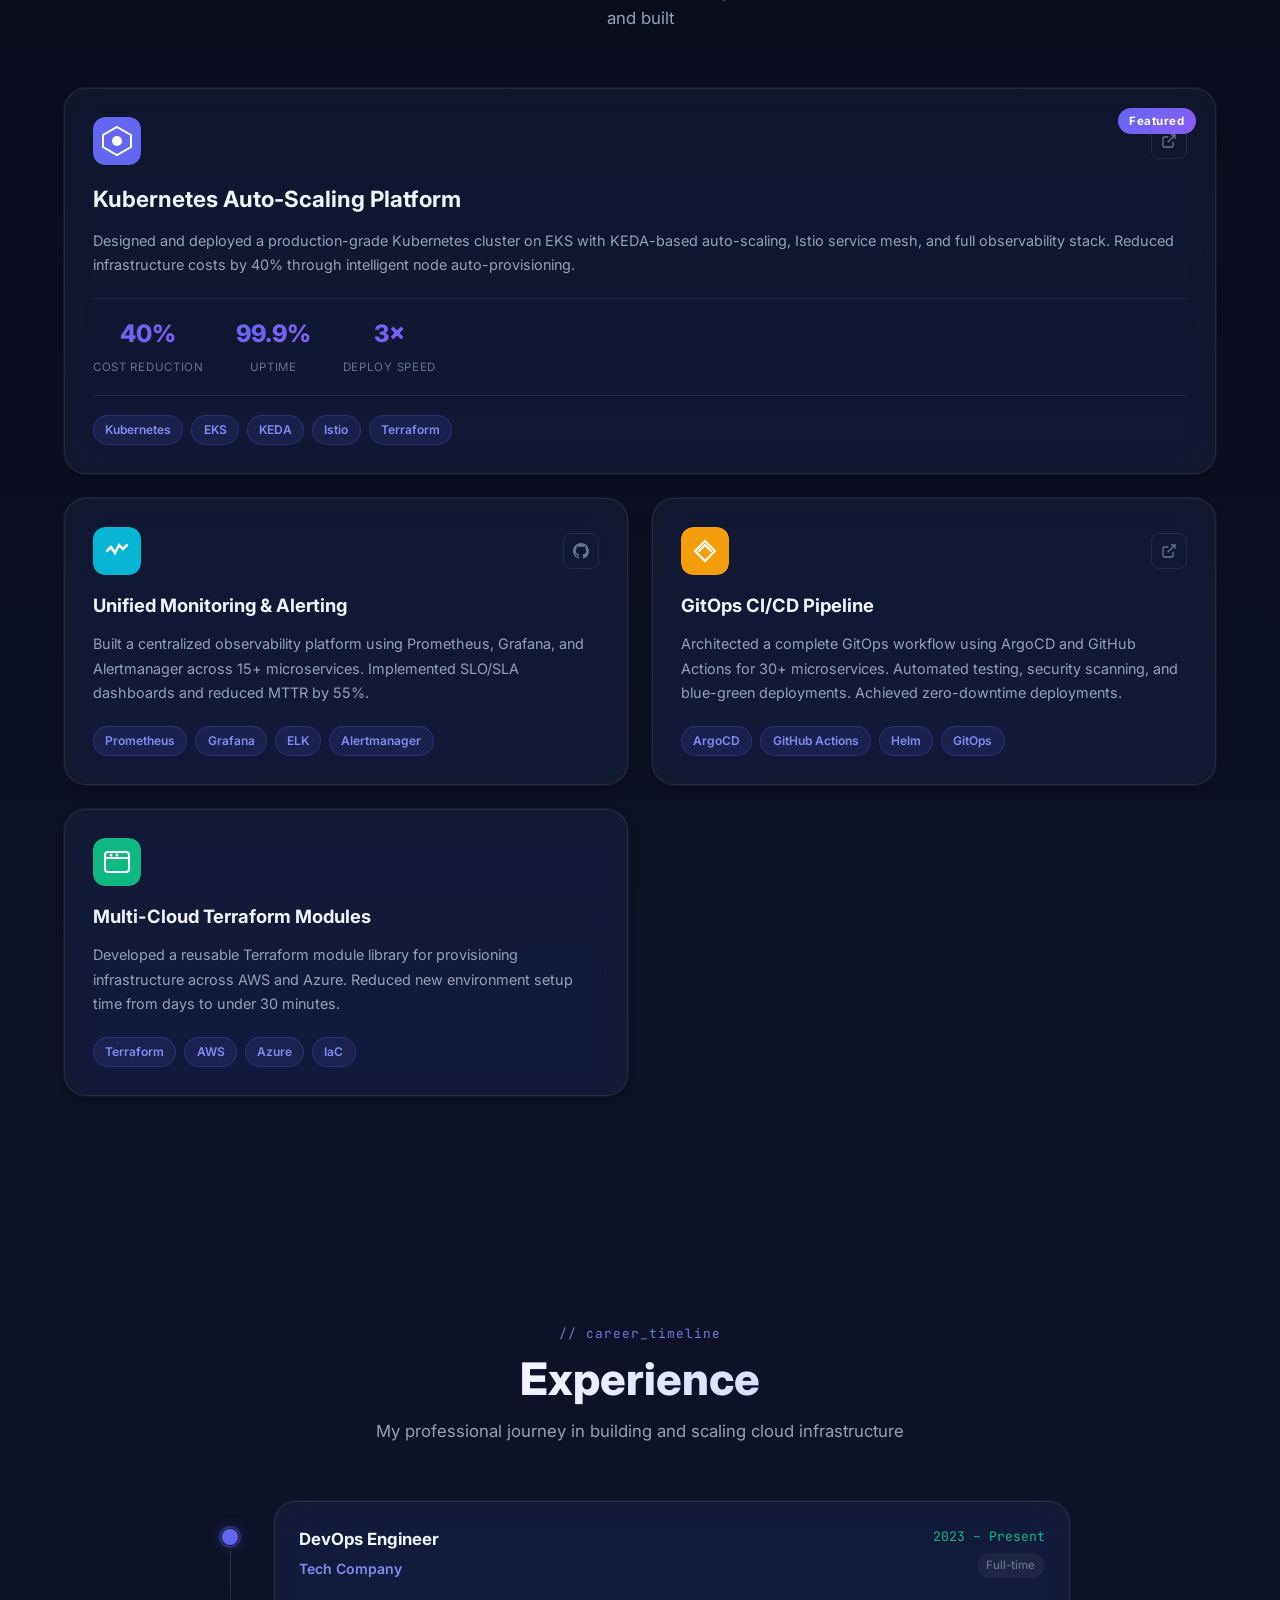
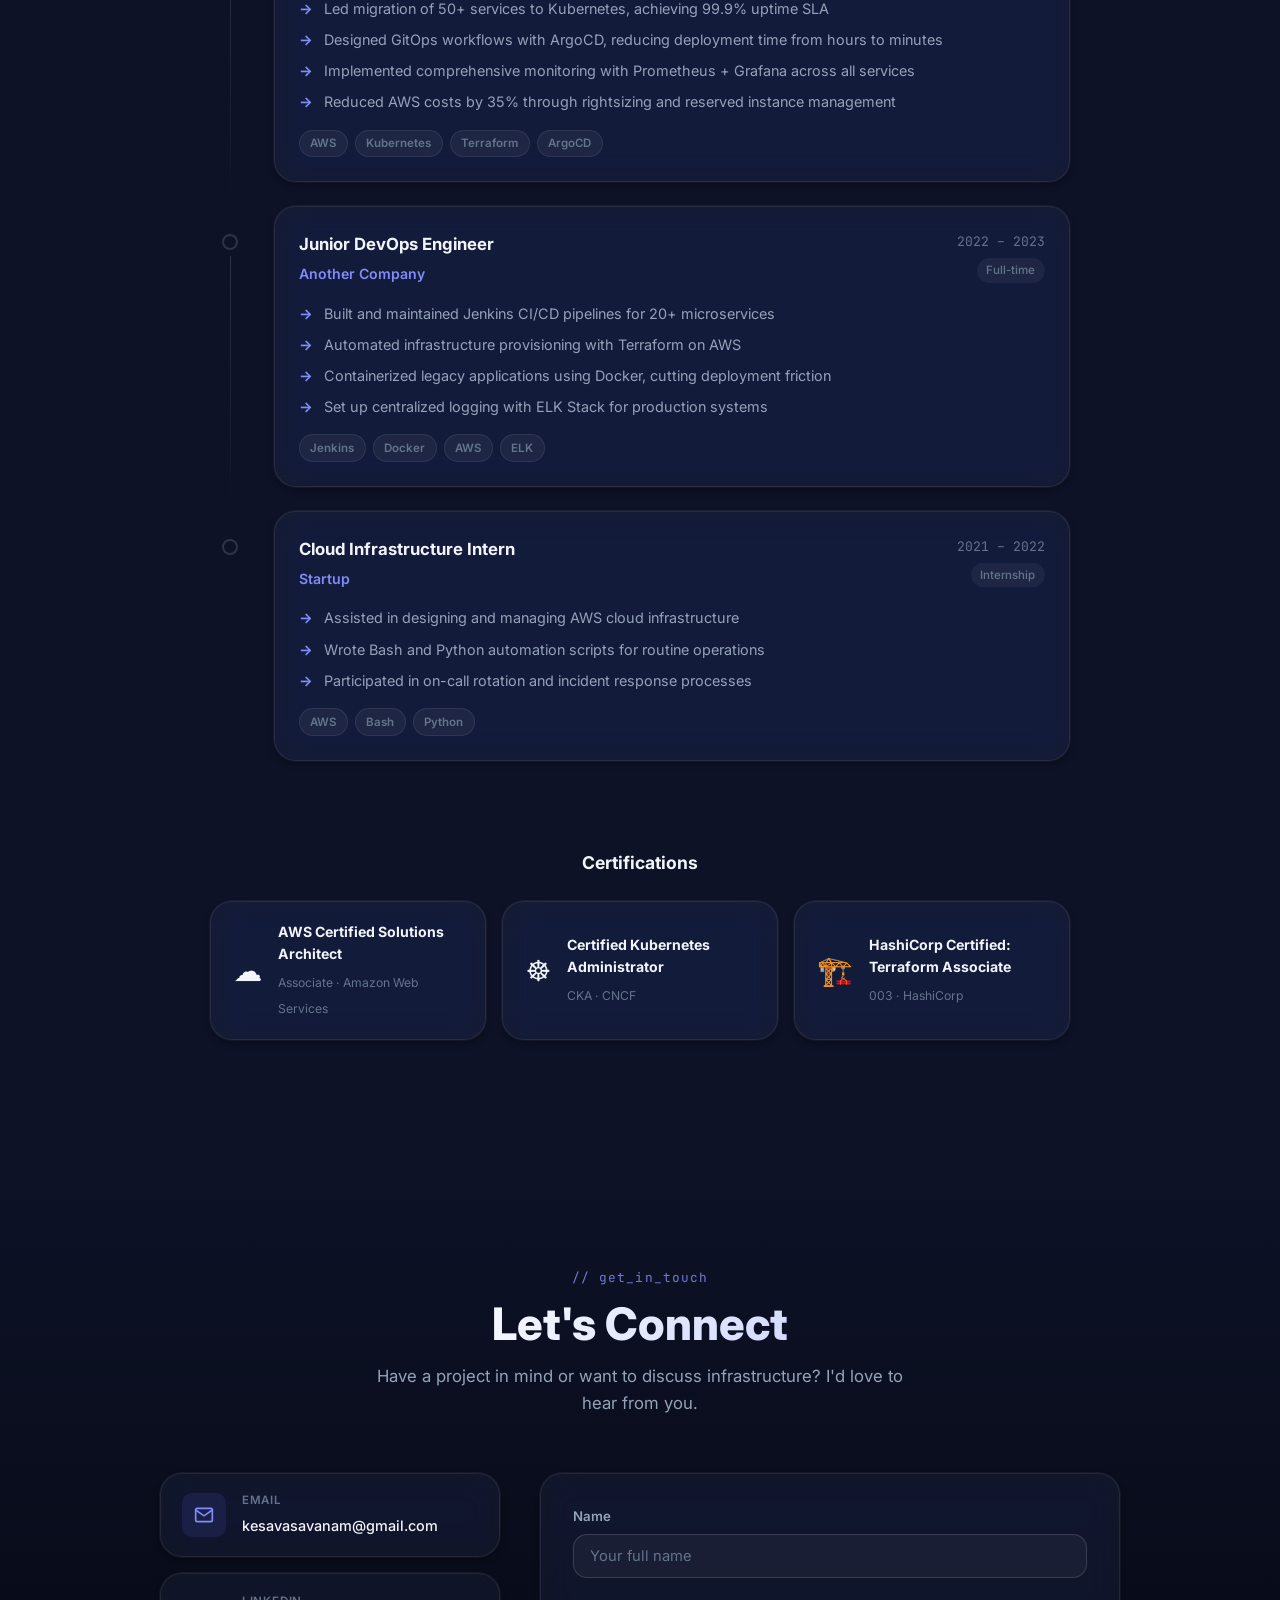
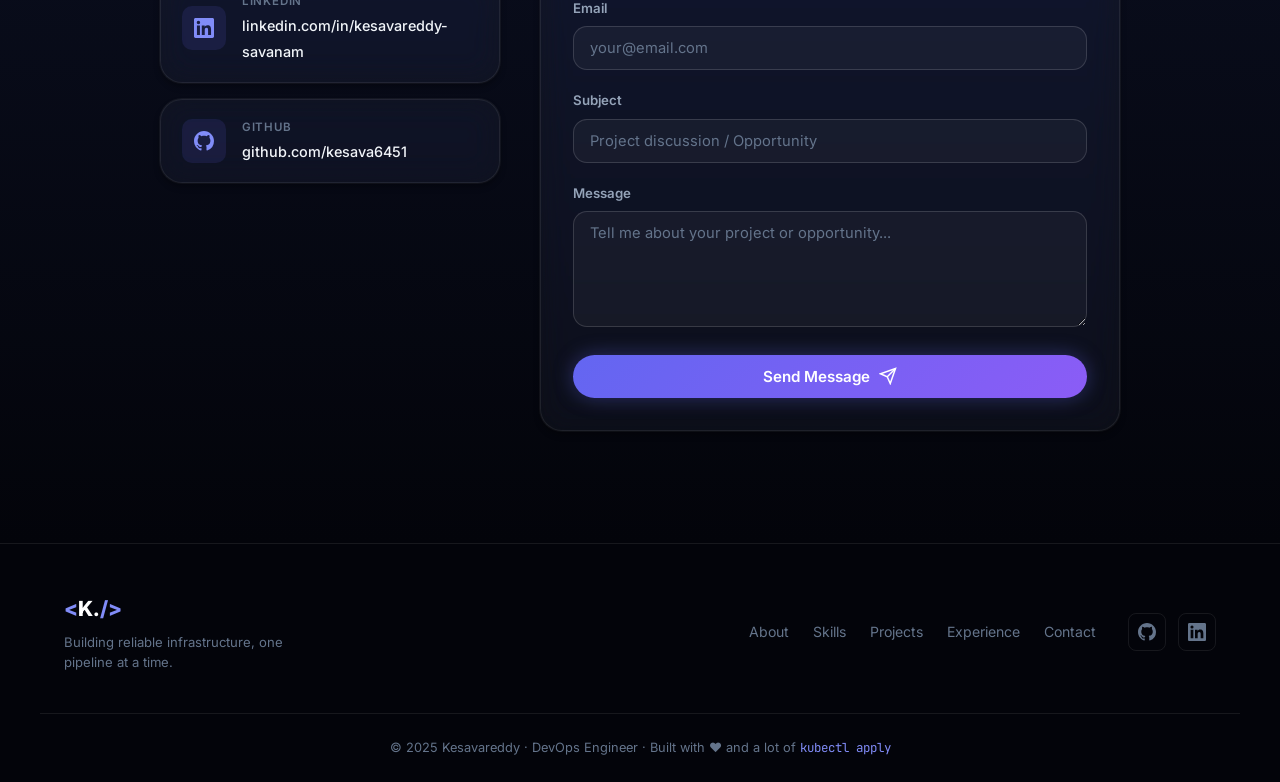
==== commit ef57cfb3: "Update contact info and clean profile README" ====
--- a/index.html
+++ b/index.html
@@ -657,7 +657,7 @@
             </div>
             <div>
               <span class="contact-label">Email</span>
-              <a href="mailto:kesava@example.com" class="contact-value">kesava@example.com</a>
+              <a href="mailto:kesavasavanam@gmail.com" class="contact-value">kesavasavanam@gmail.com</a>
             </div>
           </div>
           <div class="contact-item glass-card">
@@ -668,7 +668,7 @@
             </div>
             <div>
               <span class="contact-label">LinkedIn</span>
-              <a href="https://linkedin.com/in/kesava" target="_blank" class="contact-value">linkedin.com/in/kesava</a>
+              <a href="https://www.linkedin.com/in/kesavareddy-savanam-b334563a6/" target="_blank" class="contact-value">linkedin.com/in/kesavareddy-savanam</a>
             </div>
           </div>
           <div class="contact-item glass-card">
@@ -679,7 +679,7 @@
             </div>
             <div>
               <span class="contact-label">GitHub</span>
-              <a href="https://github.com/kesava" target="_blank" class="contact-value">github.com/kesava</a>
+              <a href="https://github.com/kesava6451" target="_blank" class="contact-value">github.com/kesava6451</a>
             </div>
           </div>
         </div>
@@ -737,12 +737,12 @@
         <a href="#contact">Contact</a>
       </div>
       <div class="footer-socials">
-        <a href="https://github.com/kesava" target="_blank" aria-label="GitHub" class="social-link">
+        <a href="https://github.com/kesava6451" target="_blank" aria-label="GitHub" class="social-link">
           <svg viewBox="0 0 24 24" fill="currentColor">
             <path d="M12 0C5.37 0 0 5.37 0 12c0 5.31 3.435 9.795 8.205 11.385.6.105.825-.255.825-.57 0-.285-.015-1.23-.015-2.235-3.015.555-3.795-.735-4.035-1.41-.135-.345-.72-1.41-1.23-1.695-.42-.225-1.02-.78-.015-.795.945-.015 1.62.87 1.845 1.23 1.08 1.815 2.805 1.305 3.495.99.105-.78.42-1.305.765-1.605-2.67-.3-5.46-1.335-5.46-5.925 0-1.305.465-2.385 1.23-3.225-.12-.3-.54-1.53.12-3.18 0 0 1.005-.315 3.3 1.23.96-.27 1.98-.405 3-.405s2.04.135 3 .405c2.295-1.56 3.3-1.23 3.3-1.23.66 1.65.24 2.88.12 3.18.765.84 1.23 1.905 1.23 3.225 0 4.605-2.805 5.625-5.475 5.925.435.375.81 1.095.81 2.22 0 1.605-.015 2.895-.015 3.3 0 .315.225.69.825.57A12.02 12.02 0 0 0 24 12c0-6.63-5.37-12-12-12z"/>
           </svg>
         </a>
-        <a href="https://linkedin.com/in/kesava" target="_blank" aria-label="LinkedIn" class="social-link">
+        <a href="https://www.linkedin.com/in/kesavareddy-savanam-b334563a6/" target="_blank" aria-label="LinkedIn" class="social-link">
           <svg viewBox="0 0 24 24" fill="currentColor">
             <path d="M20.447 20.452h-3.554v-5.569c0-1.328-.027-3.037-1.852-3.037-1.853 0-2.136 1.445-2.136 2.939v5.667H9.351V9h3.414v1.561h.046c.477-.9 1.637-1.85 3.37-1.85 3.601 0 4.267 2.37 4.267 5.455v6.286zM5.337 7.433a2.062 2.062 0 0 1-2.063-2.065 2.064 2.064 0 1 1 2.063 2.065zm1.782 13.019H3.555V9h3.564v11.452zM22.225 0H1.771C.792 0 0 .774 0 1.729v20.542C0 23.227.792 24 1.771 24h20.451C23.2 24 24 23.227 24 22.271V1.729C24 .774 23.2 0 22.222 0h.003z"/>
           </svg>
